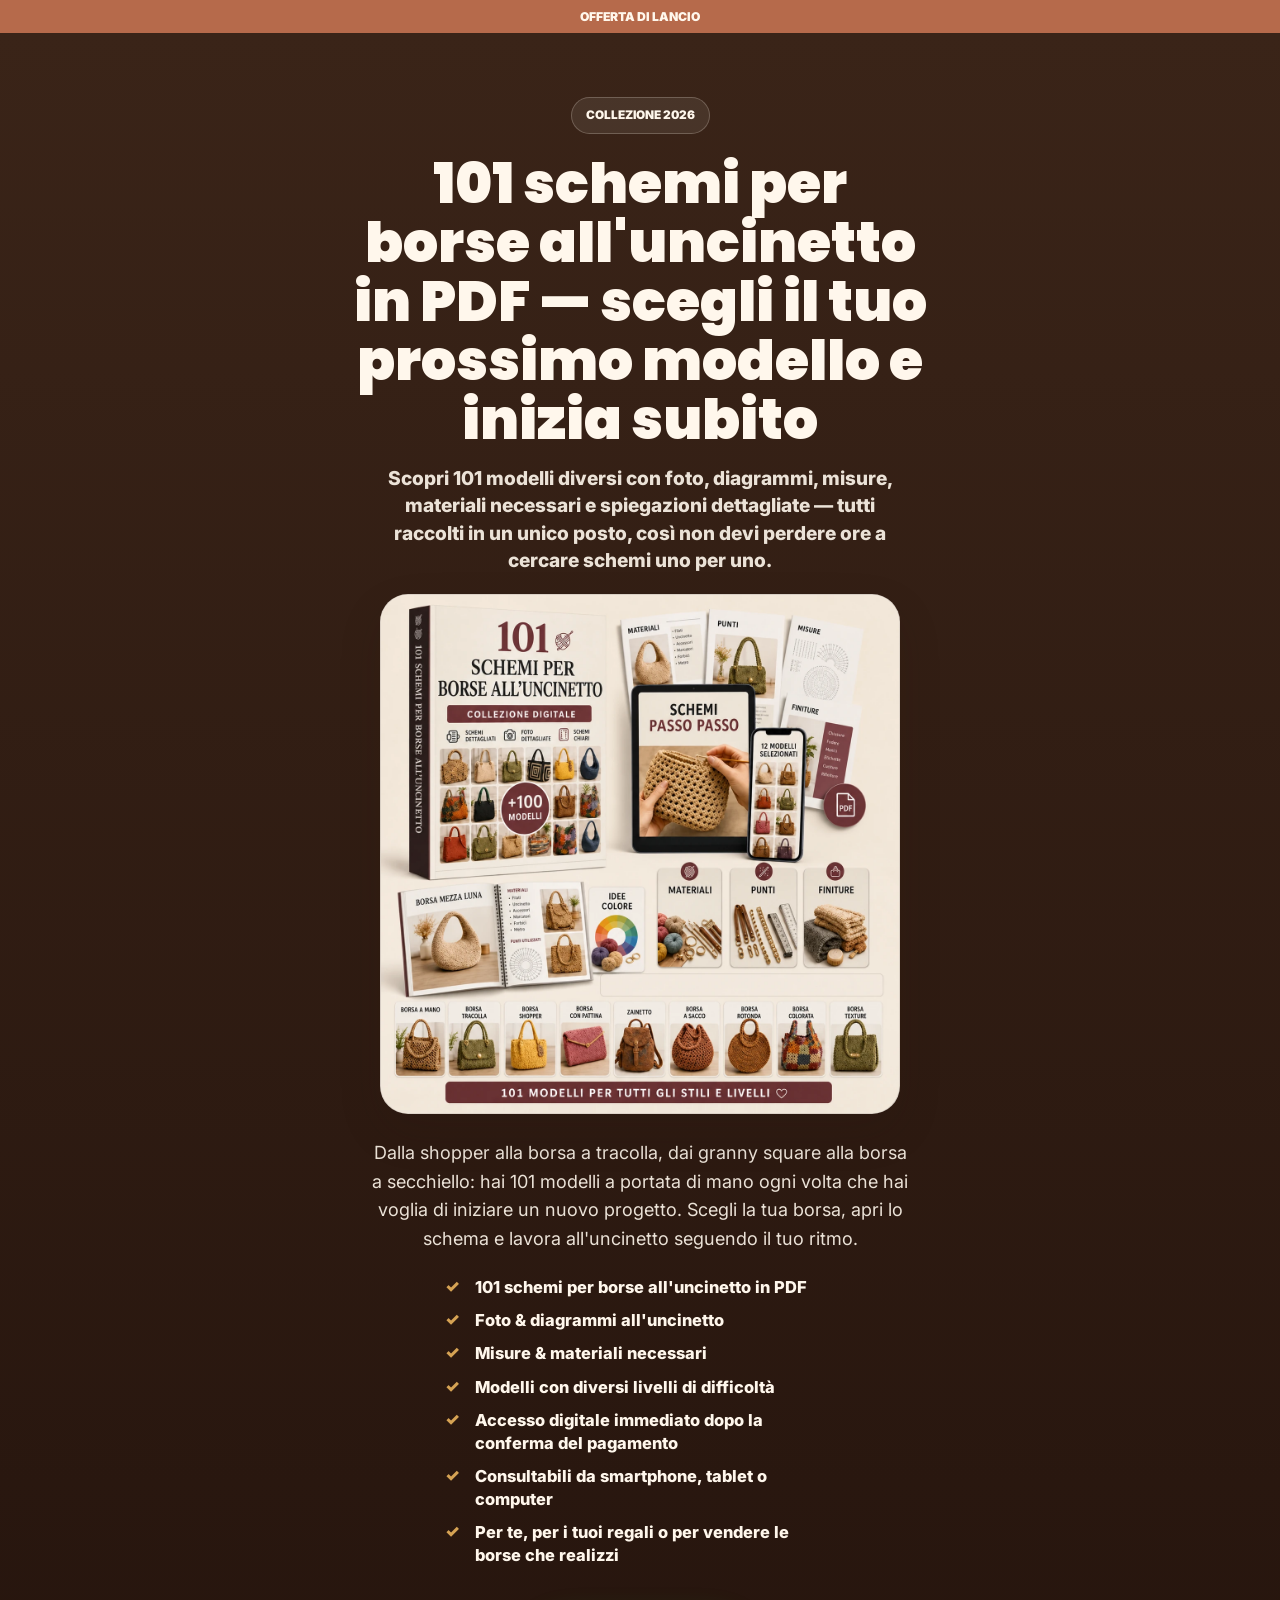
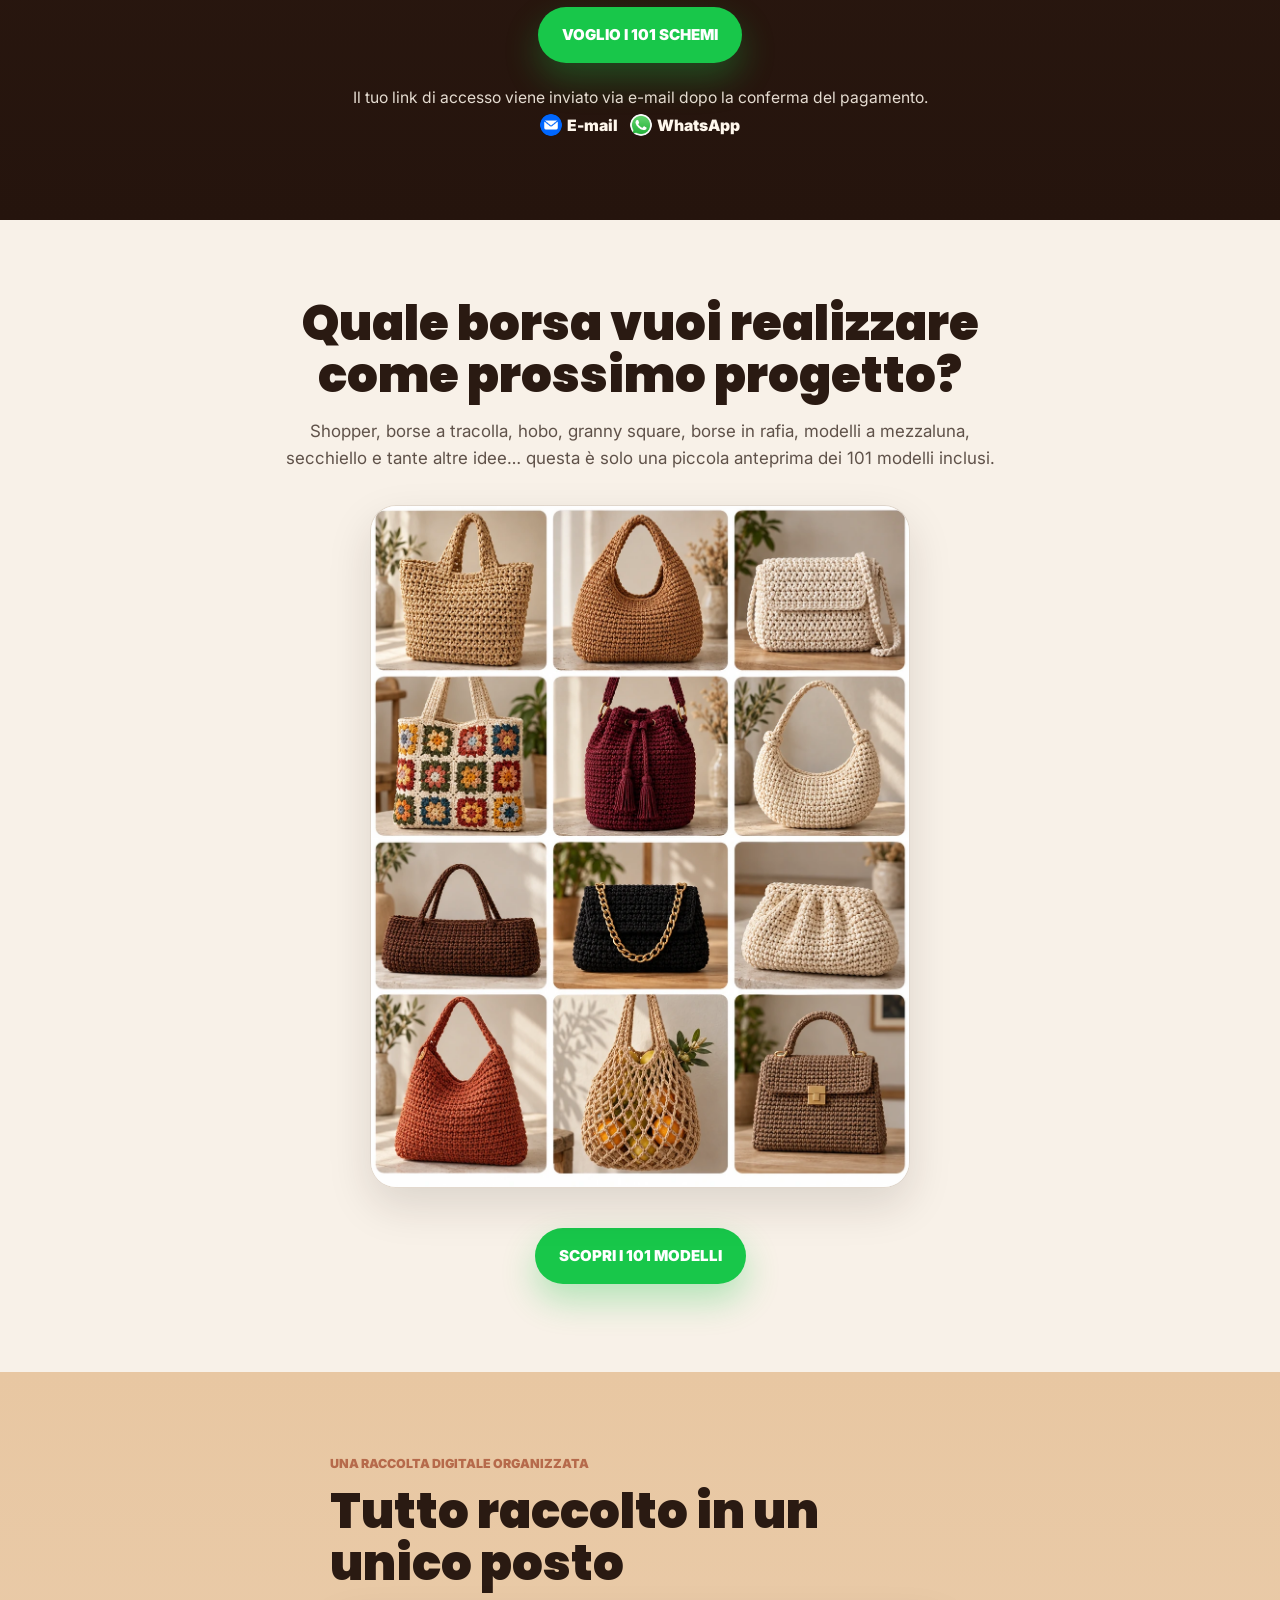
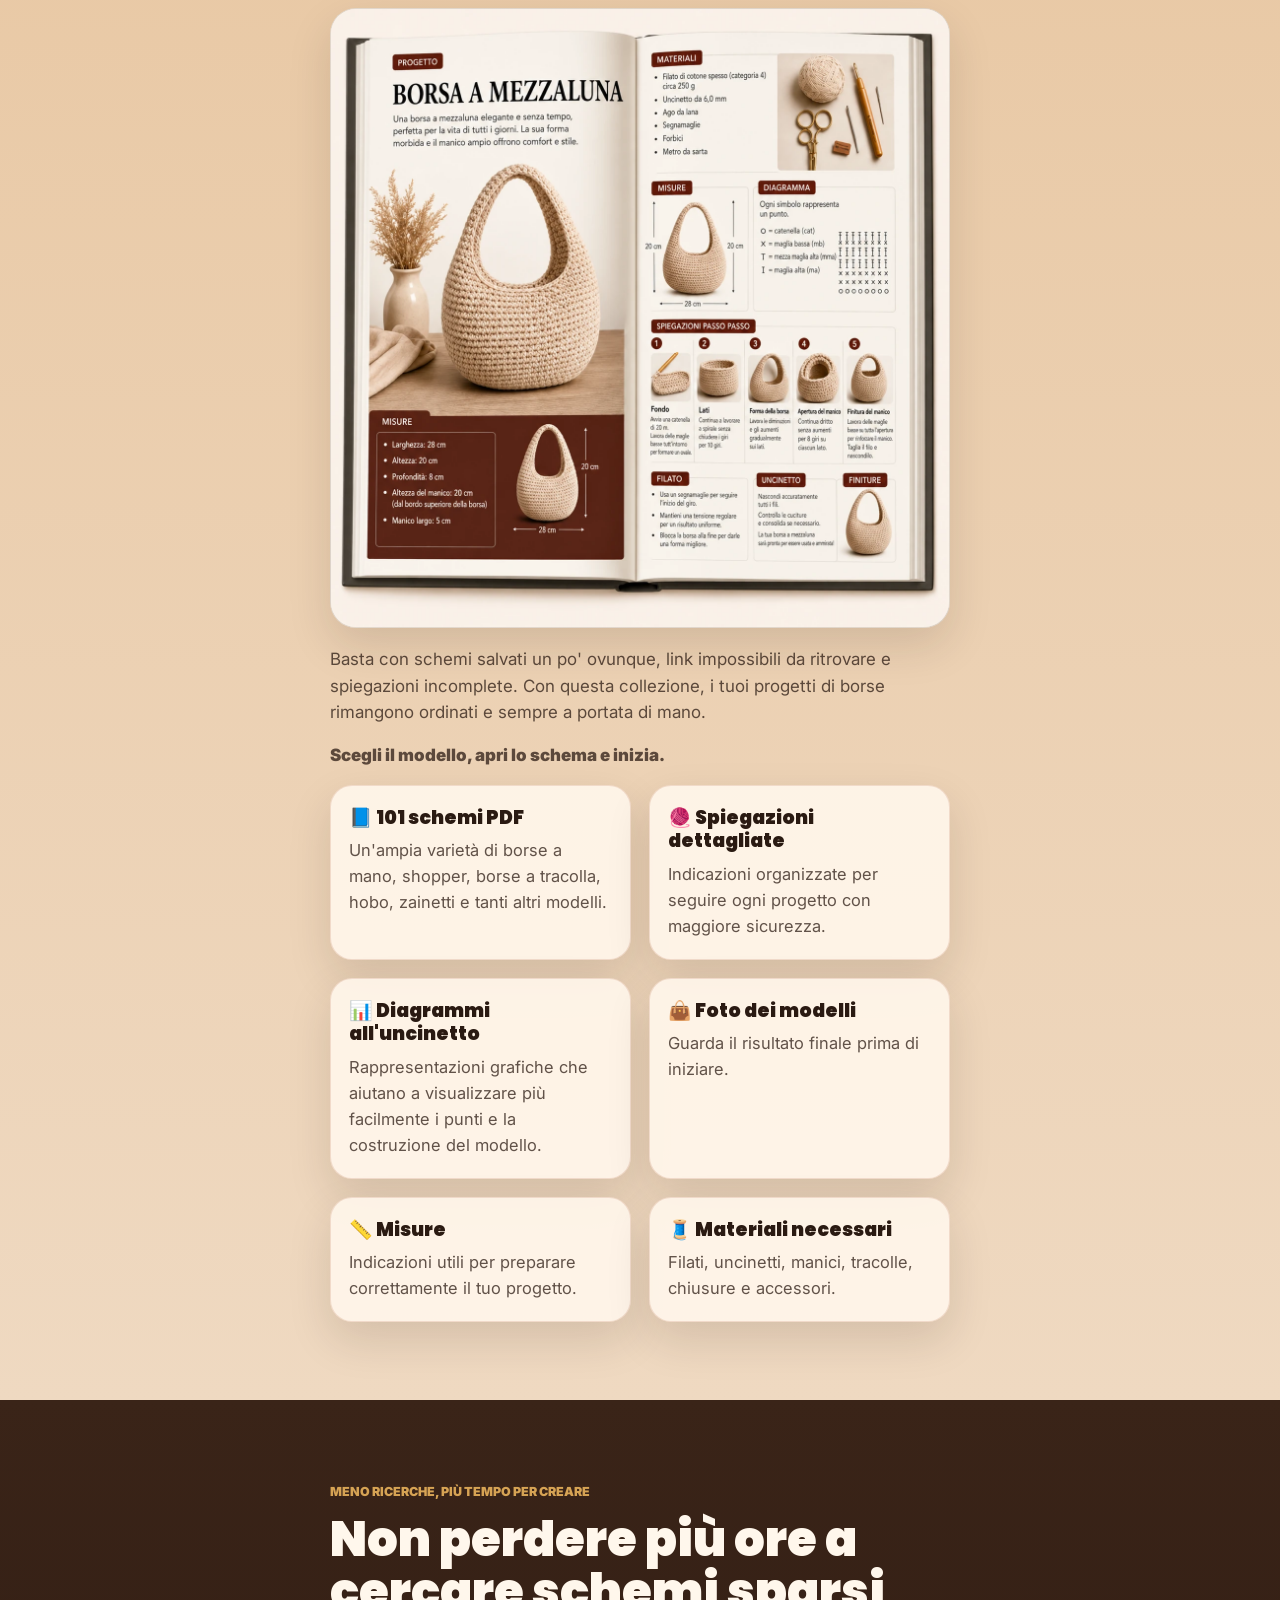
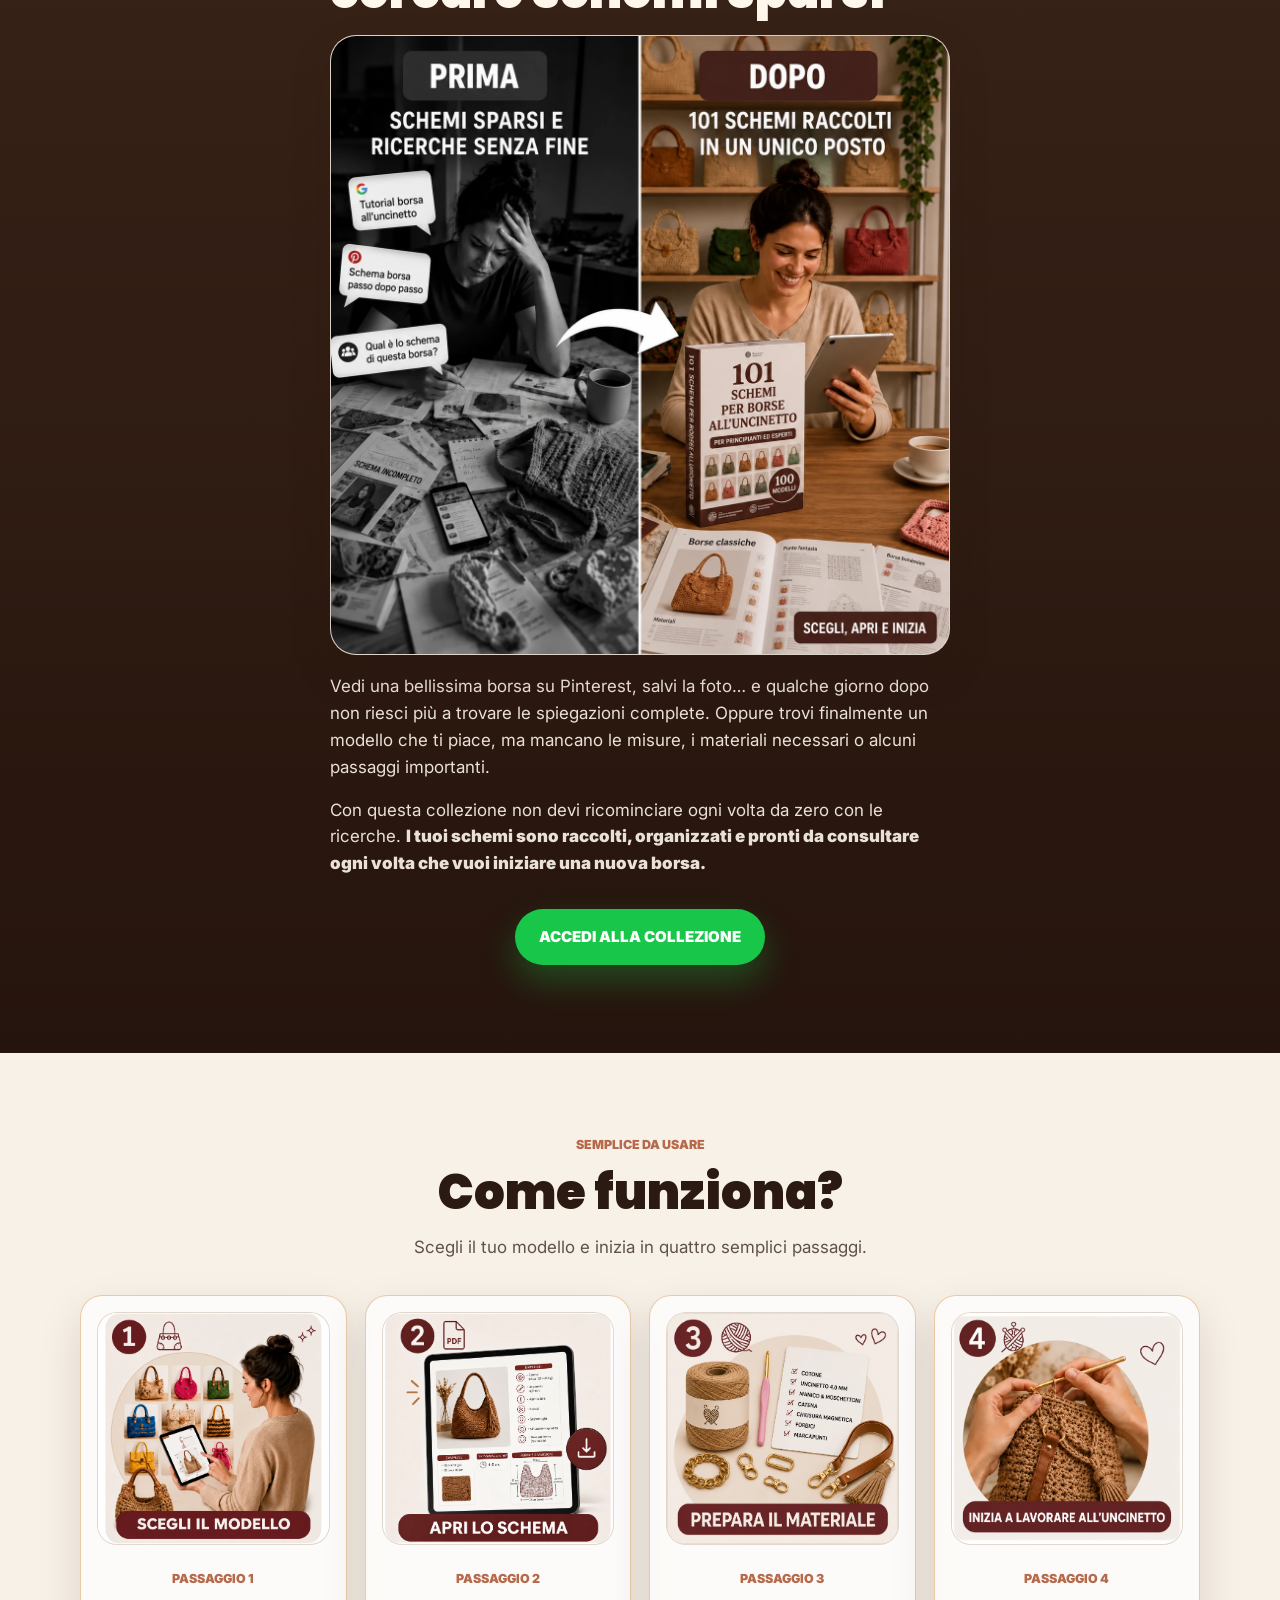
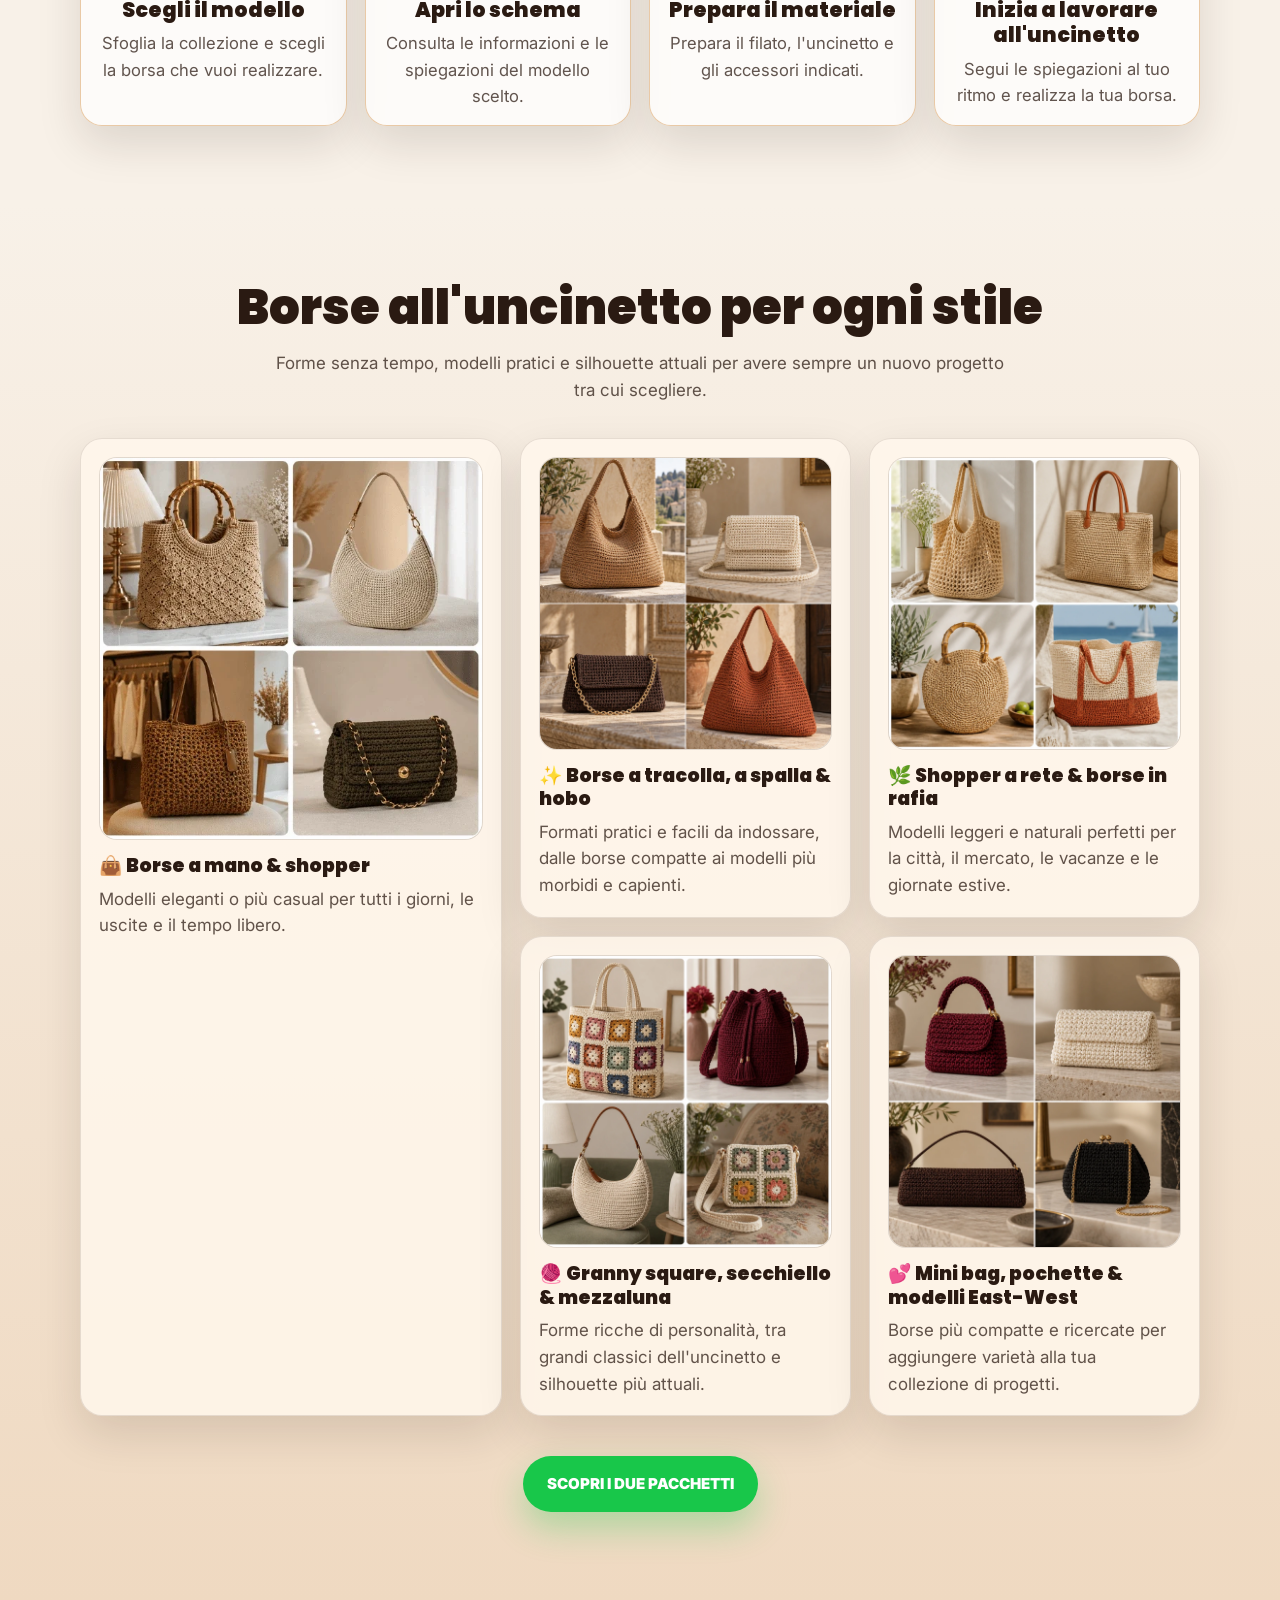
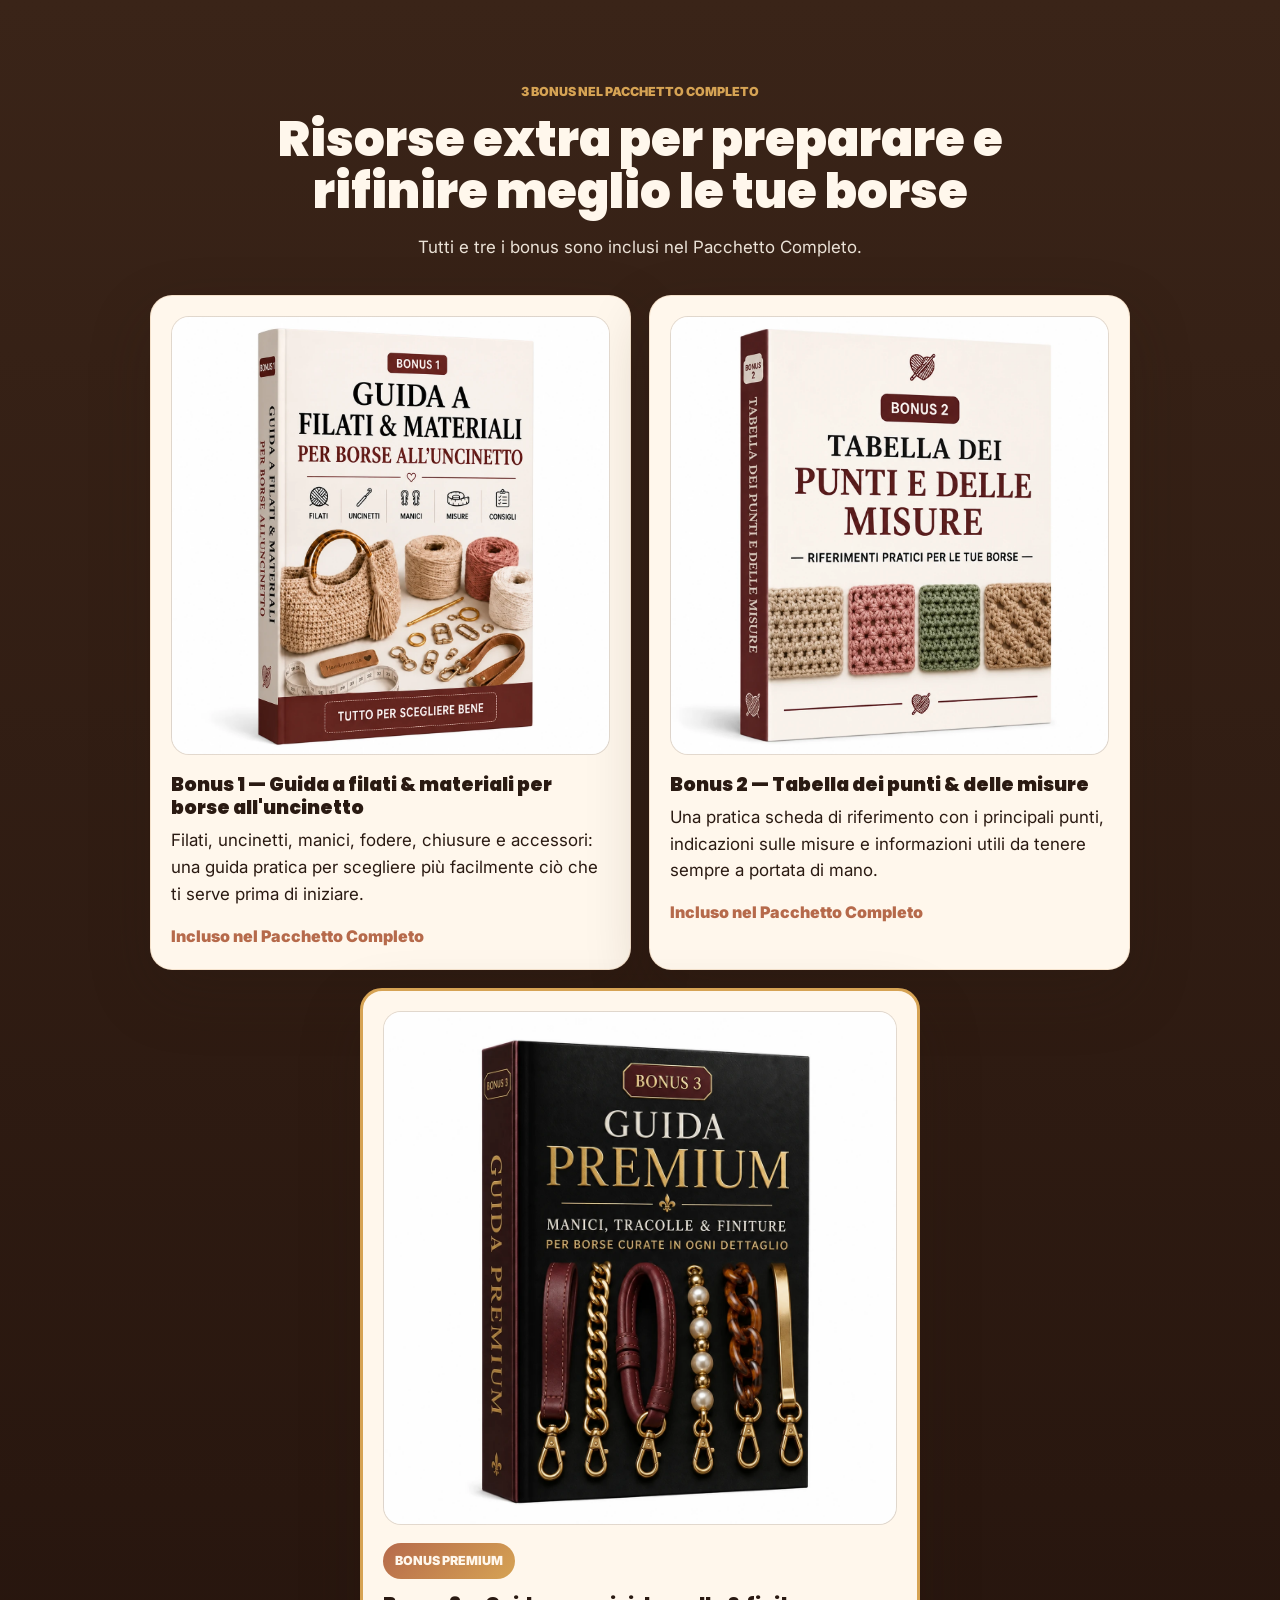
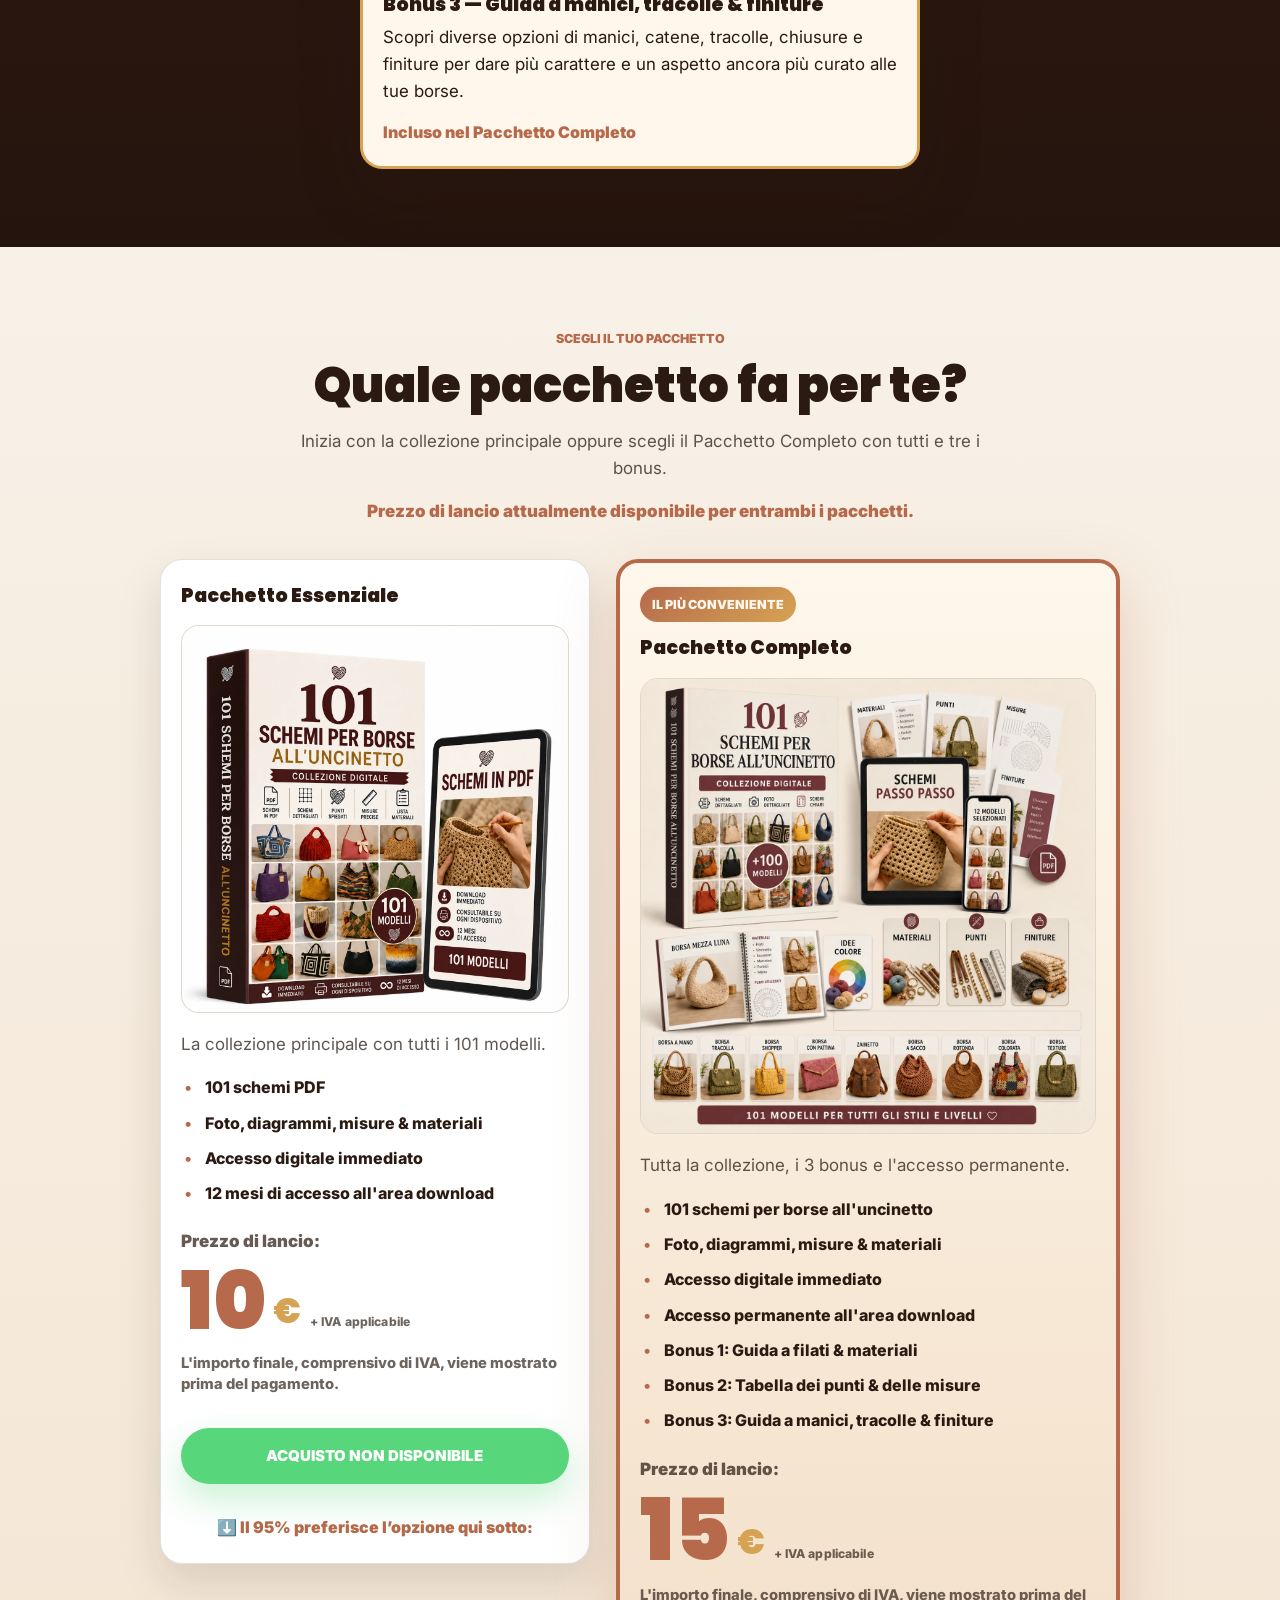
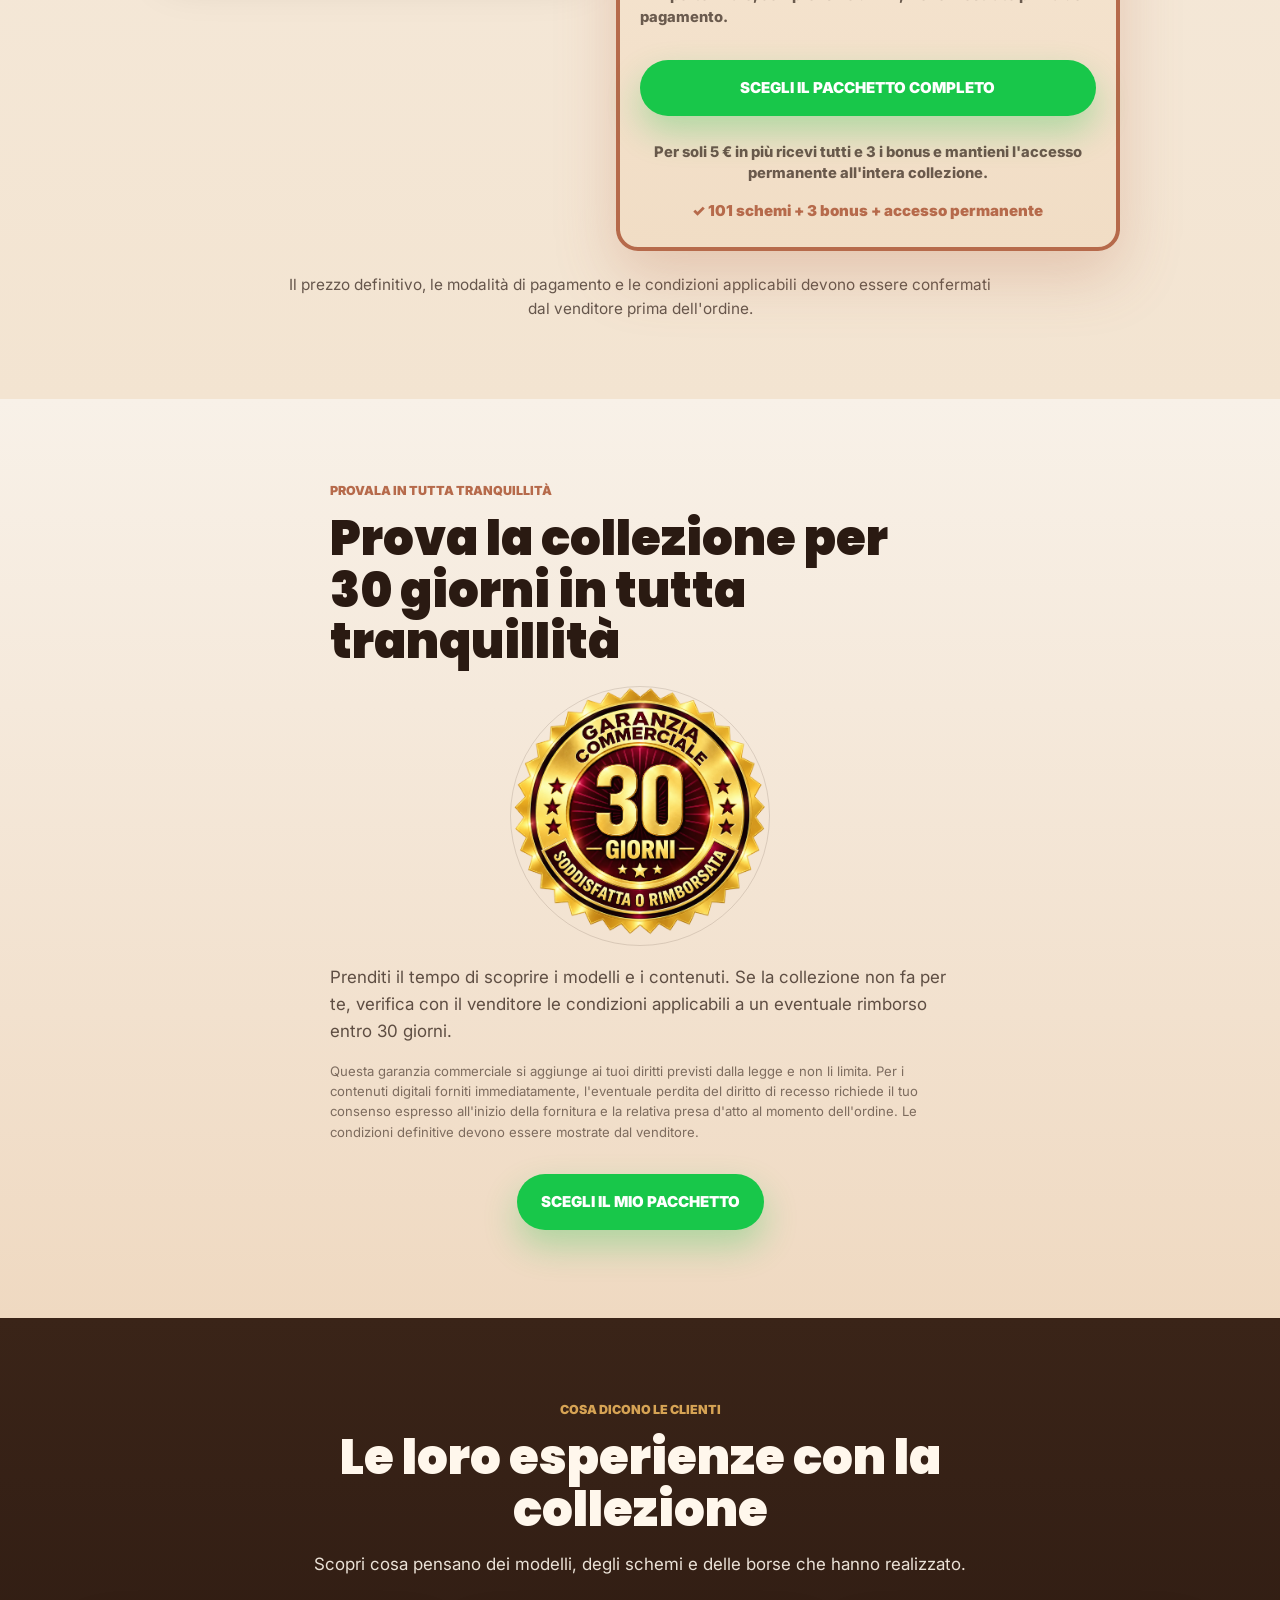
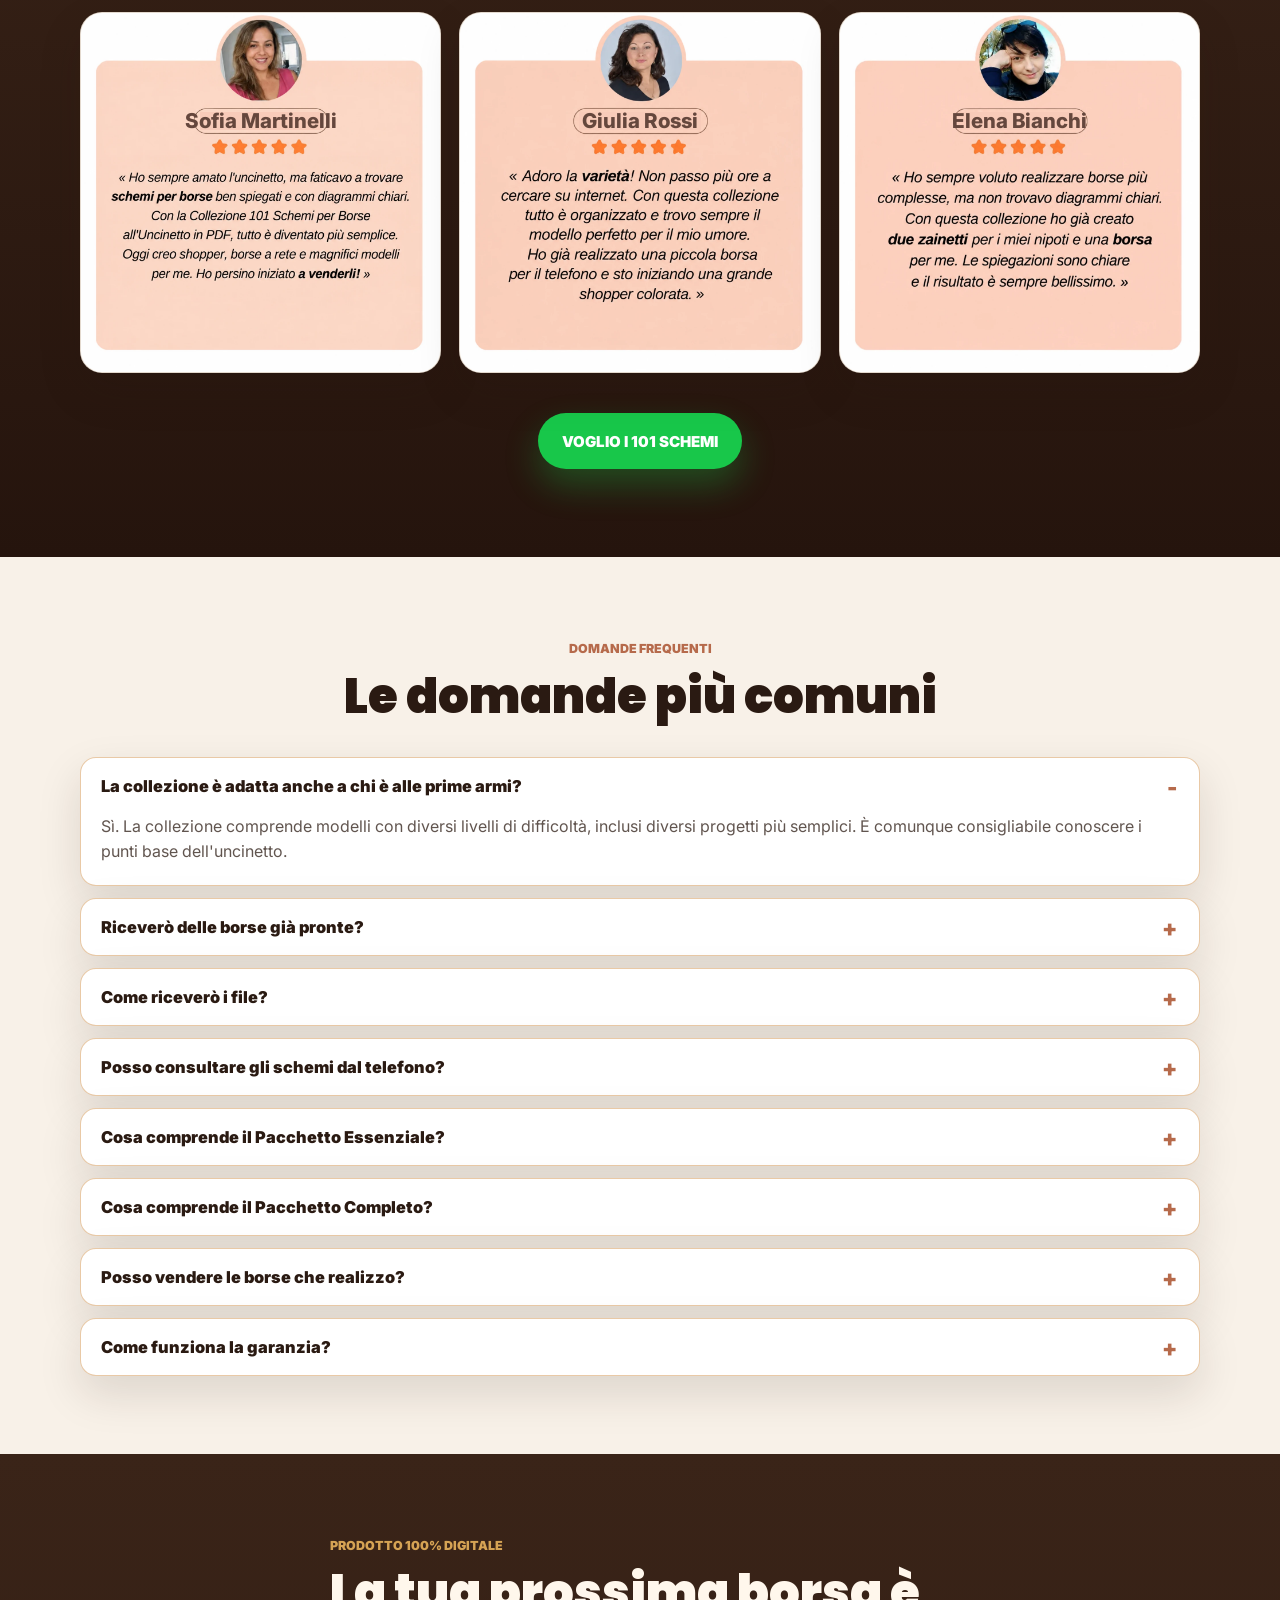
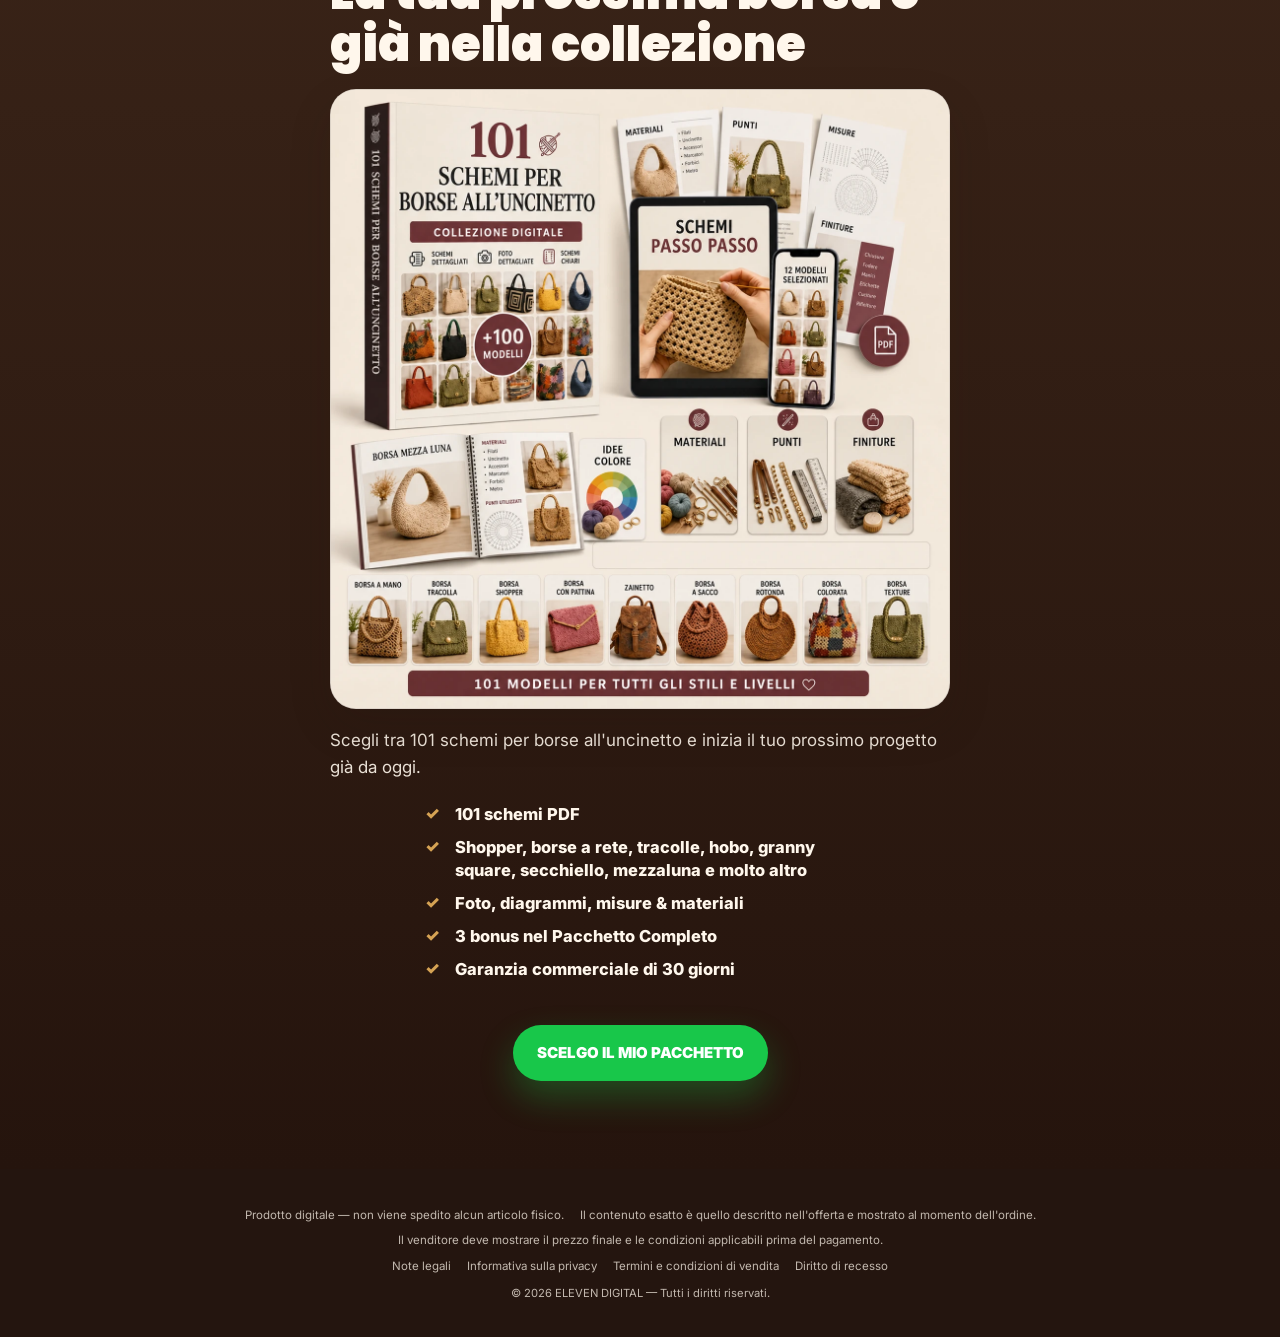
==== it/index.html @ ec98c272 "Add Italian and Spanish landing pages" ====
<!DOCTYPE html><html lang="it"><head>
  <meta charset="utf-8">
  <meta name="viewport" content="width=device-width,initial-scale=1">
  <title>101 schemi per borse all'uncinetto in PDF</title>
  <meta name="description" content="101 schemi per borse all'uncinetto in PDF con foto, diagrammi, misure, materiali necessari e spiegazioni dettagliate.">
  <meta property="og:title" content="101 schemi per borse all'uncinetto in PDF">
  <meta property="og:description" content="101 modelli raccolti in un unico posto, da realizzare al tuo ritmo.">
  <meta property="og:image" content="images/mockup-principal-it.webp">
  <meta name="twitter:card" content="summary_large_image">
  <link rel="preconnect" href="https://fonts.googleapis.com">
  <link rel="preconnect" href="https://fonts.gstatic.com" crossorigin="">
  <link href="https://fonts.googleapis.com/css2?family=Inter:wght@400;500;600;700;800;900&amp;family=Poppins:wght@600;700;800;900&amp;display=swap" rel="stylesheet">
  <link rel="preload" as="image" href="images/mockup-principal-it.webp" fetchpriority="high">
  <link rel="stylesheet" href="css/style.css">
</head>
<body>
  <header class="top-alert"><div class="container"><span data-content="hero.barra">OFFERTA DI LANCIO</span></div></header>
  <main>
    <section class="hero section-dark" id="topo"><div class="container"><div class="hero-copy">
      <span class="mini-kicker" data-content="hero.badge">COLLEZIONE 2026</span>
      <h1 data-content="hero.headline">101 schemi per borse all'uncinetto in PDF — scegli il tuo prossimo modello e inizia subito</h1>
      <p class="hero-lead" data-content="hero.subheadline">Scopri 101 modelli diversi con foto, diagrammi, misure, materiali necessari e spiegazioni dettagliate — tutti raccolti in un unico posto, così non devi perdere ore a cercare schemi uno per uno.</p>
      <div class="hero-visual image-shell hero-mockup"><img src="images/mockup-principal-it.webp" fetchpriority="high" alt="Collezione digitale di 101 schemi per borse all'uncinetto" loading="eager" decoding="async"></div>
      <p class="hero-sub" data-content="hero.descripcion">Dalla shopper alla borsa a tracolla, dai granny square alla borsa a secchiello: hai 101 modelli a portata di mano ogni volta che hai voglia di iniziare un nuovo progetto. Scegli la tua borsa, apri lo schema e lavora all'uncinetto seguendo il tuo ritmo.</p>
      <ul class="hero-list"><li>101 schemi per borse all'uncinetto in PDF</li><li>Foto &amp; diagrammi all'uncinetto</li><li>Misure &amp; materiali necessari</li><li>Modelli con diversi livelli di difficoltà</li><li>Accesso digitale immediato dopo la conferma del pagamento</li><li>Consultabili da smartphone, tablet o computer</li><li>Per te, per i tuoi regali o per vendere le borse che realizzi</li></ul>
      <a href="#offre" class="btn btn-primary js-cta" data-content="hero.cta">VOGLIO I 101 SCHEMI</a>
      <div class="instant-note"><span data-content="hero.nota">Il tuo link di accesso viene inviato via e-mail dopo la conferma del pagamento.</span><span class="access-icons"><span class="access-item"><span class="icon-img image-shell tiny"><img src="images/icone-email.webp" alt="E-mail" loading="lazy"></span><strong>E-mail</strong></span><span class="access-item"><span class="icon-img image-shell tiny"><img src="images/icone-whatsapp.webp" alt="WhatsApp" loading="lazy"></span><strong>WhatsApp</strong></span></span></div>
    </div></div></section>

    <section class="section section-paper" id="modeles"><div class="container"><div class="section-heading"><h2>Quale borsa vuoi realizzare come prossimo progetto?</h2><p>Shopper, borse a tracolla, hobo, granny square, borse in rafia, modelli a mezzaluna, secchiello e tante altre idee… questa è solo una piccola anteprima dei 101 modelli inclusi.</p></div><div class="mosaic-main image-shell"><img src="images/mosaico-modelos-it.webp" alt="Selezione di borse all'uncinetto" loading="lazy"></div><div class="center cta-space"><a href="#offre" class="btn btn-primary js-cta">SCOPRI I 101 MODELLI</a></div></div></section>

    <section class="section section-caramel" id="contenu"><div class="container narrow section-stack"><span class="eyebrow">UNA RACCOLTA DIGITALE ORGANIZZATA</span><h2>Tutto raccolto in un unico posto</h2><div class="image-shell receive-image"><img src="images/apercu-instructions-it.webp" alt="Anteprima di uno schema con foto, materiali, misure e diagramma" loading="lazy"></div><p>Basta con schemi salvati un po' ovunque, link impossibili da ritrovare e spiegazioni incomplete. Con questa collezione, i tuoi progetti di borse rimangono ordinati e sempre a portata di mano.</p><p><strong>Scegli il modello, apri lo schema e inizia.</strong></p><div class="receive-cards"><article><h3>📘 101 schemi PDF</h3><p>Un'ampia varietà di borse a mano, shopper, borse a tracolla, hobo, zainetti e tanti altri modelli.</p></article><article><h3>🧶 Spiegazioni dettagliate</h3><p>Indicazioni organizzate per seguire ogni progetto con maggiore sicurezza.</p></article><article><h3>📊 Diagrammi all'uncinetto</h3><p>Rappresentazioni grafiche che aiutano a visualizzare più facilmente i punti e la costruzione del modello.</p></article><article><h3>👜 Foto dei modelli</h3><p>Guarda il risultato finale prima di iniziare.</p></article><article><h3>📏 Misure</h3><p>Indicazioni utili per preparare correttamente il tuo progetto.</p></article><article><h3>🧵 Materiali necessari</h3><p>Filati, uncinetti, manici, tracolle, chiusure e accessori.</p></article></div></div></section>

    <section class="section section-dark" id="avantage"><div class="container narrow section-stack"><span class="eyebrow light">MENO RICERCHE, PIÙ TEMPO PER CREARE</span><h2>Non perdere più ore a cercare schemi sparsi</h2><div class="image-shell pain-image"><img src="images/comparaison-avant-apres-it.webp" alt="Confronto tra ricerche sparse e una collezione organizzata" loading="lazy"></div><p>Vedi una bellissima borsa su Pinterest, salvi la foto… e qualche giorno dopo non riesci più a trovare le spiegazioni complete. Oppure trovi finalmente un modello che ti piace, ma mancano le misure, i materiali necessari o alcuni passaggi importanti.</p><p>Con questa collezione non devi ricominciare ogni volta da zero con le ricerche. <strong>I tuoi schemi sono raccolti, organizzati e pronti da consultare ogni volta che vuoi iniziare una nuova borsa.</strong></p><div class="block-cta-center"><a href="#offre" class="btn btn-primary js-cta">ACCEDI ALLA COLLEZIONE</a></div></div></section>

    <section class="section section-paper" id="fonctionnement"><div class="container"><div class="section-heading"><span class="eyebrow">SEMPLICE DA USARE</span><h2>Come funziona?</h2><p>Scegli il tuo modello e inizia in quattro semplici passaggi.</p></div><div class="steps-grid">
      <article class="step-card"><div class="step-image image-shell"><img src="images/etape-1-it.webp" alt="Scegliere il modello" loading="lazy"></div><span>PASSAGGIO 1</span><h3>Scegli il modello</h3><p>Sfoglia la collezione e scegli la borsa che vuoi realizzare.</p></article>
      <article class="step-card"><div class="step-image image-shell"><img src="images/etape-2-it.webp" alt="Aprire lo schema" loading="lazy"></div><span>PASSAGGIO 2</span><h3>Apri lo schema</h3><p>Consulta le informazioni e le spiegazioni del modello scelto.</p></article>
      <article class="step-card"><div class="step-image image-shell"><img src="images/etape-3-it.webp" alt="Preparare il materiale" loading="lazy"></div><span>PASSAGGIO 3</span><h3>Prepara il materiale</h3><p>Prepara il filato, l'uncinetto e gli accessori indicati.</p></article>
      <article class="step-card"><div class="step-image image-shell"><img src="images/etape-4-it.webp" alt="Iniziare a lavorare all'uncinetto" loading="lazy"></div><span>PASSAGGIO 4</span><h3>Inizia a lavorare all'uncinetto</h3><p>Segui le spiegazioni al tuo ritmo e realizza la tua borsa.</p></article>
    </div></div></section>

    <section class="section section-warm" id="categories"><div class="container"><div class="section-heading"><h2>Borse all'uncinetto per ogni stile</h2><p>Forme senza tempo, modelli pratici e silhouette attuali per avere sempre un nuovo progetto tra cui scegliere.</p></div><div class="gallery-grid">
      <article class="gallery-card large"><div class="image-shell gallery-image"><img src="images/mosaico-bolsas-elegantes.webp" alt="Borse a mano e shopper" loading="lazy"></div><h3>👜 Borse a mano &amp; shopper</h3><p>Modelli eleganti o più casual per tutti i giorni, le uscite e il tempo libero.</p></article>
      <article class="gallery-card"><div class="image-shell gallery-image"><img src="images/mosaico-hobo-spalla.webp" alt="Borse a tracolla, a spalla e hobo" loading="lazy"></div><h3>✨ Borse a tracolla, a spalla &amp; hobo</h3><p>Formati pratici e facili da indossare, dalle borse compatte ai modelli più morbidi e capienti.</p></article>
      <article class="gallery-card"><div class="image-shell gallery-image"><img src="images/fr-exclusif-cabas-filet-raphia.webp" alt="Shopper a rete e borse in rafia" loading="lazy"></div><h3>🌿 Shopper a rete &amp; borse in rafia</h3><p>Modelli leggeri e naturali perfetti per la città, il mercato, le vacanze e le giornate estive.</p></article>
      <article class="gallery-card"><div class="image-shell gallery-image"><img src="images/fr-exclusif-granny-seau-demi-lune.webp" alt="Granny square, secchiello e mezzaluna" loading="lazy"></div><h3>🧶 Granny square, secchiello &amp; mezzaluna</h3><p>Forme ricche di personalità, tra grandi classici dell'uncinetto e silhouette più attuali.</p></article>
      <article class="gallery-card"><div class="image-shell gallery-image"><img src="images/mosaico-mini-pochette-eastwest.webp" alt="Mini bag, pochette e modelli East-West" loading="lazy"></div><h3>💕 Mini bag, pochette &amp; modelli East-West</h3><p>Borse più compatte e ricercate per aggiungere varietà alla tua collezione di progetti.</p></article>
    </div><div class="center cta-space"><a href="#offre" class="btn btn-primary js-cta">SCOPRI I DUE PACCHETTI</a></div></div></section>

    <section class="section section-dark" id="bonus"><div class="container"><div class="section-heading"><span class="eyebrow light">3 BONUS NEL PACCHETTO COMPLETO</span><h2>Risorse extra per preparare e rifinire meglio le tue borse</h2><p>Tutti e tre i bonus sono inclusi nel Pacchetto Completo.</p></div><div class="bonus-grid">
      <article class="bonus-card"><div class="bonus-image image-shell"><img src="images/bonus-1-guide-materiali-it.webp" alt="Guida a filati e materiali per borse all'uncinetto" loading="lazy"></div><h3>Bonus 1 — Guida a filati &amp; materiali per borse all'uncinetto</h3><p>Filati, uncinetti, manici, fodere, chiusure e accessori: una guida pratica per scegliere più facilmente ciò che ti serve prima di iniziare.</p><strong>Incluso nel Pacchetto Completo</strong></article>
      <article class="bonus-card"><div class="bonus-image image-shell"><img src="images/bonus-2-punti-misure-it.webp" alt="Tabella dei punti e delle misure" loading="lazy"></div><h3>Bonus 2 — Tabella dei punti &amp; delle misure</h3><p>Una pratica scheda di riferimento con i principali punti, indicazioni sulle misure e informazioni utili da tenere sempre a portata di mano.</p><strong>Incluso nel Pacchetto Completo</strong></article>
      <article class="bonus-card bonus-premium"><div class="bonus-image image-shell"><img src="images/bonus-3-finiture-it.webp" alt="Guida a manici, tracolle e finiture" loading="lazy"></div><span class="premium-label">BONUS PREMIUM</span><h3>Bonus 3 — Guida a manici, tracolle &amp; finiture</h3><p>Scopri diverse opzioni di manici, catene, tracolle, chiusure e finiture per dare più carattere e un aspetto ancora più curato alle tue borse.</p><strong>Incluso nel Pacchetto Completo</strong></article>
    </div></div></section>

    <section class="section section-paper offer-section" id="offre"><div class="container"><div class="section-heading"><span class="eyebrow">SCEGLI IL TUO PACCHETTO</span><h2 data-content="oferta.titulo">Quale pacchetto fa per te?</h2><p data-content="oferta.subtitulo">Inizia con la collezione principale oppure scegli il Pacchetto Completo con tutti e tre i bonus.</p><p class="offer-urgency">Prezzo di lancio attualmente disponibile per entrambi i pacchetti.</p></div><div class="pricing-grid">
      <article class="price-card"><h3>Pacchetto Essenziale</h3><div class="price-image image-shell"><img src="images/plan-essenziale-it.webp" alt="Pacchetto Essenziale con 101 schemi" loading="lazy"></div><p class="plan-desc">La collezione principale con tutti i 101 modelli.</p><ul><li>101 schemi PDF</li><li>Foto, diagrammi, misure &amp; materiali</li><li>Accesso digitale immediato</li><li>12 mesi di accesso all'area download</li></ul><p class="price-label">Prezzo di lancio:</p><div class="price"><span class="price-whole">10</span><span class="price-symbol price-symbol-after">€</span><span class="price-tax-inline">+ IVA applicabile</span></div><p class="price-note">L'importo finale, comprensivo di IVA, viene mostrato prima del pagamento.</p><span class="btn btn-primary checkout-disabled" aria-disabled="true">ACQUISTO NON DISPONIBILE</span><p class="small-note small-note-arrow">⬇️ Il 95% preferisce l’opzione qui sotto:</p></article>
      <article class="price-card featured"><div class="choice-badge">IL PIÙ CONVENIENTE</div><h3>Pacchetto Completo</h3><div class="price-image image-shell"><img src="images/mockup-principal-it.webp" alt="Pacchetto Completo con 101 schemi e 3 bonus" loading="lazy"></div><p class="plan-desc">Tutta la collezione, i 3 bonus e l'accesso permanente.</p><ul><li>101 schemi per borse all'uncinetto</li><li>Foto, diagrammi, misure &amp; materiali</li><li>Accesso digitale immediato</li><li>Accesso permanente all'area download</li><li>Bonus 1: Guida a filati &amp; materiali</li><li>Bonus 2: Tabella dei punti &amp; delle misure</li><li>Bonus 3: Guida a manici, tracolle &amp; finiture</li></ul><p class="price-label">Prezzo di lancio:</p><div class="price"><span class="price-whole">15</span><span class="price-symbol price-symbol-after">€</span><span class="price-tax-inline">+ IVA applicabile</span></div><p class="price-note">L'importo finale, comprensivo di IVA, viene mostrato prima del pagamento.</p><a href="https://pay.hotmart.com/D108224425Q?checkoutMode=10" class="btn btn-primary" target="_blank" rel="noopener noreferrer">SCEGLI IL PACCHETTO COMPLETO</a><p class="small-note">Per soli <span>5 €</span> in più ricevi tutti e 3 i bonus e mantieni l'accesso permanente all'intera collezione.</p><p class="decision-proof">✓ 101 schemi + 3 bonus + accesso permanente</p></article>
    </div><p class="currency-safe-note">Il prezzo definitivo, le modalità di pagamento e le condizioni applicabili devono essere confermati dal venditore prima dell'ordine.</p></div></section>

    <section class="section section-warm" id="garantie"><div class="container narrow section-stack"><span class="eyebrow">PROVALA IN TUTTA TRANQUILLITÀ</span><h2>Prova la collezione per 30 giorni in tutta tranquillità</h2><div class="warranty-badge image-shell"><img src="images/garanzia-30-giorni-it.webp" alt="Garanzia commerciale di 30 giorni" loading="lazy"></div><p>Prenditi il tempo di scoprire i modelli e i contenuti. Se la collezione non fa per te, verifica con il venditore le condizioni applicabili a un eventuale rimborso entro 30 giorni.</p><p class="legal-compact">Questa garanzia commerciale si aggiunge ai tuoi diritti previsti dalla legge e non li limita. Per i contenuti digitali forniti immediatamente, l'eventuale perdita del diritto di recesso richiede il tuo consenso espresso all'inizio della fornitura e la relativa presa d'atto al momento dell'ordine. Le condizioni definitive devono essere mostrate dal venditore.</p><div class="block-cta-center"><a href="#offre" class="btn btn-primary js-cta">SCEGLI IL MIO PACCHETTO</a></div></div></section>

    <section class="section section-dark" id="temoignages"><div class="container"><div class="section-heading"><span class="eyebrow light">COSA DICONO LE CLIENTI</span><h2>Le loro esperienze con la collezione</h2><p>Scopri cosa pensano dei modelli, degli schemi e delle borse che hanno realizzato.</p></div><div class="testimonials-grid"><div class="testimonial-image image-shell" data-name="Sofia Martinelli"><img src="images/testimonianza-sophie-it.webp" alt="Testimonianza di Sofia Martinelli" loading="lazy"></div><div class="testimonial-image image-shell" data-name="Giulia Rossi"><img src="images/testimonianza-lea-it.webp" alt="Testimonianza di Giulia Rossi" loading="lazy"></div><div class="testimonial-image image-shell" data-name="Elena Bianchi"><img src="images/testimonianza-elodie-it.webp" alt="Testimonianza di Elena Bianchi" loading="lazy"></div></div><div class="center cta-space"><a href="#offre" class="btn btn-primary js-cta">VOGLIO I 101 SCHEMI</a></div></div></section>

    <section class="section section-paper" id="faq"><div class="container narrow"><div class="section-heading"><span class="eyebrow">DOMANDE FREQUENTI</span><h2>Le domande più comuni</h2></div><div class="faq-list">
      <article class="faq-item active"><button class="faq-question" type="button">La collezione è adatta anche a chi è alle prime armi?</button><div class="faq-answer"><p>Sì. La collezione comprende modelli con diversi livelli di difficoltà, inclusi diversi progetti più semplici. È comunque consigliabile conoscere i punti base dell'uncinetto.</p></div></article>
      <article class="faq-item"><button class="faq-question" type="button">Riceverò delle borse già pronte?</button><div class="faq-answer"><p>No. Si tratta di una collezione digitale di schemi e istruzioni per realizzare le borse.</p></div></article>
      <article class="faq-item"><button class="faq-question" type="button">Come riceverò i file?</button><div class="faq-answer"><p>Dopo la conferma del pagamento riceverai via e-mail il link per accedere ai contenuti digitali.</p></div></article>
      <article class="faq-item"><button class="faq-question" type="button">Posso consultare gli schemi dal telefono?</button><div class="faq-answer"><p>Sì. Puoi consultarli da smartphone, tablet o computer e salvare i file compatibili sul tuo dispositivo.</p></div></article>
      <article class="faq-item"><button class="faq-question" type="button">Cosa comprende il Pacchetto Essenziale?</button><div class="faq-answer"><p>La collezione principale con 101 schemi e 12 mesi di accesso all'area download.</p></div></article>
      <article class="faq-item"><button class="faq-question" type="button">Cosa comprende il Pacchetto Completo?</button><div class="faq-answer"><p>I 101 schemi, i 3 bonus e l'accesso permanente all'area download.</p></div></article>
      <article class="faq-item"><button class="faq-question" type="button">Posso vendere le borse che realizzo?</button><div class="faq-answer"><p>Sì. Puoi vendere le borse realizzate personalmente seguendo gli schemi. I file PDF non possono essere copiati, condivisi o rivenduti.</p></div></article>
      <article class="faq-item"><button class="faq-question" type="button">Come funziona la garanzia?</button><div class="faq-answer"><p>Le condizioni di rimborso entro 30 giorni devono essere confermate dal venditore al momento dell'acquisto.</p></div></article>
    </div></div></section>

    <section class="section final-section section-dark" id="final"><div class="container narrow section-stack"><span class="eyebrow light">PRODOTTO 100% DIGITALE</span><h2>La tua prossima borsa è già nella collezione</h2><div class="image-shell final-image"><img src="images/mockup-principal-it.webp" alt="Collezione completa di 101 schemi e 3 bonus" loading="lazy"></div><p>Scegli tra 101 schemi per borse all'uncinetto e inizia il tuo prossimo progetto già da oggi.</p><ul class="hero-list final-bullets"><li>101 schemi PDF</li><li>Shopper, borse a rete, tracolle, hobo, granny square, secchiello, mezzaluna e molto altro</li><li>Foto, diagrammi, misure &amp; materiali</li><li>3 bonus nel Pacchetto Completo</li><li>Garanzia commerciale di 30 giorni</li></ul><div class="block-cta-center"><a href="#offre" class="btn btn-primary js-cta">SCELGO IL MIO PACCHETTO</a></div></div></section>
  </main>
  <footer class="footer"><div class="container"><div class="footer-legal"><span>Prodotto digitale — non viene spedito alcun articolo fisico.</span><span>Il contenuto esatto è quello descritto nell'offerta e mostrato al momento dell'ordine.</span><span>Il venditore deve mostrare il prezzo finale e le condizioni applicabili prima del pagamento.</span></div><div class="footer-legal" aria-label="Informazioni legali"><span>Note legali</span><span>Informativa sulla privacy</span><span>Termini e condizioni di vendita</span><span>Diritto di recesso</span></div><p class="footer-copy">© <span class="js-year">2026</span> ELEVEN DIGITAL — Tutti i diritti riservati.</p></div></footer>
  <script src="js/script.js"></script>


</body></html>
---- it/css/style.css ----
:root {
  --cream: #fff7ec;
  --paper: #f8f1e8;
  --sand: #efd9c1;
  --caramel: #e8c7a2;
  --dark: #3a2418;
  --dark-2: #25140d;
  --text: #2a1a12;
  --muted: rgba(42, 26, 18, 0.74);
  --terracotta: #b66a4b;
  --gold: #d6a354;
  --green: #18c74a;
  --green-dark: #0fa83a;
  --white: #ffffff;
  --line: rgba(58, 36, 24, 0.14);
  --shadow: 0 18px 44px rgba(42, 26, 18, 0.13);
  --shadow-strong: 0 24px 62px rgba(42, 26, 18, 0.22);
  --container: 1120px;
}

* { box-sizing: border-box; }
html { scroll-behavior: smooth; }
body {
  margin: 0;
  font-family: Inter, Arial, sans-serif;
  background: var(--paper);
  color: var(--text);
  line-height: 1.58;
  -webkit-font-smoothing: antialiased;
  text-rendering: optimizeLegibility;
}
img { display: block; max-width: 100%; }
a { color: inherit; }
button, a { -webkit-tap-highlight-color: transparent; }
:focus-visible { outline: 3px solid rgba(24, 199, 74, 0.72); outline-offset: 4px; }

.container { width: min(100% - 28px, var(--container)); margin-inline: auto; }
.narrow { width: min(100% - 28px, 860px); }
.center { text-align: center; }
.section { padding: 58px 0; }
.section-dark { background: linear-gradient(180deg, var(--dark) 0%, var(--dark-2) 100%); color: var(--cream); }
.section-paper { background: var(--paper); }
.section-caramel { background: linear-gradient(180deg, var(--caramel) 0%, var(--sand) 100%); }
.section-warm { background: linear-gradient(180deg, var(--paper) 0%, #efd9c1 100%); }

h1, h2, h3, p { margin-top: 0; }
h1, h2, h3 { font-family: Poppins, Inter, Arial, sans-serif; letter-spacing: 0; }
h1 {
  color: var(--cream);
  font-size: clamp(2.05rem, 10.4vw, 3.48rem);
  line-height: 1.06;
  font-weight: 900;
  margin-bottom: 16px;
  text-align: center;
}
h2 {
  color: var(--text);
  font-size: clamp(1.85rem, 8.2vw, 3rem);
  line-height: 1.08;
  font-weight: 900;
  margin-bottom: 16px;
}
h3 {
  color: var(--text);
  font-size: 1.18rem;
  line-height: 1.24;
  font-weight: 900;
  margin-bottom: 8px;
}
p { color: var(--muted); font-size: 1.06rem; margin-bottom: 16px; }
strong { font-weight: 900; }

.top-alert {
  background: var(--terracotta);
  color: var(--cream);
  text-align: center;
  font-weight: 900;
  font-size: 0.76rem;
  line-height: 1.25;
  padding: 9px 8px;
}

.hero { padding: 38px 0 58px; overflow: hidden; }
.hero-copy { width: 100%; max-width: 580px; margin-inline: auto; text-align: center; }
.mini-kicker {
  display: inline-flex;
  align-items: center;
  justify-content: center;
  color: var(--cream);
  border: 1px solid rgba(255, 247, 236, 0.22);
  background: rgba(255, 247, 236, 0.08);
  border-radius: 999px;
  padding: 8px 14px;
  font-size: 0.74rem;
  font-weight: 900;
  text-transform: uppercase;
  margin-bottom: 20px;
}
.hero-lead {
  color: var(--cream);
  font-size: clamp(1.04rem, 3.8vw, 1.2rem);
  line-height: 1.42;
  font-weight: 800;
  max-width: 520px;
  margin: 0 auto 20px;
}
.hero-sub {
  color: rgba(255, 247, 236, 0.88);
  font-size: clamp(1.02rem, 3.8vw, 1.13rem);
  line-height: 1.58;
  max-width: 540px;
  margin: 24px auto 22px;
}
.hero-list {
  list-style: none;
  padding: 0;
  margin: 24px auto 30px;
  display: grid;
  grid-template-columns: 1fr;
  gap: 10px;
  max-width: 390px;
  text-align: left;
}
.hero-list li,
.check-list li {
  position: relative;
  padding-left: 30px;
  font-weight: 800;
}
.hero-list li { color: var(--cream); font-size: 1.03rem; line-height: 1.4; }
.hero-list li::before,
.check-list li::before {
  content: "✓";
  position: absolute;
  left: 0;
  top: -1px;
  color: var(--gold);
  font-weight: 900;
}

.btn {
  display: inline-flex;
  align-items: center;
  justify-content: center;
  width: 100%;
  max-width: 410px;
  min-height: 56px;
  margin: 10px 0;
  padding: 17px 24px;
  border: 0;
  border-radius: 999px;
  text-decoration: none;
  text-align: center;
  font-family: Inter, Arial, sans-serif;
  font-weight: 900;
  font-size: 0.94rem;
  line-height: 1.18;
  text-transform: uppercase;
  cursor: pointer;
  transition: transform .2s ease, box-shadow .2s ease, background .2s ease;
}
.btn:hover { transform: translateY(-2px); }
.checkout-disabled { cursor: not-allowed; opacity: 0.72; transform: none; box-shadow: none; }
.checkout-disabled:hover { transform: none; box-shadow: none; }
.btn-primary { background: var(--green); color: var(--white); box-shadow: 0 16px 34px rgba(24, 199, 74, 0.30); }
.btn-primary:hover { background: var(--green-dark); box-shadow: 0 18px 38px rgba(15, 168, 58, 0.34); }
.btn.is-placeholder { box-shadow: 0 0 0 3px rgba(214, 163, 84, 0.22), 0 16px 34px rgba(24, 199, 74, 0.30); }

.instant-note {
  margin-top: 14px;
  display: grid;
  justify-items: center;
  gap: 6px;
  color: rgba(255, 247, 236, 0.88);
  font-size: 0.98rem;
  line-height: 1.35;
}
.access-icons { display: inline-flex; align-items: center; justify-content: center; gap: 12px; flex-wrap: wrap; }
.access-item { display: inline-flex; align-items: center; gap: 5px; color: var(--cream); }
.image-shell.tiny { width: 22px; height: 22px; min-height: 22px; border-radius: 999px; box-shadow: none; flex: 0 0 22px; background: transparent; border: 0; }
.image-shell.tiny.is-missing { min-height: 22px; border: 0; background: transparent; }
.image-shell.tiny.is-missing::after { content: "✉"; font-size: .82rem; padding: 0; box-shadow: none; background: transparent; color: var(--cream); }
.access-item:last-child .image-shell.tiny.is-missing::after { content: "◉"; color: var(--cream); }

.image-shell {
  position: relative;
  overflow: hidden;
  display: block;
  background: linear-gradient(135deg, rgba(255,247,236,0.98), rgba(248,241,232,0.96));
  border: 1px solid var(--line);
  border-radius: 26px;
  box-shadow: var(--shadow);
}
.image-shell img { width: 100%; height: 100%; object-fit: contain; object-position: center; }
.image-shell.is-missing { display: flex; align-items: center; justify-content: center; border: 2px dashed rgba(182, 106, 75, 0.52); min-height: 220px; }
.image-shell.is-missing img { display: none; }
.image-shell.is-missing::after {
  content: "Subir: " attr(data-missing);
  max-width: calc(100% - 34px);
  padding: 12px 16px;
  border-radius: 999px;
  background: var(--cream);
  color: var(--text);
  font-weight: 900;
  font-size: 0.84rem;
  text-align: center;
  box-shadow: var(--shadow);
}

.hero-mockup,
.receive-image,
.pain-image,
.step-image,
.gallery-image,
.bonus-image,
.price-image,
.testimonial-image,
.final-image,
.warranty-badge {
  aspect-ratio: 1 / 1;
  width: 100%;
  height: auto;
}
.hero-mockup {
  width: min(calc(100% + 18px), 520px);
  max-width: 520px;
  margin: 16px auto 0;
  border-radius: 28px;
}
.mosaic-main { aspect-ratio: 427 / 540; width: 100%; max-width: 540px; margin: 0 auto; }

.section-heading { max-width: 820px; margin: 0 auto 34px; text-align: center; }
.section-heading p { max-width: 730px; margin-inline: auto; }
.eyebrow {
  display: inline-block;
  color: var(--terracotta);
  font-size: .78rem;
  font-weight: 900;
  text-transform: uppercase;
  margin-bottom: 12px;
}
.eyebrow.light { color: var(--gold); }
.section-dark h2,
.section-dark h3,
.section-dark p,
.urgency-section h2,
.urgency-section p { color: var(--cream); }
.section-dark p { color: rgba(255, 247, 236, .90); }

.section-stack { max-width: 620px; margin: 0 auto; text-align: left; }
.section-stack h2,
.section-stack p,
.section-stack .eyebrow { text-align: left; }
.section-stack .image-shell { margin: 18px auto; }
.cta-space { margin-top: 30px; }
.block-cta-center { text-align: center; margin-top: 22px; }

.receive-cards,
.steps-grid,
.gallery-grid,
.bonus-grid,
.pricing-grid,
.testimonials-grid,
.final-bullets {
  display: grid;
  grid-template-columns: 1fr;
  gap: 18px;
}
.receive-cards article,
.step-card,
.gallery-card,
.bonus-card,
.price-card,
.testimonial-card {
  width: 100%;
  max-width: 560px;
  margin-inline: auto;
  border-radius: 22px;
}

.receive-cards article {
  background: rgba(255, 247, 236, .90);
  border: 1px solid rgba(182,106,75,.18);
  padding: 20px 18px;
  box-shadow: var(--shadow);
}
.receive-cards h3,
.gallery-card h3 {
  display: flex;
  align-items: center;
  gap: 8px;
}
.receive-cards p { margin: 0; font-size: 1.03rem; }
.check-list { list-style: none; padding: 0; margin: 18px 0 0; display: grid; gap: 10px; }
.check-list li { color: var(--text); }

.step-card {
  background: rgba(255, 255, 255, .72);
  border: 1px solid rgba(232, 199, 162, .95);
  padding: 16px;
  text-align: center;
  box-shadow: var(--shadow);
}
.step-image { width: 100%; max-width: 420px; margin: 0 auto 20px; border-radius: 20px; box-shadow: none; }
.step-card span { color: var(--terracotta); font-weight: 900; font-size: .78rem; }
.step-card h3 { margin: 7px 0 8px; font-size: 1.28rem; }
.step-card p { font-size: 1.04rem; margin-bottom: 0; }

.gallery-card {
  background: rgba(255, 247, 236, .84);
  border: 1px solid rgba(58, 36, 24, .12);
  padding: 18px;
  box-shadow: var(--shadow);
}
.gallery-image { border-radius: 18px; margin-bottom: 14px; box-shadow: none; }
.gallery-card p { margin-bottom: 0; }

.bonus-card {
  background: var(--cream);
  color: var(--text);
  padding: 20px;
  box-shadow: var(--shadow-strong);
  border: 1px solid rgba(232,199,162,.44);
}
.bonus-card h3, .bonus-card p, .bonus-card strong { color: var(--text); }
.bonus-card strong { color: var(--terracotta); font-weight: 900; }
.bonus-image { border-radius: 18px; margin-bottom: 18px; box-shadow: none; }
.bonus-premium { border: 3px solid var(--gold); }
.premium-label,
.choice-badge {
  display: inline-flex;
  align-items: center;
  justify-content: center;
  background: linear-gradient(135deg, var(--terracotta), var(--gold));
  color: var(--cream);
  font-weight: 900;
  font-size: .78rem;
  text-transform: uppercase;
  border-radius: 999px;
  padding: 8px 12px;
  margin-bottom: 14px;
}

.offer-section { background: linear-gradient(180deg, #f8f1e8, #f3e4d1); }
.checkout-banner { width: 100%; max-width: 1120px; margin: 0 auto 40px; border-radius: 20px; }
.checkout-banner img { aspect-ratio: 2122 / 741; object-fit: cover; }
.offer-urgency { margin-top: 14px; color: var(--terracotta); font-weight: 900; }
.pricing-grid { gap: 26px; }
.price-card {
  position: relative;
  background: var(--white);
  border: 1px solid rgba(58, 36, 24, .14);
  padding: 24px 20px;
  box-shadow: var(--shadow);
}
.price-card.featured {
  background: linear-gradient(180deg, #fff7ec 0%, #f1ddc5 100%);
  border: 4px solid var(--terracotta);
  box-shadow: 0 24px 60px rgba(182,106,75,.26);
}
.price-image { border-radius: 18px; margin: 18px 0; box-shadow: none; }
.plan-desc { margin-bottom: 12px; }
.price-card ul { list-style: none; padding: 0; margin: 18px 0 22px; }
.price-card li { position: relative; padding-left: 24px; margin-bottom: 10px; font-weight: 800; }
.price-card li::before { content: "•"; position: absolute; left: 4px; color: var(--terracotta); font-weight: 900; }
.price-label { margin: 14px 0 4px; font-weight: 900; color: rgba(42, 26, 18, 0.72); }
.price-from { font-weight: 900; color: rgba(42, 26, 18, 0.60); text-decoration: line-through; }
.price {
  font-family: Poppins, Inter, Arial, sans-serif;
  color: var(--terracotta);
  line-height: .9;
  font-weight: 900;
  margin: 10px 0 16px;
  white-space: nowrap;
}
.price .price-prefix {
  display: block;
  font-family: Inter, Arial, sans-serif;
  font-size: clamp(.78rem, 2.4vw, .94rem);
  line-height: 1;
  color: rgba(42, 26, 18, 0.64);
  margin-bottom: 4px;
  text-transform: uppercase;
}
.price .price-symbol {
  font-size: clamp(1.45rem, 7vw, 2.2rem);
  vertical-align: .52em;
  color: var(--gold);
  margin-right: 4px;
}
.price .price-symbol-after {
  vertical-align: .18em;
  margin-left: 7px;
  margin-right: 0;
}
.price .price-whole { font-size: clamp(3.1rem, 13vw, 5rem); }
.price .price-cents {
  font-size: clamp(1.15rem, 5vw, 2.05rem);
  vertical-align: .78em;
  color: var(--gold);
  margin-left: 2px;
}
.price .price-tax-inline {
  display: inline-block;
  margin-left: 9px;
  font-family: Inter, Arial, sans-serif;
  font-size: clamp(.64rem, 1.8vw, .76rem);
  line-height: 1.2;
  vertical-align: .22em;
  color: rgba(42, 26, 18, .68);
  font-weight: 800;
  letter-spacing: .01em;
}
.price-card.featured .price .price-whole { font-size: clamp(3.35rem, 14vw, 5.35rem); }
.price-note,
.small-note {
  font-size: .92rem;
  line-height: 1.45;
  color: rgba(42, 26, 18, .68);
  font-weight: 800;
}
.price-note { margin: 0 0 18px; }
.price-card .btn { width: 100%; max-width: 100%; margin-top: 14px; margin-bottom: 18px; }
.small-note { margin: 8px 0 0; text-align: center; }
.decision-proof { margin: 14px 0 0; color: var(--terracotta); font-size: .94rem; font-weight: 900; text-align: center; }
.small-note-arrow { margin-top: 14px; color: var(--terracotta); font-weight: 900; font-size: 1rem; }
.small-note-arrow span { display: inline-block; margin-left: 8px; transform: translateY(1px); }

.legal-compact,
.testimonial-disclosure {
  font-size: .82rem;
  line-height: 1.55;
  opacity: .78;
}

.testimonial-disclosure {
  max-width: 720px;
  margin: 10px auto 0;
  padding: 8px 12px;
  border: 1px solid rgba(255, 247, 236, .24);
  border-radius: 10px;
}

.footer-legal {
  display: flex;
  flex-wrap: wrap;
  justify-content: center;
  gap: 8px 16px;
  margin: 10px 0;
  font-size: .72rem;
  line-height: 1.45;
}

.footer-legal a {
  color: inherit;
  opacity: .78;
  text-decoration: underline;
  text-underline-offset: 3px;
}

.footer-legal a:hover { opacity: 1; }
.footer-copy { font-size: .7rem !important; }
.cookie-settings { padding: 0; border: 0; background: transparent; color: inherit; font: inherit; opacity: .78; text-decoration: underline; text-underline-offset: 3px; cursor: pointer; }
.cookie-settings:hover { opacity: 1; }

.legal-page {
  min-height: 100vh;
  padding: 56px 0;
  background: var(--cream);
}

.legal-page article {
  max-width: 780px;
  margin: 0 auto;
  padding: 28px 22px;
  background: var(--white);
  border: 1px solid rgba(58, 36, 24, .12);
  border-radius: 18px;
  box-shadow: var(--shadow);
}

.legal-page h1 { font-size: clamp(2rem, 7vw, 3rem); }
.legal-page h2 { margin-top: 28px; font-size: 1.25rem; }
.legal-page p, .legal-page li { color: var(--text); }
.legal-page { overflow-wrap: anywhere; }
.legal-page .draft-note { padding: 12px 14px; border-left: 4px solid var(--gold); background: var(--sand); }
.legal-back { display: inline-flex; margin-bottom: 20px; color: var(--terracotta); font-weight: 800; }

.proof-toast {
  position: fixed;
  left: 14px;
  bottom: 14px;
  z-index: 80;
  width: min(330px, calc(100vw - 28px));
  display: grid;
  grid-template-columns: 12px 1fr;
  gap: 12px;
  align-items: start;
  padding: 13px 14px;
  background: rgba(255, 255, 255, .96);
  border: 1px solid rgba(58, 36, 24, .14);
  border-radius: 14px;
  box-shadow: 0 18px 44px rgba(42, 26, 18, .18);
  opacity: 0;
  transform: translate3d(0, 14px, 0);
  pointer-events: none;
  transition: opacity .28s ease, transform .28s ease;
}
.proof-toast[hidden] { display: none; }
.proof-toast.is-visible {
  opacity: 1;
  transform: translate3d(0, 0, 0);
}
.proof-toast-dot {
  width: 10px;
  height: 10px;
  margin-top: 6px;
  border-radius: 999px;
  background: var(--green);
  box-shadow: 0 0 0 5px rgba(24, 199, 74, .14);
}
.proof-toast-title {
  display: block;
  color: var(--text);
  font-family: Poppins, Inter, Arial, sans-serif;
  font-size: .9rem;
  line-height: 1.2;
  font-weight: 900;
  margin-bottom: 2px;
}
.proof-toast-text {
  color: rgba(42, 26, 18, .72);
  font-size: .82rem;
  line-height: 1.32;
  font-weight: 800;
  margin: 0;
}
.currency-safe-note {
  max-width: 720px;
  margin: 22px auto 0;
  color: rgba(42, 26, 18, 0.70);
  font-size: .96rem;
  text-align: center;
}

.urgency-section {
  background: linear-gradient(180deg, var(--terracotta) 0%, #9e563b 100%);
  color: var(--cream);
}
.timer { display: flex; justify-content: center; gap: 8px; margin: 28px 0; }
.timer div { width: 88px; background: var(--cream); color: var(--text); border-radius: 16px; padding: 13px 6px; box-shadow: var(--shadow); }
.timer strong { display: block; font-family: Poppins, Inter, Arial, sans-serif; font-size: 2rem; line-height: 1; color: var(--text); }
.timer span { display: block; margin-top: 6px; font-size: .7rem; font-weight: 900; text-transform: uppercase; color: rgba(42,26,18,.72); }

.warranty-badge { width: min(100%, 260px); margin: 0 auto 18px; border-radius: 999px; box-shadow: none; background: transparent; }
.testimonial-card {
  background: var(--cream);
  color: var(--text);
  border: 1px solid rgba(232, 199, 162, .8);
  padding: 24px 20px;
  box-shadow: var(--shadow);
}
.testimonial-card p { color: var(--text); font-style: italic; }
.testimonial-card strong { color: var(--terracotta); }
.testimonial-image { position: relative; border-radius: 22px; background: var(--cream); }
.testimonial-image::after {
  content: attr(data-name);
  position: absolute;
  top: 27.45%;
  left: 33%;
  width: 34%;
  height: 5.1%;
  display: flex;
  align-items: center;
  justify-content: center;
  background: #f8cbb9;
  color: #65473d;
  font-family: Inter, Arial, sans-serif;
  font-size: clamp(.78rem, 1.6vw, 1.28rem);
  font-weight: 800;
  line-height: 1;
  white-space: nowrap;
}
.testimonial-text {
  min-height: 390px;
  display: flex;
  flex-direction: column;
  justify-content: center;
  padding: 34px 28px;
  border-radius: 22px;
  background: #f6c8b5;
  color: var(--text);
  text-align: center;
  box-shadow: var(--shadow);
}
.testimonial-text strong { font-family: Poppins, Inter, Arial, sans-serif; font-size: 1.12rem; }
.testimonial-text span { margin: 8px 0 12px; color: #ef782e; letter-spacing: .16em; font-size: 1.25rem; }
.testimonial-text p { margin: 0; color: var(--text); font-style: italic; line-height: 1.55; }

.faq-list { display: grid; gap: 12px; }
.faq-item { background: var(--white); border: 1px solid rgba(232,199,162,.95); border-radius: 16px; overflow: hidden; box-shadow: var(--shadow); }
.faq-question {
  width: 100%;
  background: transparent;
  border: 0;
  cursor: pointer;
  text-align: left;
  padding: 18px 52px 18px 20px;
  color: var(--text);
  font-family: Inter, Arial, sans-serif;
  font-size: 1.02rem;
  font-weight: 900;
  position: relative;
}
.faq-question::after {
  content: "+";
  position: absolute;
  right: 22px;
  top: 50%;
  transform: translateY(-50%);
  color: var(--terracotta);
  font-size: 1.4rem;
  font-weight: 900;
}
.faq-item.active .faq-question::after { content: "-"; }
.faq-answer { display: none; padding: 0 20px 20px; }
.faq-item.active .faq-answer { display: block; }
.faq-answer p { margin: 0; font-size: 1rem; }

.final-section { padding: 62px 0; }
.final-bullets { max-width: 430px; margin: 22px auto 34px; gap: 10px; }
.final-bullets li { color: var(--cream); }
.footer { background: #24150f; color: rgba(255,247,236,.72); padding: 28px 0; text-align: center; }
.footer p { color: rgba(255,247,236,.72); font-size: .8rem; margin: 6px 0; }
.cookie-banner { position: fixed; z-index: 90; left: 14px; right: 14px; bottom: 14px; width: min(680px, calc(100% - 28px)); margin: 0 auto; padding: 16px; border-radius: 16px; background: rgba(37,20,13,.98); color: var(--cream); box-shadow: var(--shadow-strong); }
.cookie-banner[hidden] { display: none; }
.cookie-banner p { color: var(--cream); font-size: .88rem; line-height: 1.42; margin: 0 0 12px; }
.cookie-banner a { color: #ffe0a8; font-weight: 800; }
.cookie-banner div { display: flex; justify-content: flex-end; gap: 8px; flex-wrap: wrap; }
.cookie-choice { min-height: 40px; padding: 9px 15px; border-radius: 999px; border: 1px solid rgba(255,247,236,.58); font: inherit; font-size: .82rem; font-weight: 900; cursor: pointer; }
.cookie-refuse { background: transparent; color: var(--cream); }
.cookie-accept { background: var(--green); color: var(--white); border-color: var(--green); }

@media (max-width: 430px) {
  .container, .narrow { width: min(100% - 24px, var(--container)); }
  .hero { padding-top: 34px; }
  .hero-mockup { width: min(calc(100% + 22px), 410px); }
  .hero-sub { margin-top: 20px; }
  .btn { font-size: .87rem; padding-inline: 18px; }
  .timer div { width: 82px; }
  .price-card { padding: 22px 18px; }
}

@media (min-width: 900px) {
  .receive-cards { grid-template-columns: repeat(2, minmax(0, 1fr)); }
  .steps-grid { grid-template-columns: repeat(4, minmax(0, 1fr)); }
  .gallery-grid { grid-template-columns: repeat(2, minmax(0, 1fr)); }
  .bonus-grid { grid-template-columns: repeat(2, minmax(0, 1fr)); max-width: 980px; margin-inline: auto; }
  .bonus-premium { grid-column: span 2; }
  .pricing-grid { grid-template-columns: minmax(0, .92fr) minmax(0, 1.08fr); max-width: 960px; margin-inline: auto; align-items: start; }
  .testimonials-grid { grid-template-columns: repeat(3, minmax(0, 1fr)); }
  .btn { width: auto; }
}

@media (max-width: 520px) {
  .proof-toast {
    left: 12px;
    right: 12px;
    bottom: 12px;
    width: auto;
    padding: 12px 13px;
  }
}

@media (prefers-reduced-motion: reduce) {
  .proof-toast {
    transition: none;
  }
}

@media (min-width: 1180px) {
  .container { width: min(100% - 48px, var(--container)); }
  .section { padding: 78px 0; }
  .hero { padding: 64px 0 84px; }
  .gallery-grid { grid-template-columns: 1.12fr .88fr .88fr; }
  .gallery-card.large { grid-row: span 2; }
}
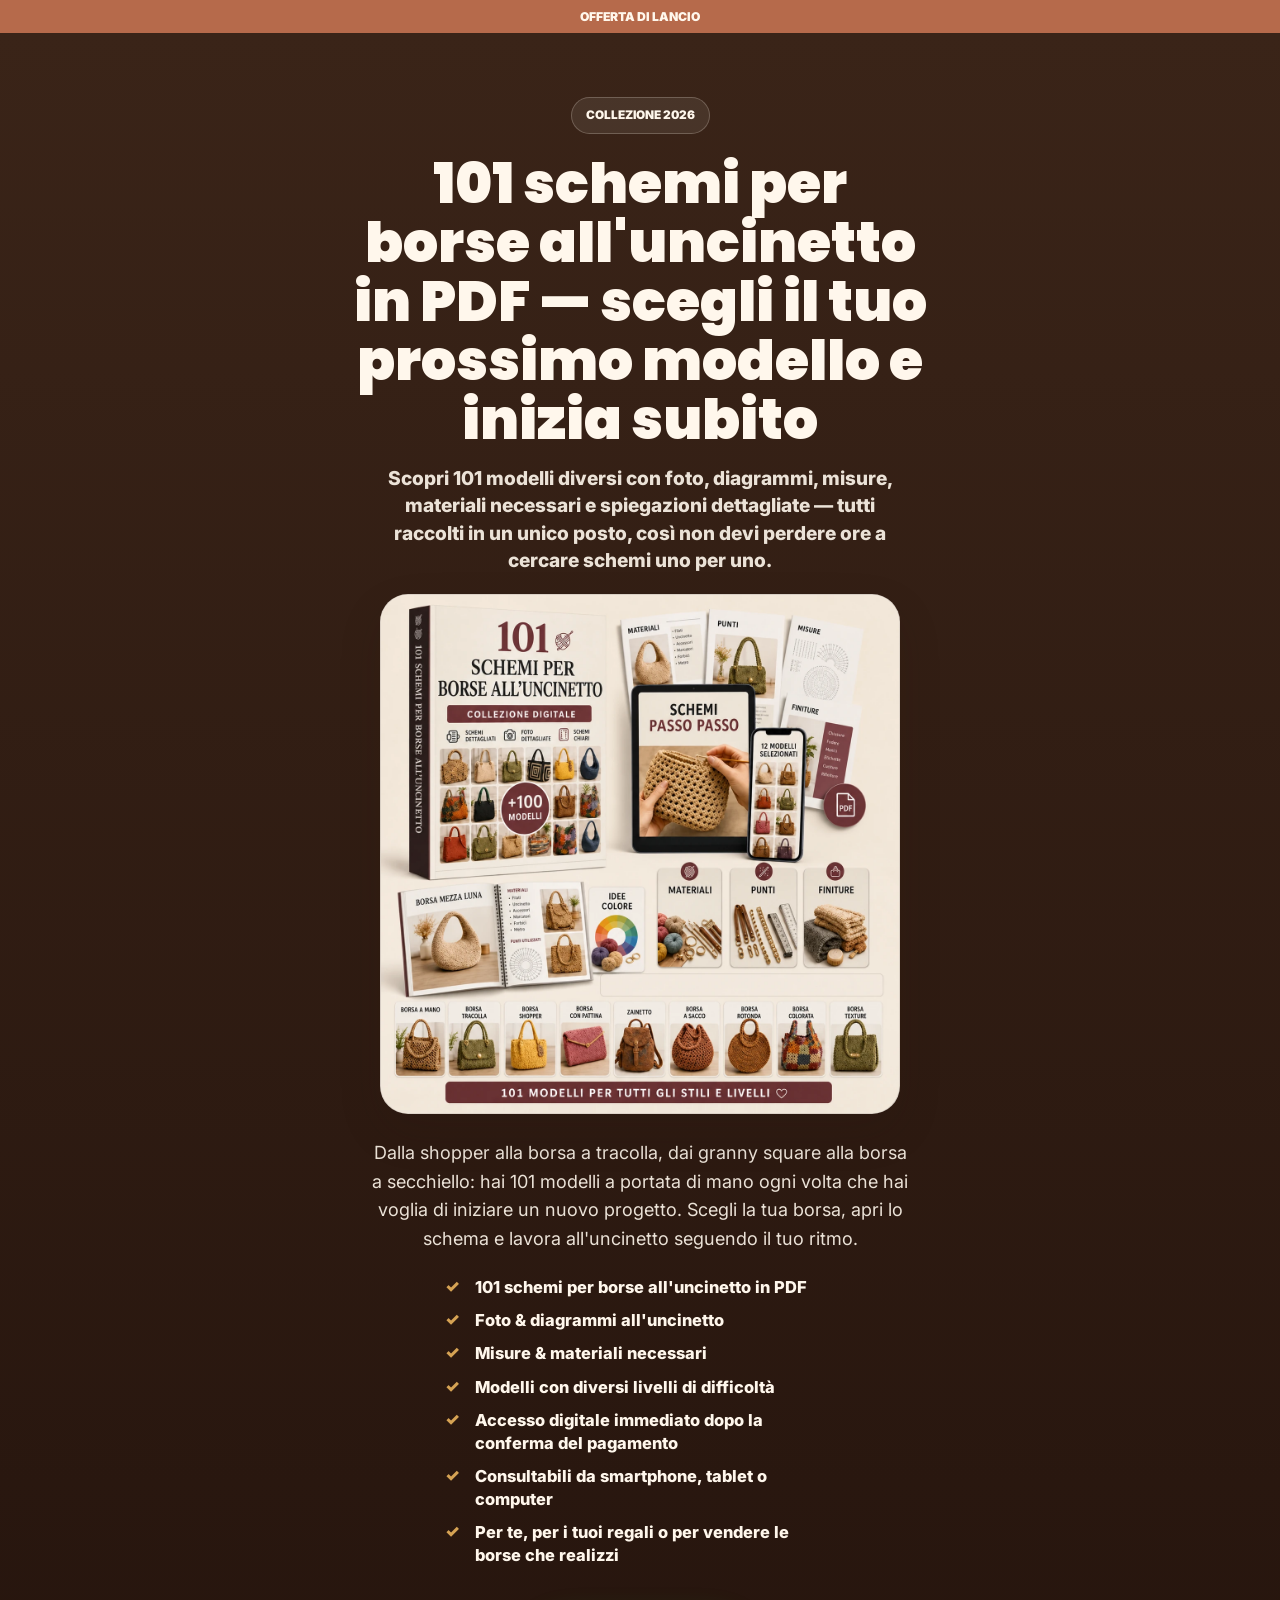
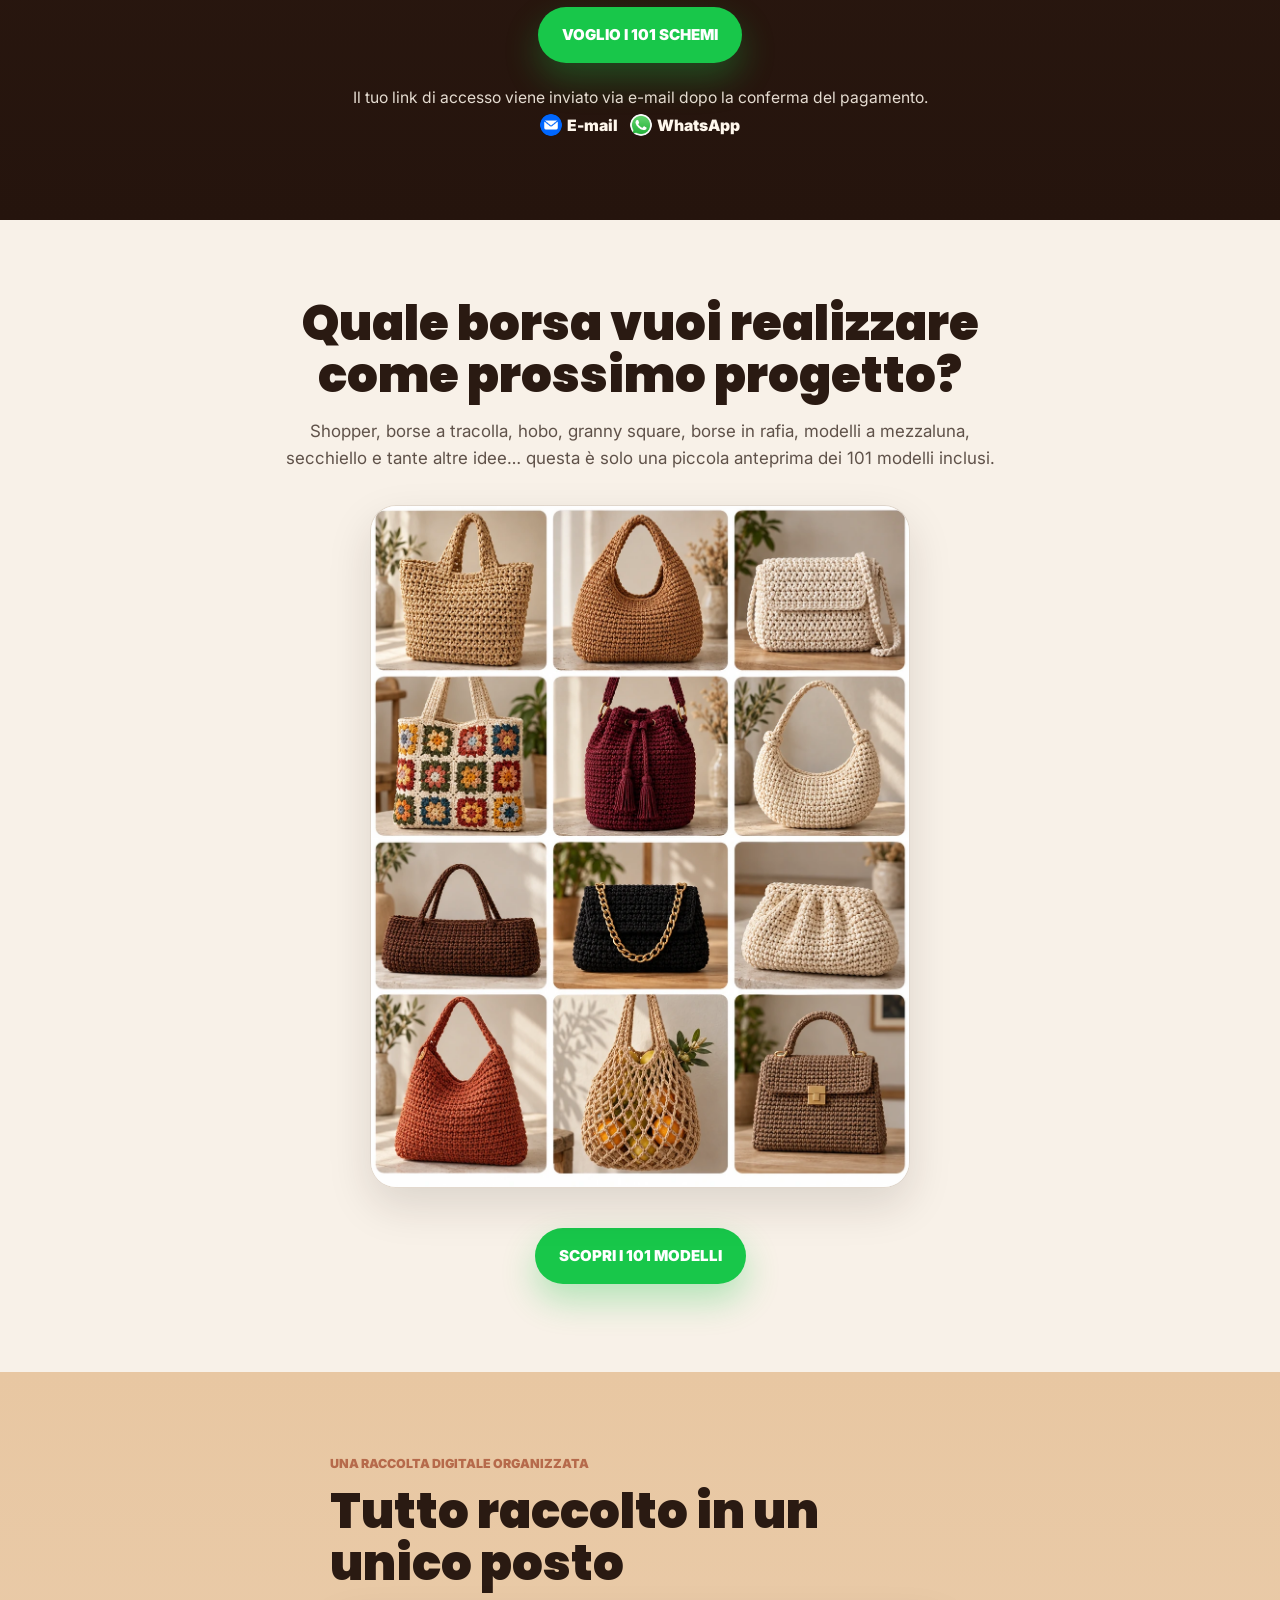
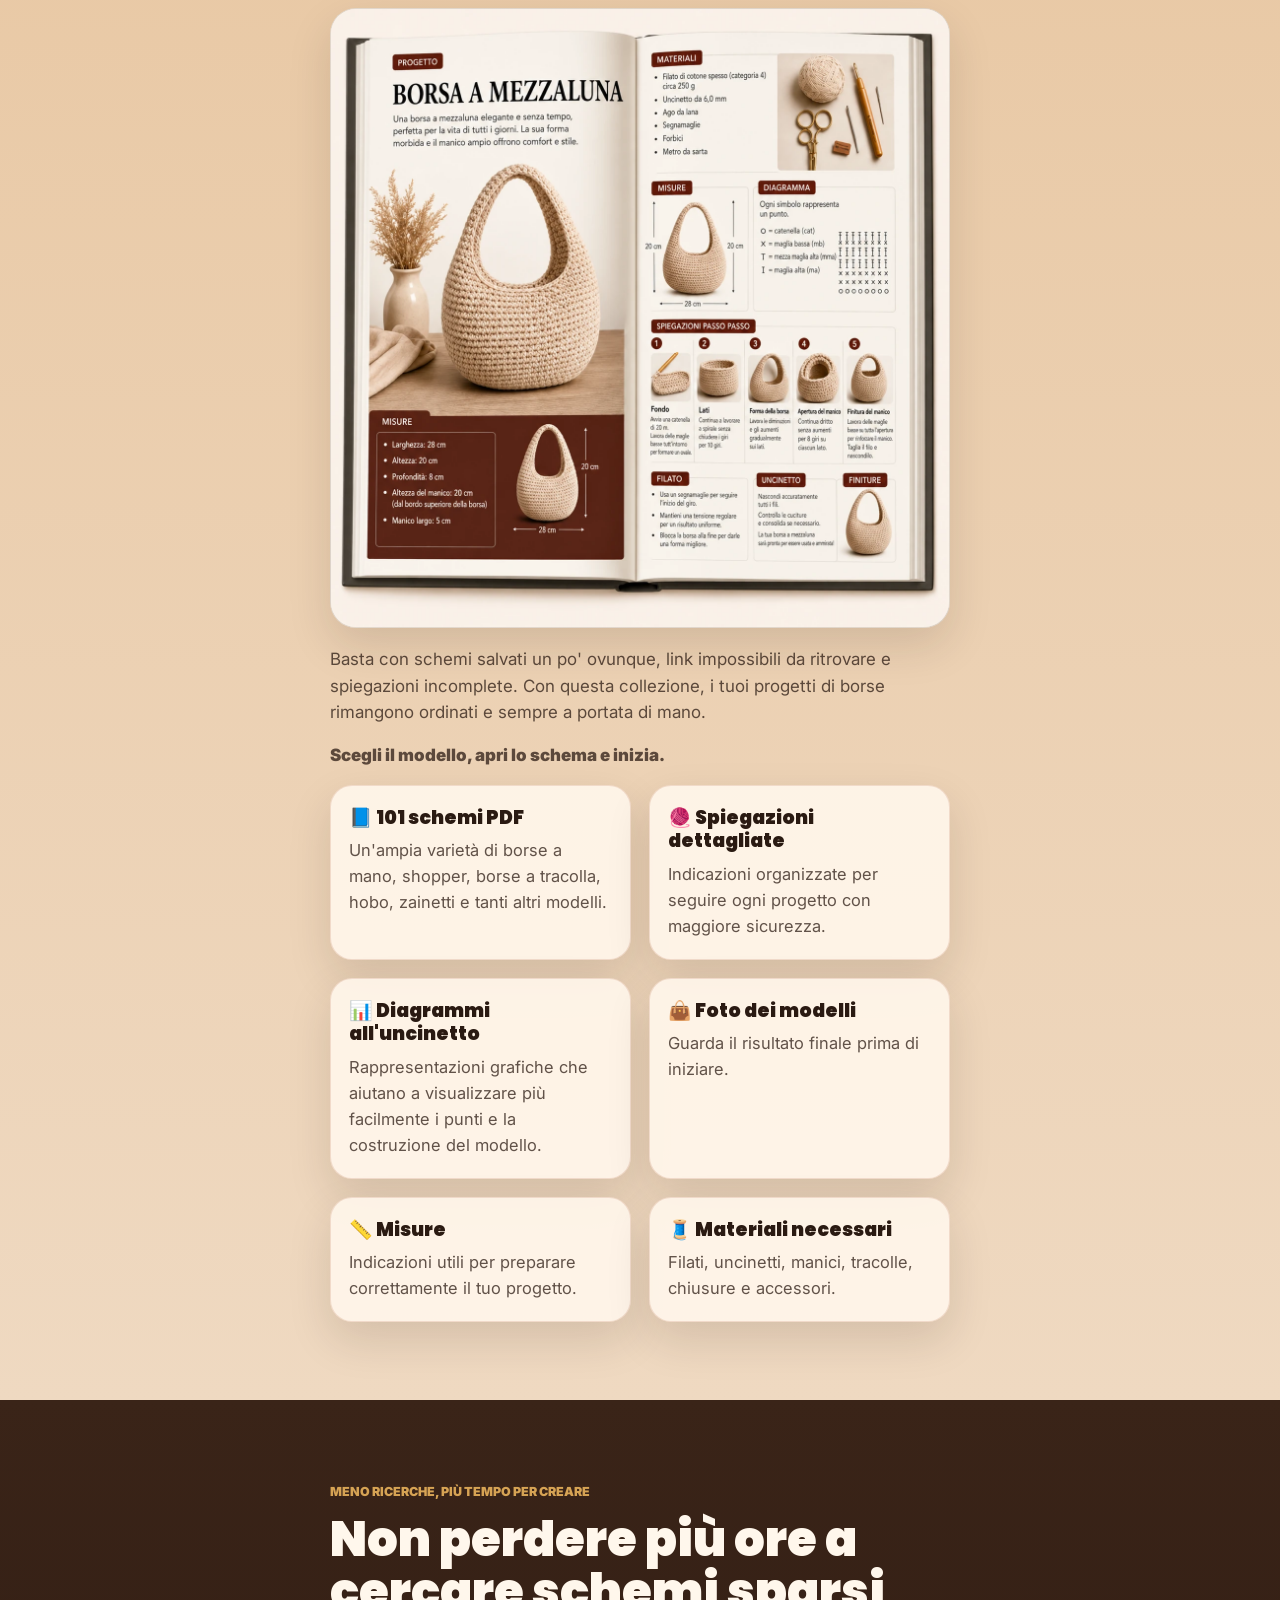
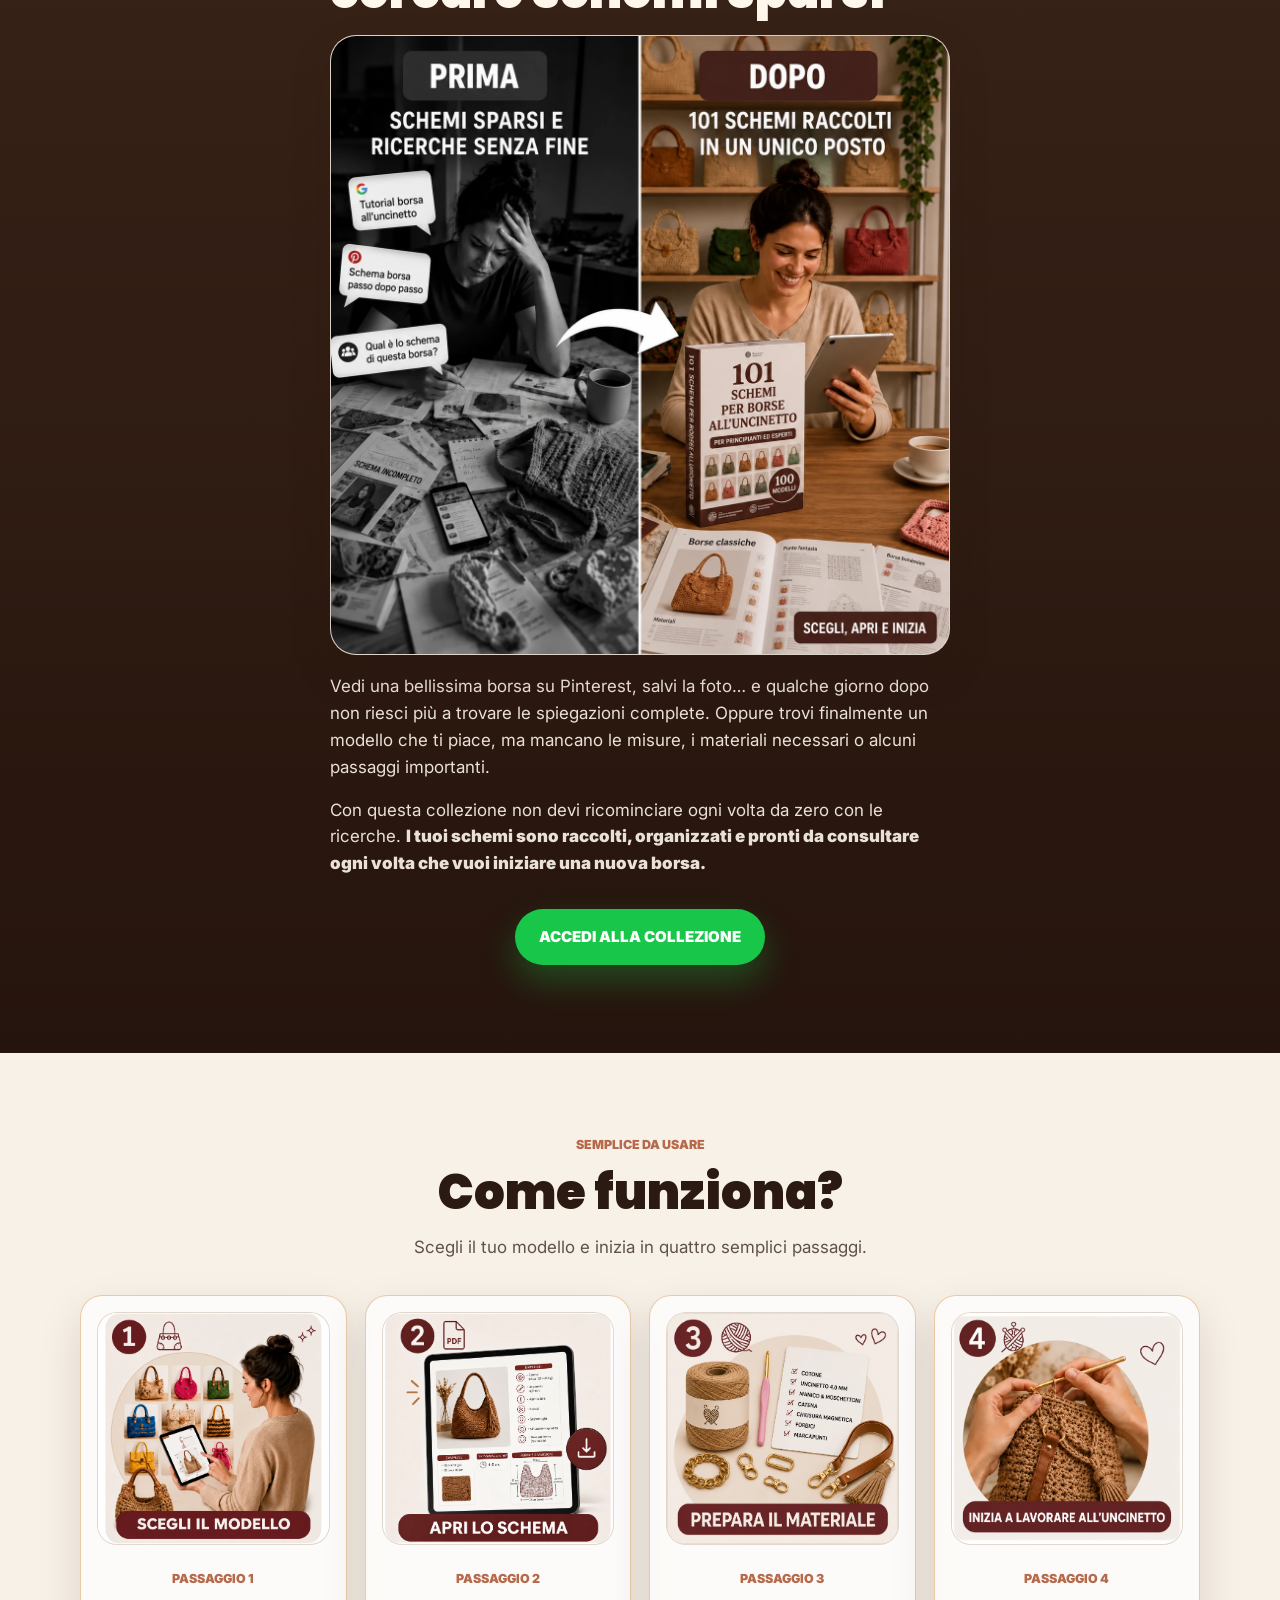
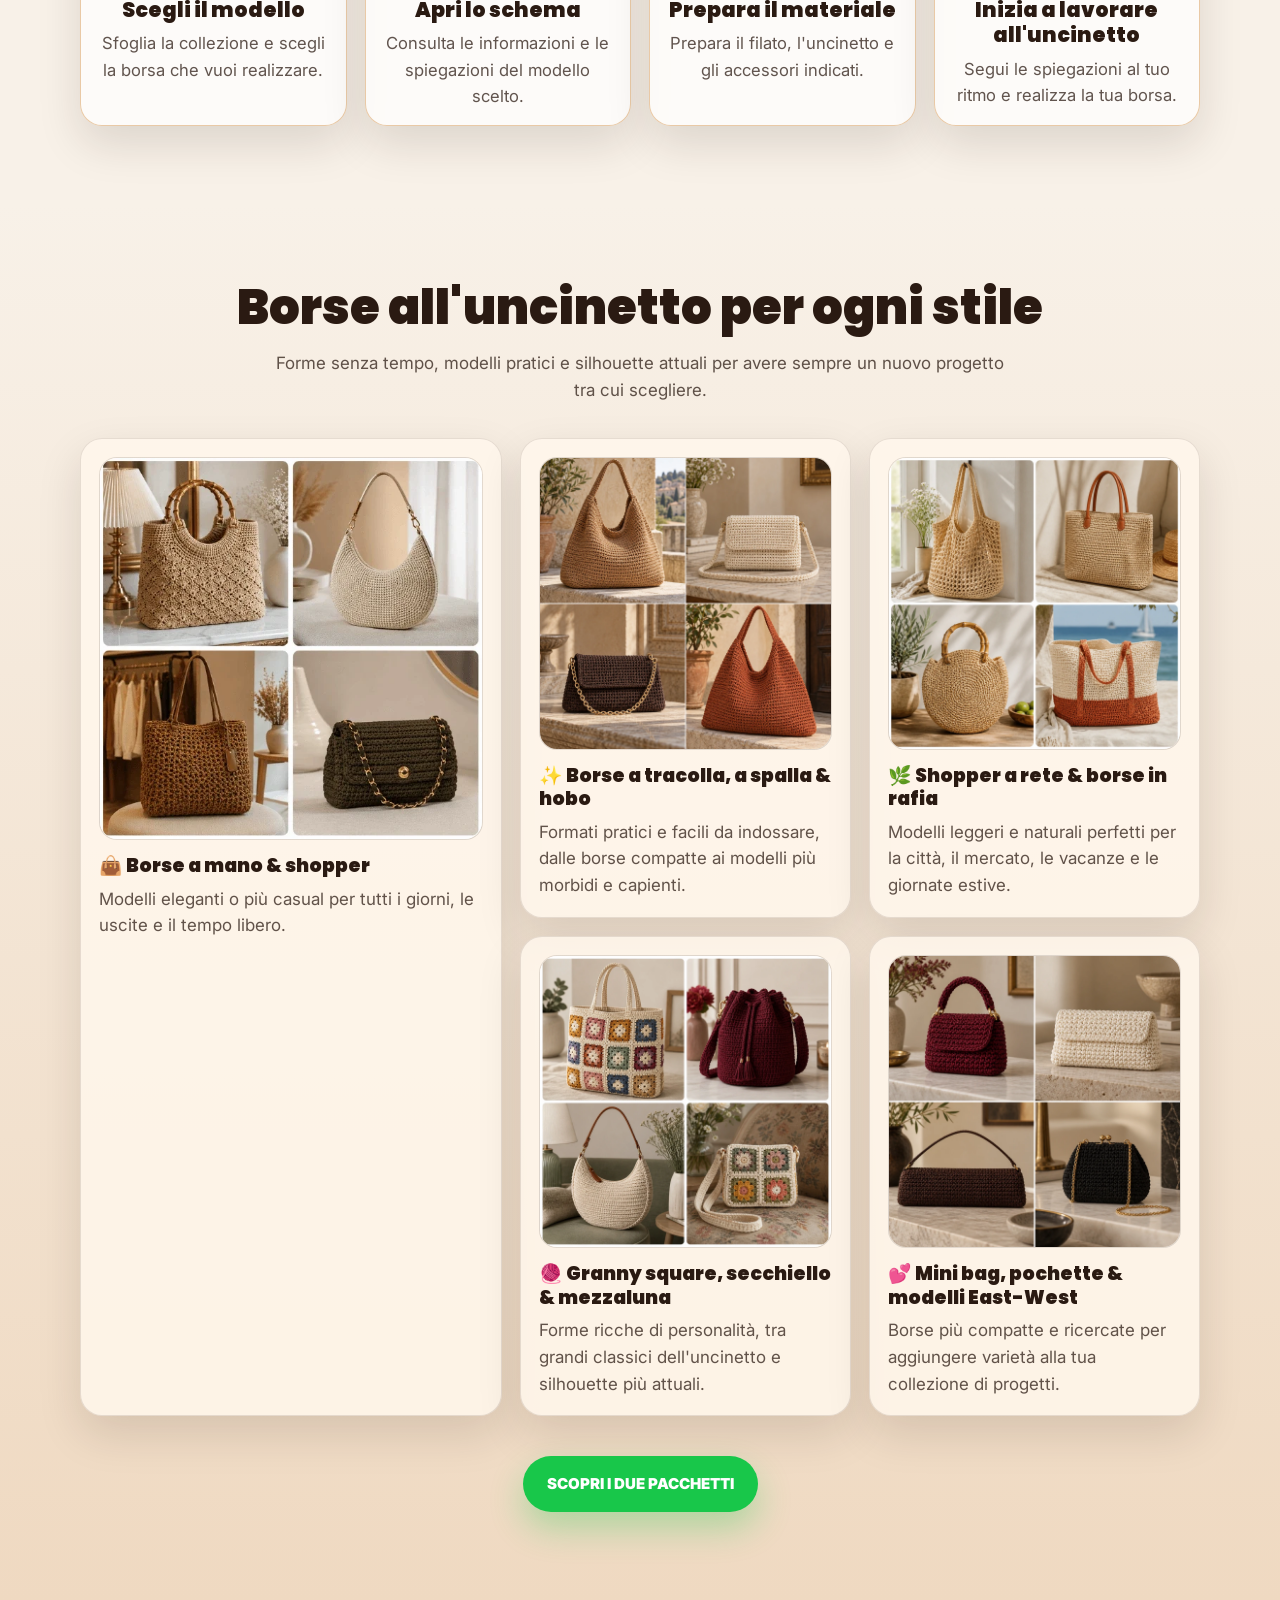
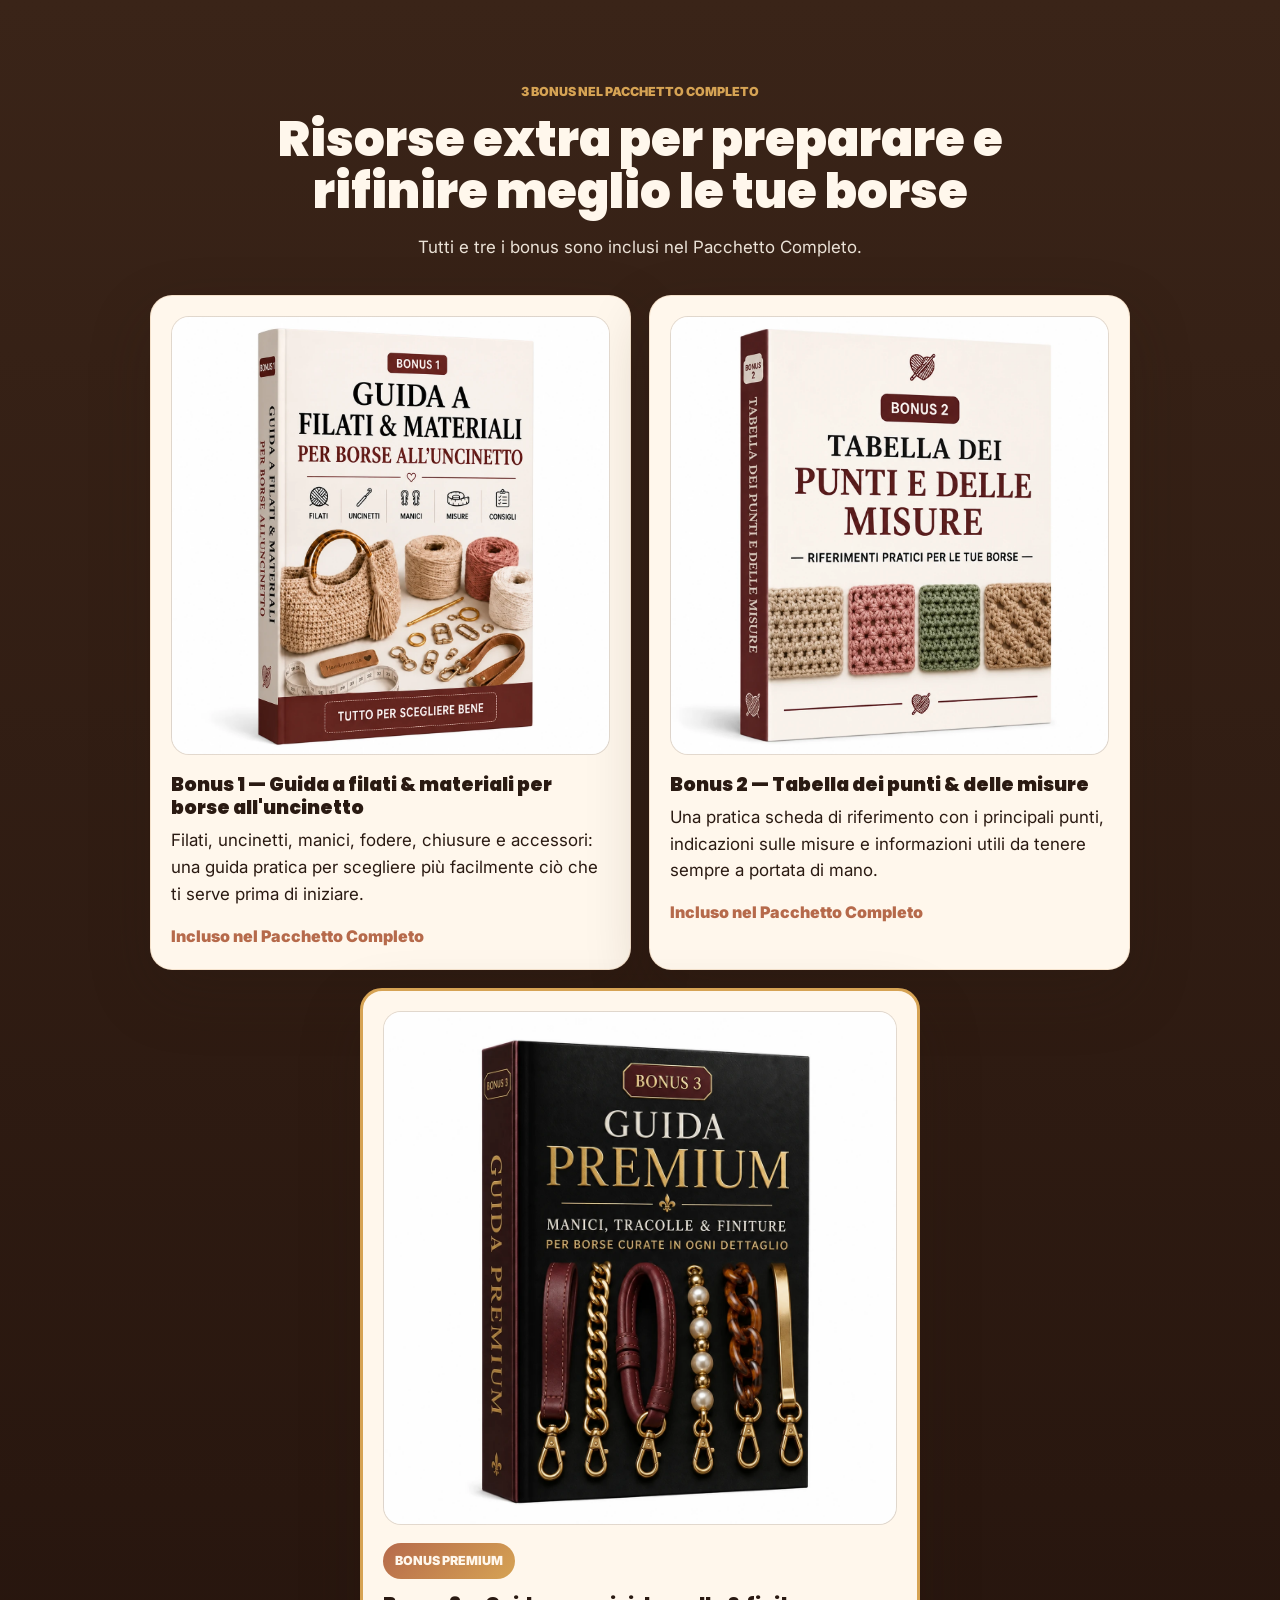
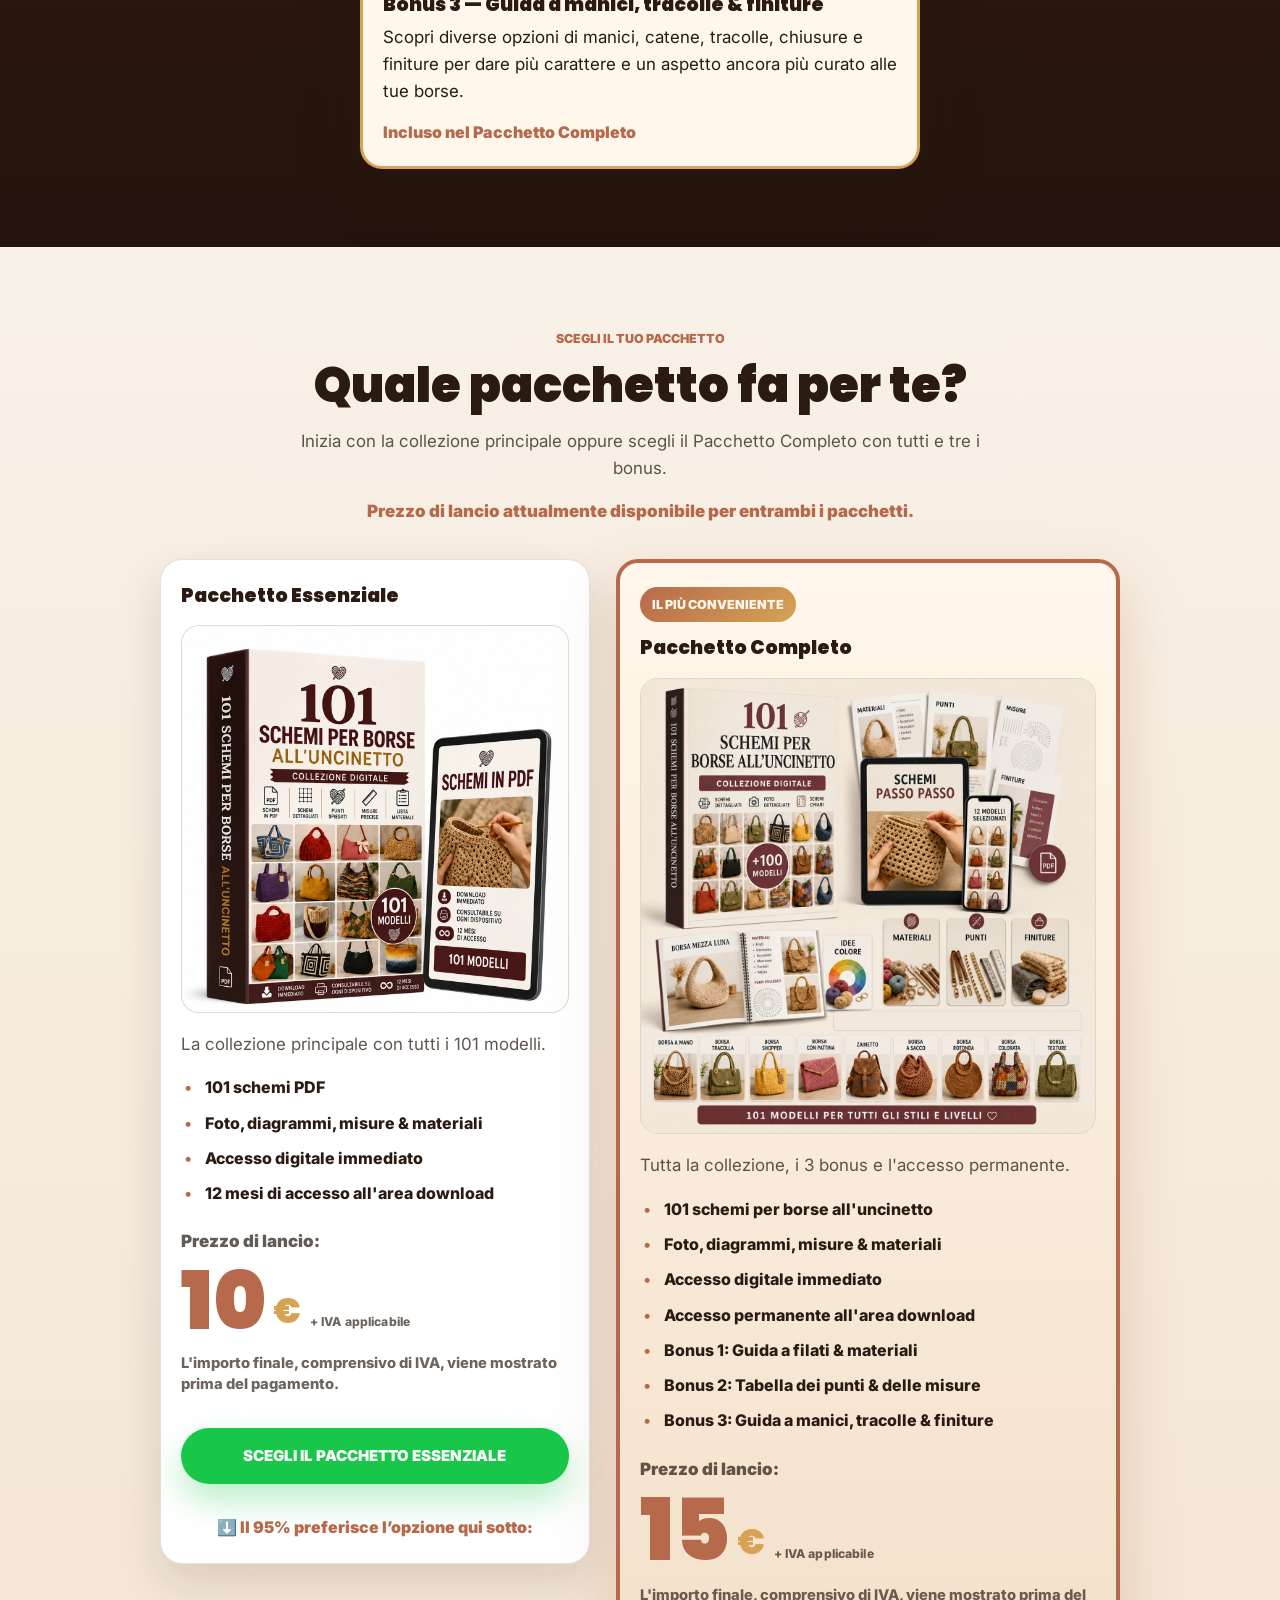
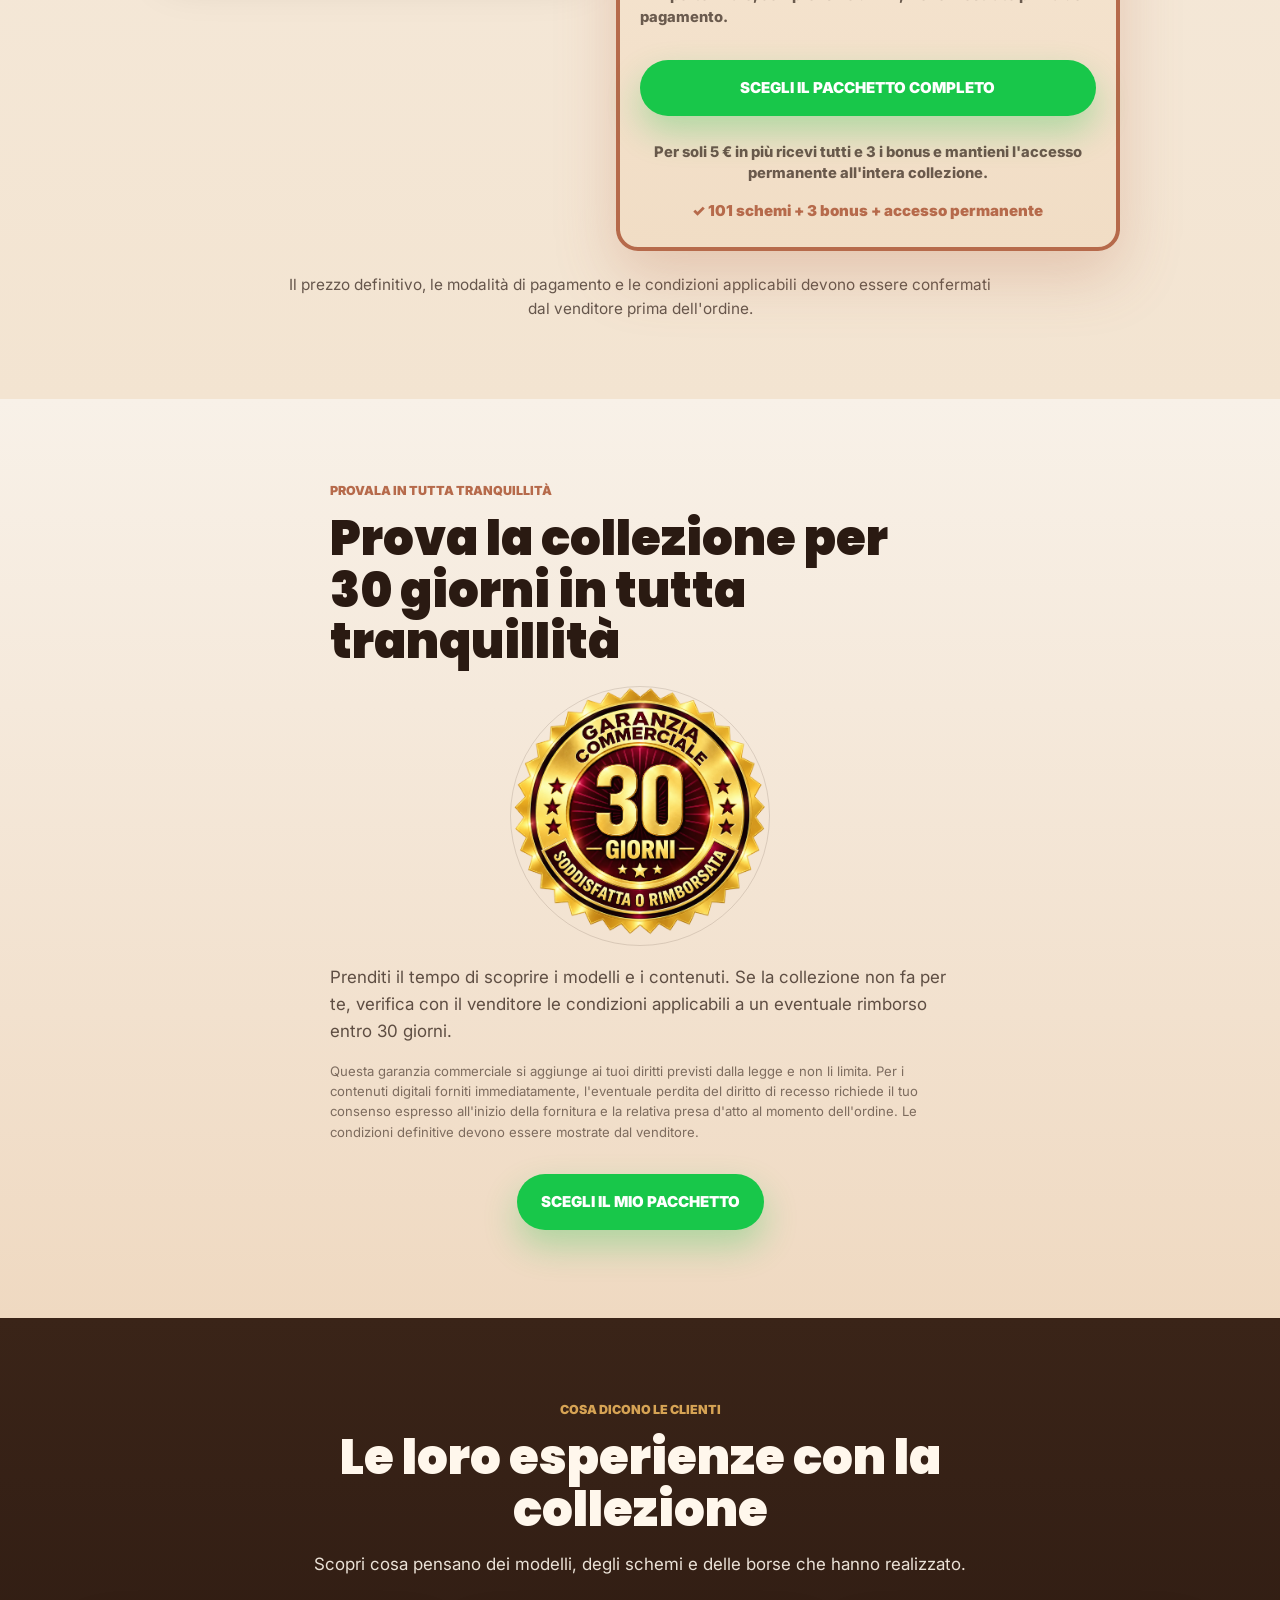
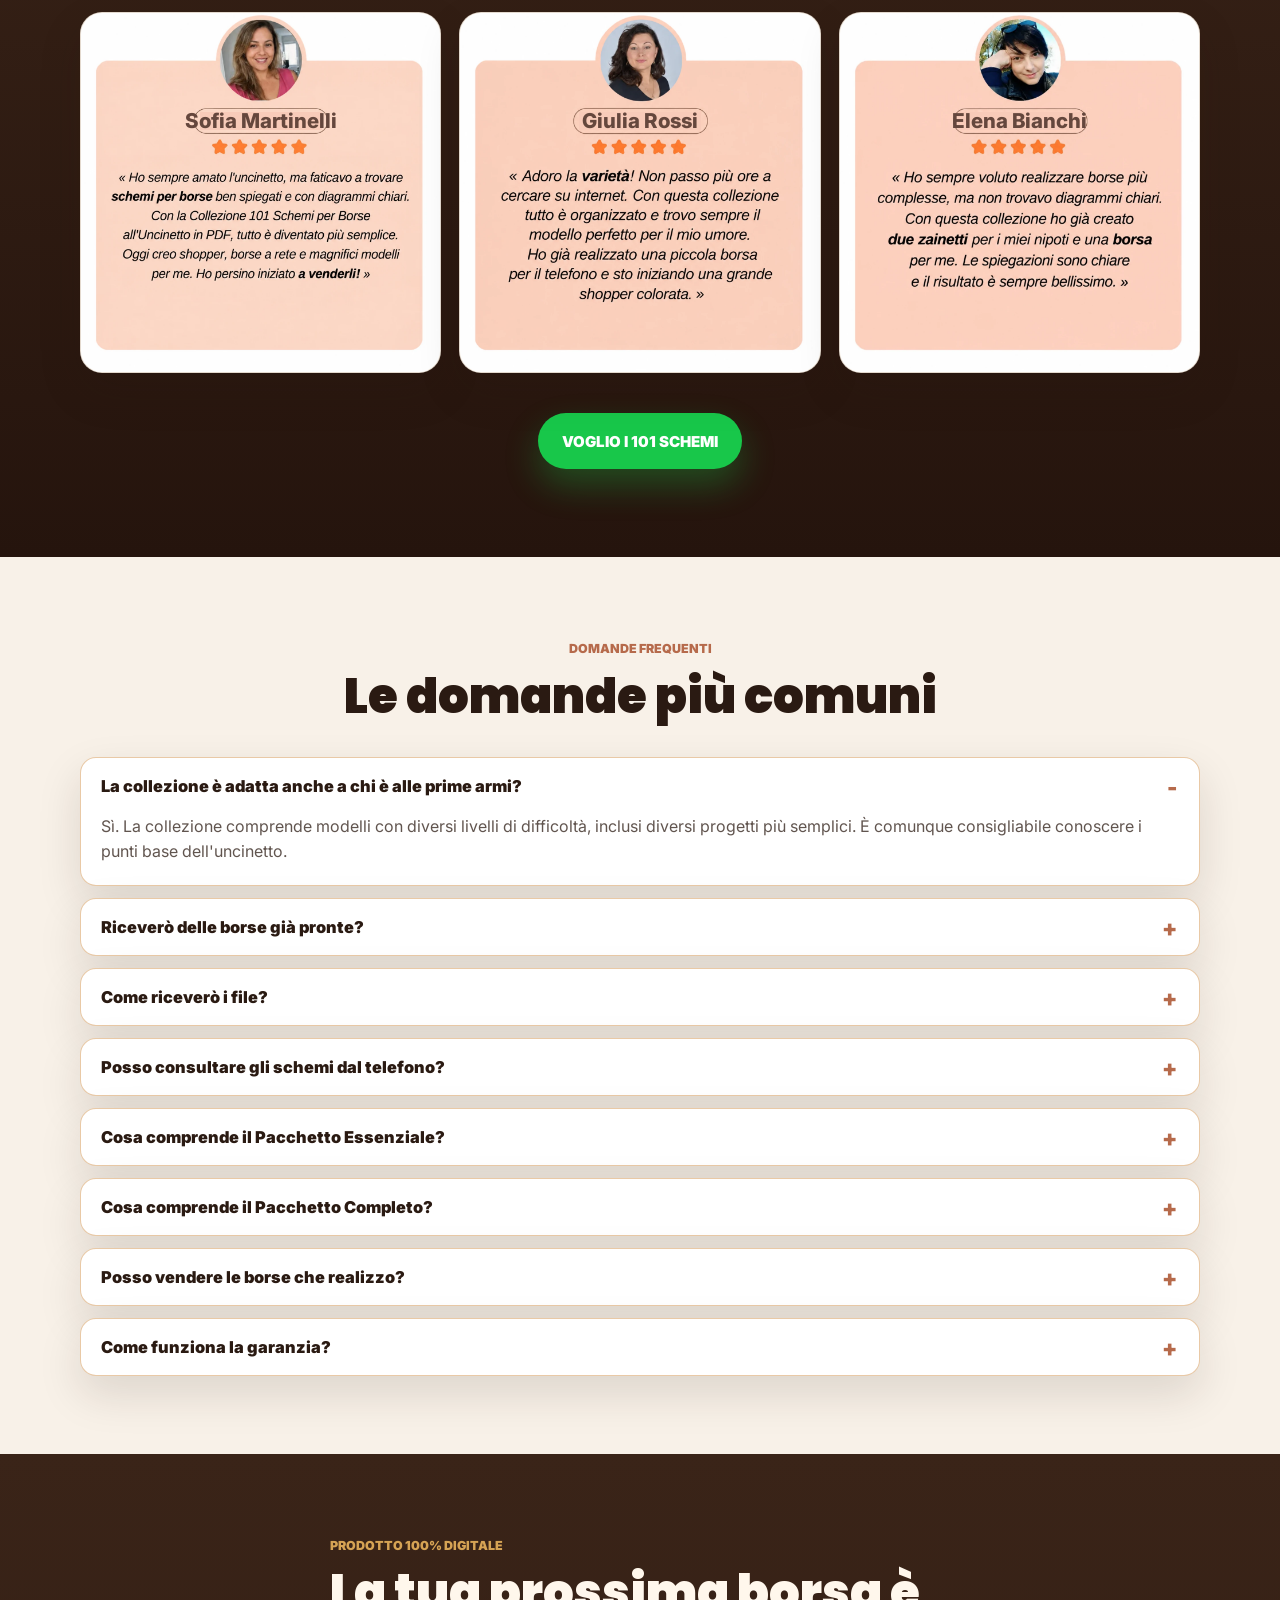
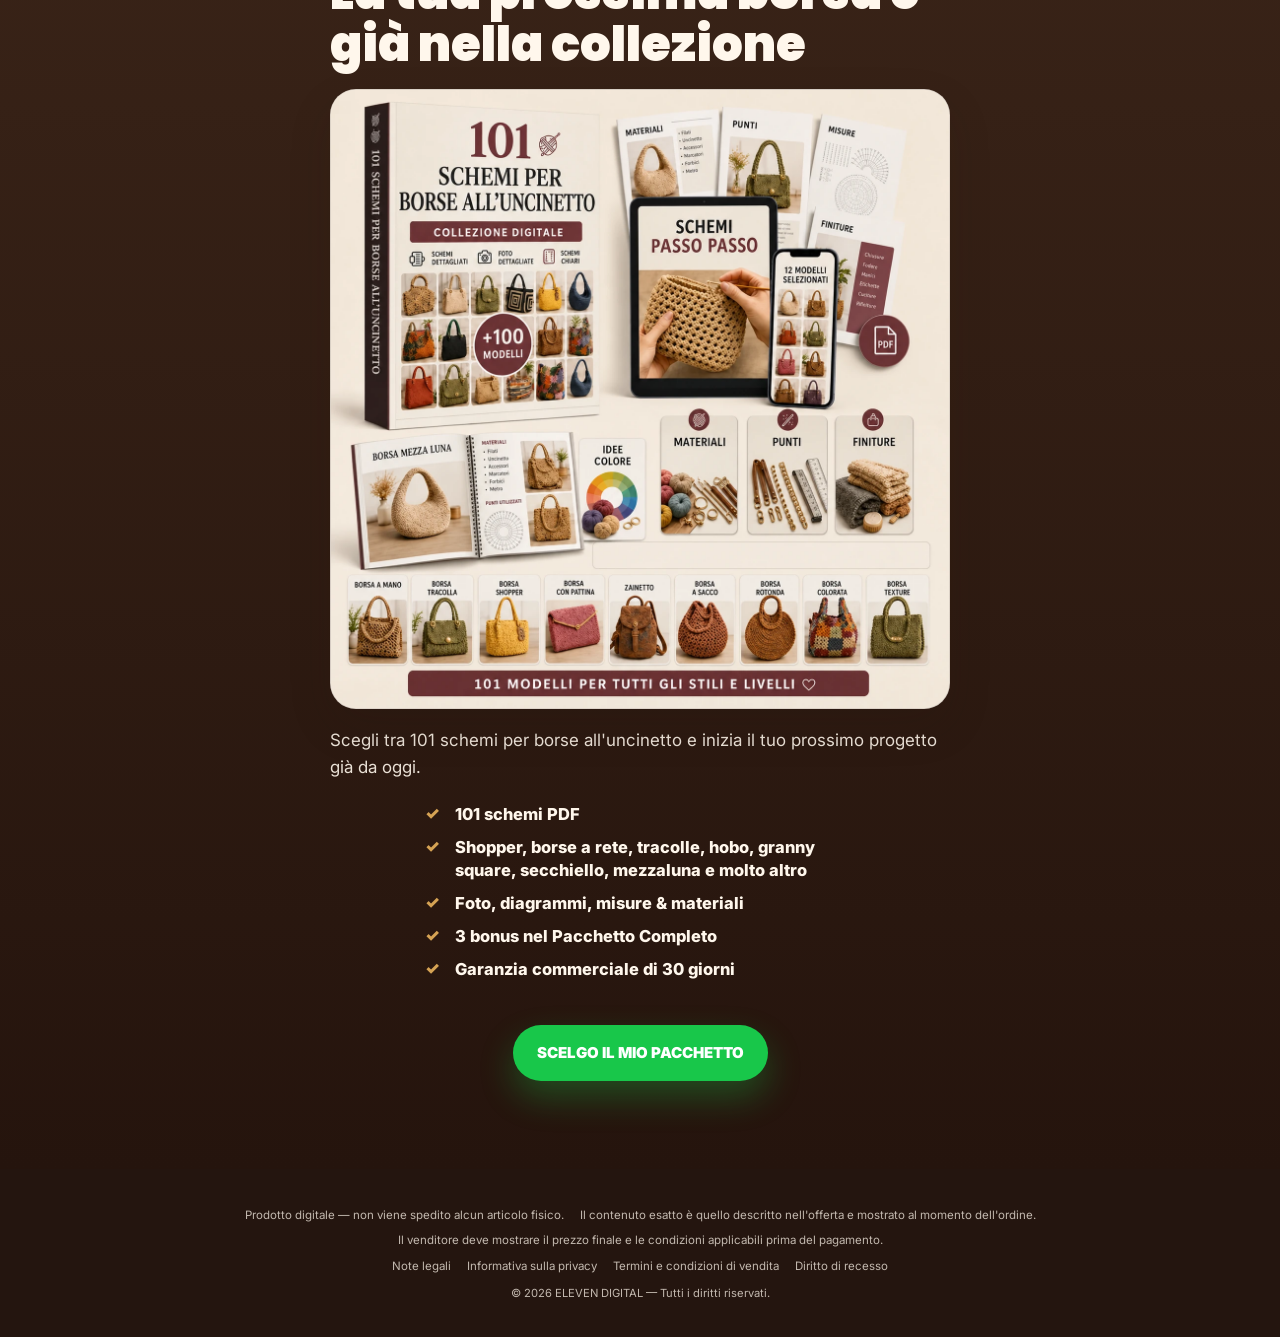
==== commit 6b6c8632: "Enable Italian essential checkout" ====
--- a/it/index.html
+++ b/it/index.html
@@ -55,7 +55,7 @@
     </div></div></section>
 
     <section class="section section-paper offer-section" id="offre"><div class="container"><div class="section-heading"><span class="eyebrow">SCEGLI IL TUO PACCHETTO</span><h2 data-content="oferta.titulo">Quale pacchetto fa per te?</h2><p data-content="oferta.subtitulo">Inizia con la collezione principale oppure scegli il Pacchetto Completo con tutti e tre i bonus.</p><p class="offer-urgency">Prezzo di lancio attualmente disponibile per entrambi i pacchetti.</p></div><div class="pricing-grid">
-      <article class="price-card"><h3>Pacchetto Essenziale</h3><div class="price-image image-shell"><img src="images/plan-essenziale-it.webp" alt="Pacchetto Essenziale con 101 schemi" loading="lazy"></div><p class="plan-desc">La collezione principale con tutti i 101 modelli.</p><ul><li>101 schemi PDF</li><li>Foto, diagrammi, misure &amp; materiali</li><li>Accesso digitale immediato</li><li>12 mesi di accesso all'area download</li></ul><p class="price-label">Prezzo di lancio:</p><div class="price"><span class="price-whole">10</span><span class="price-symbol price-symbol-after">€</span><span class="price-tax-inline">+ IVA applicabile</span></div><p class="price-note">L'importo finale, comprensivo di IVA, viene mostrato prima del pagamento.</p><span class="btn btn-primary checkout-disabled" aria-disabled="true">ACQUISTO NON DISPONIBILE</span><p class="small-note small-note-arrow">⬇️ Il 95% preferisce l’opzione qui sotto:</p></article>
+      <article class="price-card"><h3>Pacchetto Essenziale</h3><div class="price-image image-shell"><img src="images/plan-essenziale-it.webp" alt="Pacchetto Essenziale con 101 schemi" loading="lazy"></div><p class="plan-desc">La collezione principale con tutti i 101 modelli.</p><ul><li>101 schemi PDF</li><li>Foto, diagrammi, misure &amp; materiali</li><li>Accesso digitale immediato</li><li>12 mesi di accesso all'area download</li></ul><p class="price-label">Prezzo di lancio:</p><div class="price"><span class="price-whole">10</span><span class="price-symbol price-symbol-after">€</span><span class="price-tax-inline">+ IVA applicabile</span></div><p class="price-note">L'importo finale, comprensivo di IVA, viene mostrato prima del pagamento.</p><a href="https://pay.hotmart.com/D108224425Q?off=7aar5noj&amp;checkoutMode=10" class="btn btn-primary" target="_blank" rel="noopener noreferrer">SCEGLI IL PACCHETTO ESSENZIALE</a><p class="small-note small-note-arrow">⬇️ Il 95% preferisce l’opzione qui sotto:</p></article>
       <article class="price-card featured"><div class="choice-badge">IL PIÙ CONVENIENTE</div><h3>Pacchetto Completo</h3><div class="price-image image-shell"><img src="images/mockup-principal-it.webp" alt="Pacchetto Completo con 101 schemi e 3 bonus" loading="lazy"></div><p class="plan-desc">Tutta la collezione, i 3 bonus e l'accesso permanente.</p><ul><li>101 schemi per borse all'uncinetto</li><li>Foto, diagrammi, misure &amp; materiali</li><li>Accesso digitale immediato</li><li>Accesso permanente all'area download</li><li>Bonus 1: Guida a filati &amp; materiali</li><li>Bonus 2: Tabella dei punti &amp; delle misure</li><li>Bonus 3: Guida a manici, tracolle &amp; finiture</li></ul><p class="price-label">Prezzo di lancio:</p><div class="price"><span class="price-whole">15</span><span class="price-symbol price-symbol-after">€</span><span class="price-tax-inline">+ IVA applicabile</span></div><p class="price-note">L'importo finale, comprensivo di IVA, viene mostrato prima del pagamento.</p><a href="https://pay.hotmart.com/D108224425Q?checkoutMode=10" class="btn btn-primary" target="_blank" rel="noopener noreferrer">SCEGLI IL PACCHETTO COMPLETO</a><p class="small-note">Per soli <span>5 €</span> in più ricevi tutti e 3 i bonus e mantieni l'accesso permanente all'intera collezione.</p><p class="decision-proof">✓ 101 schemi + 3 bonus + accesso permanente</p></article>
     </div><p class="currency-safe-note">Il prezzo definitivo, le modalità di pagamento e le condizioni applicabili devono essere confermati dal venditore prima dell'ordine.</p></div></section>
 
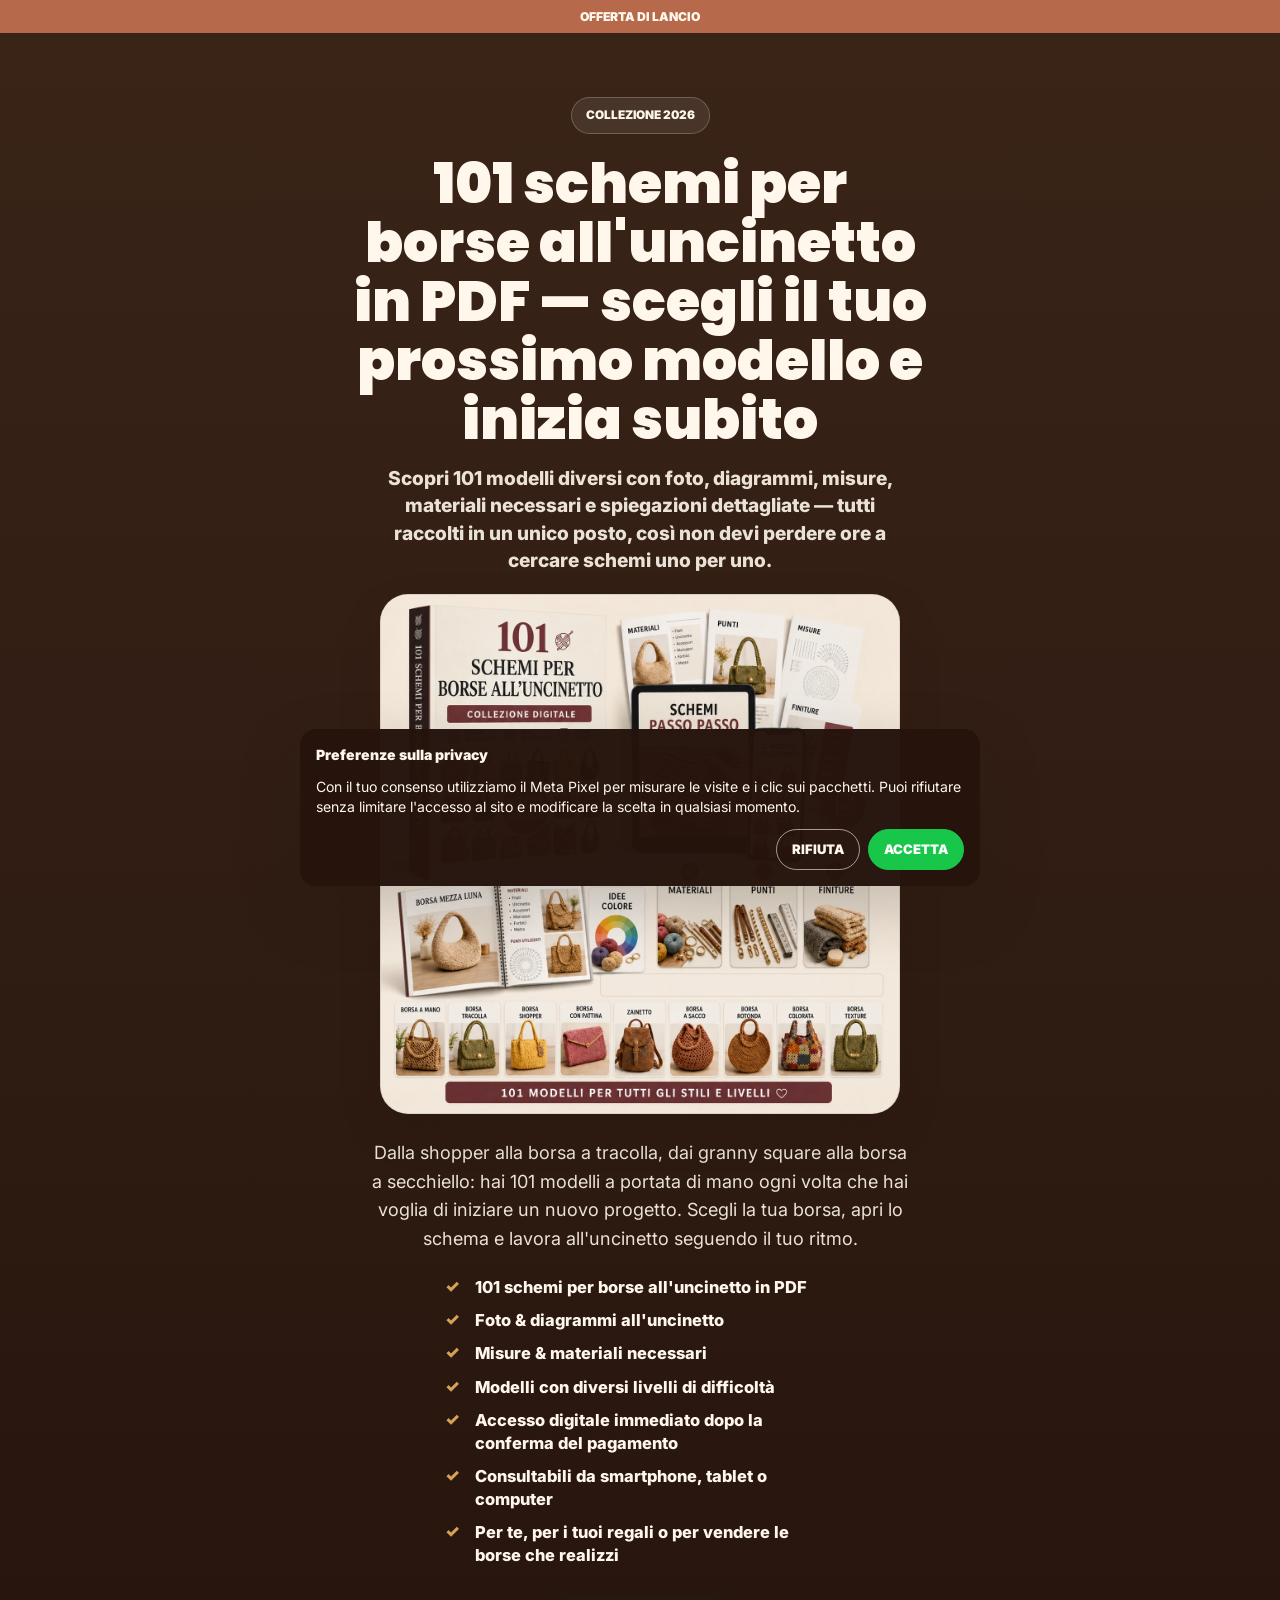
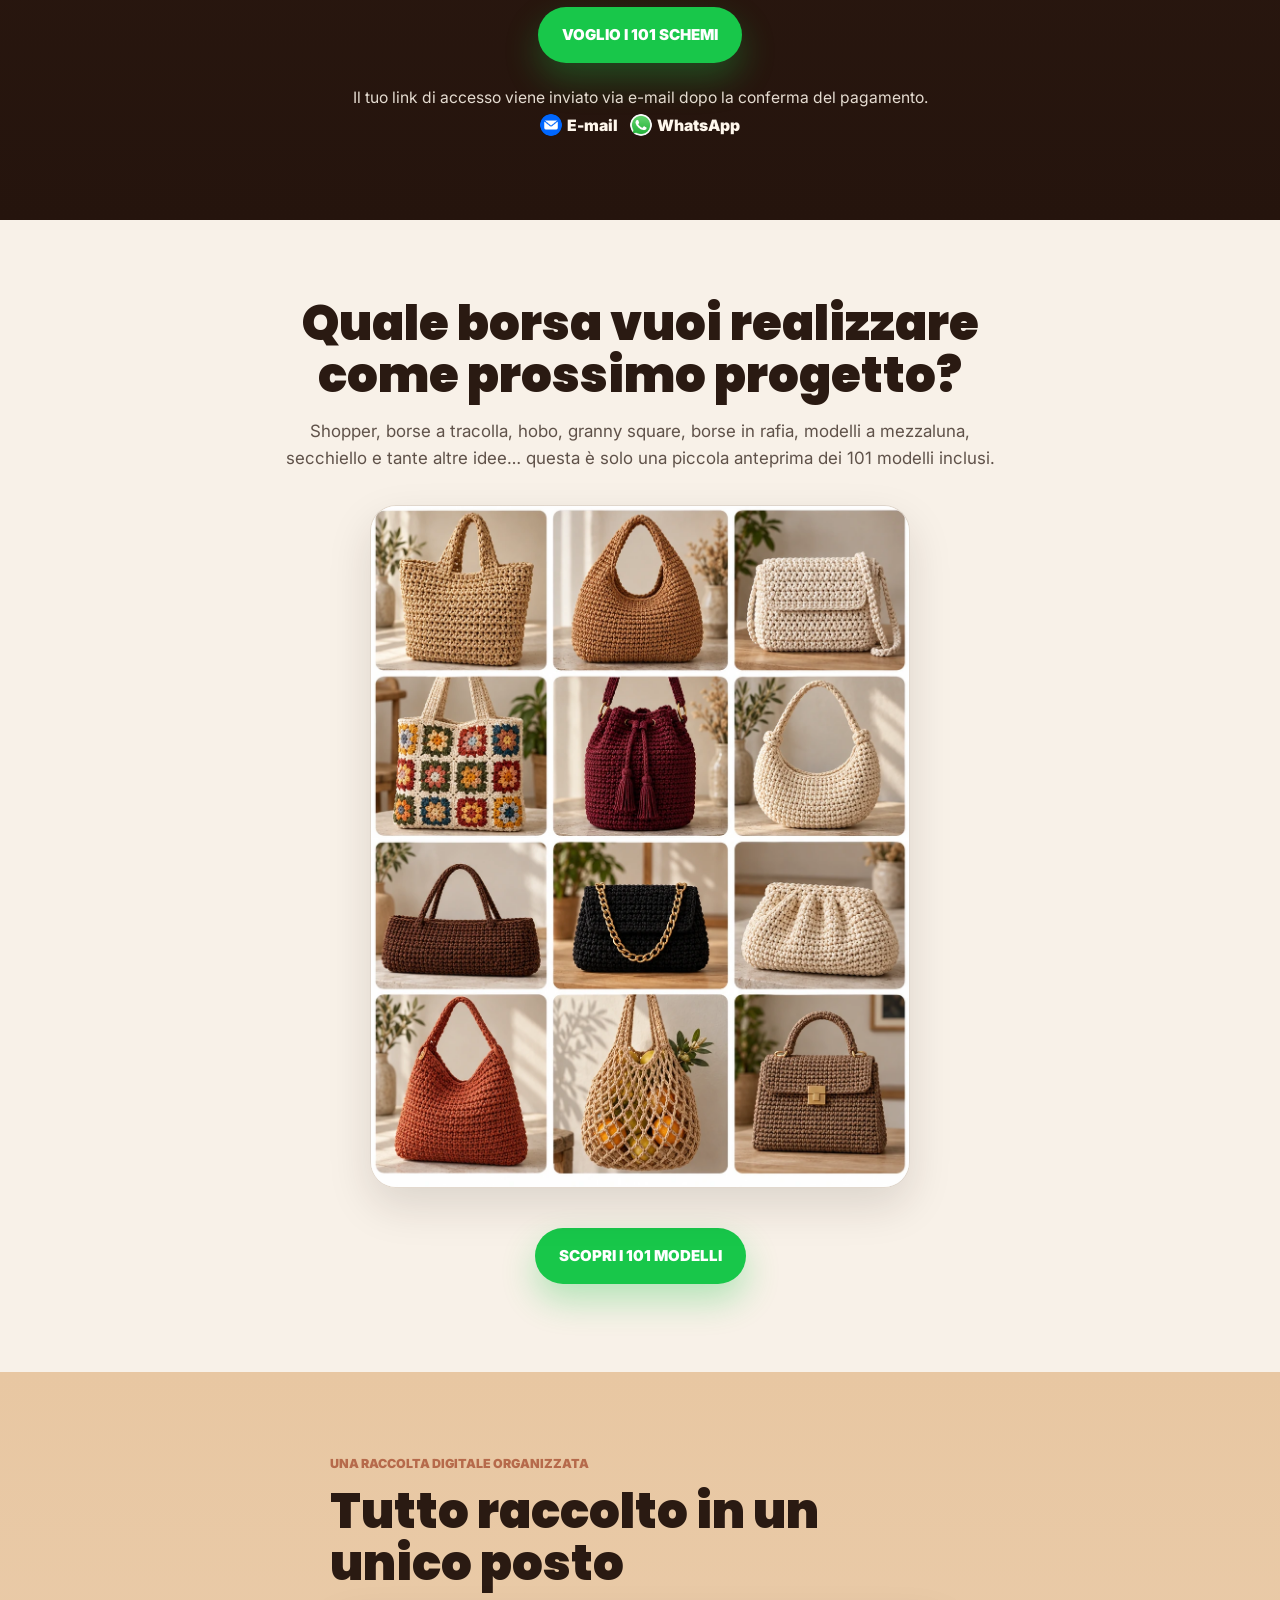
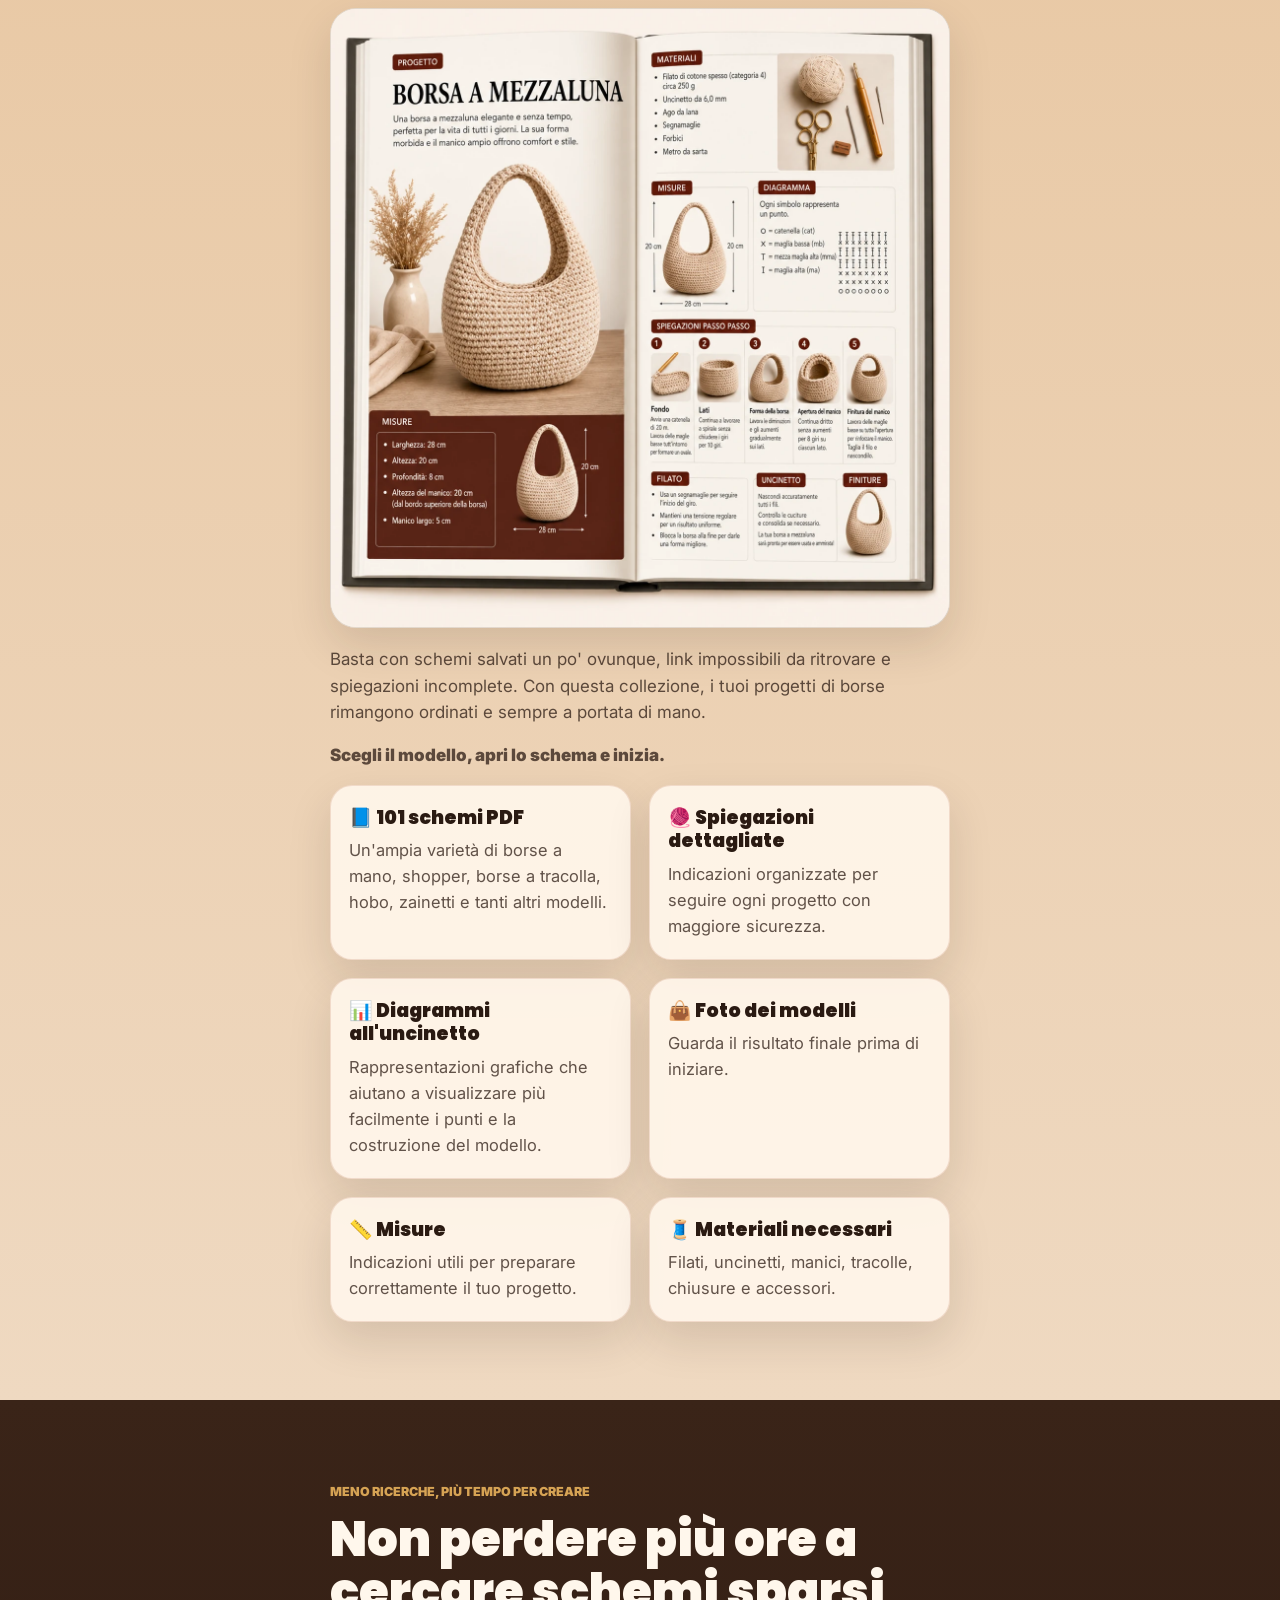
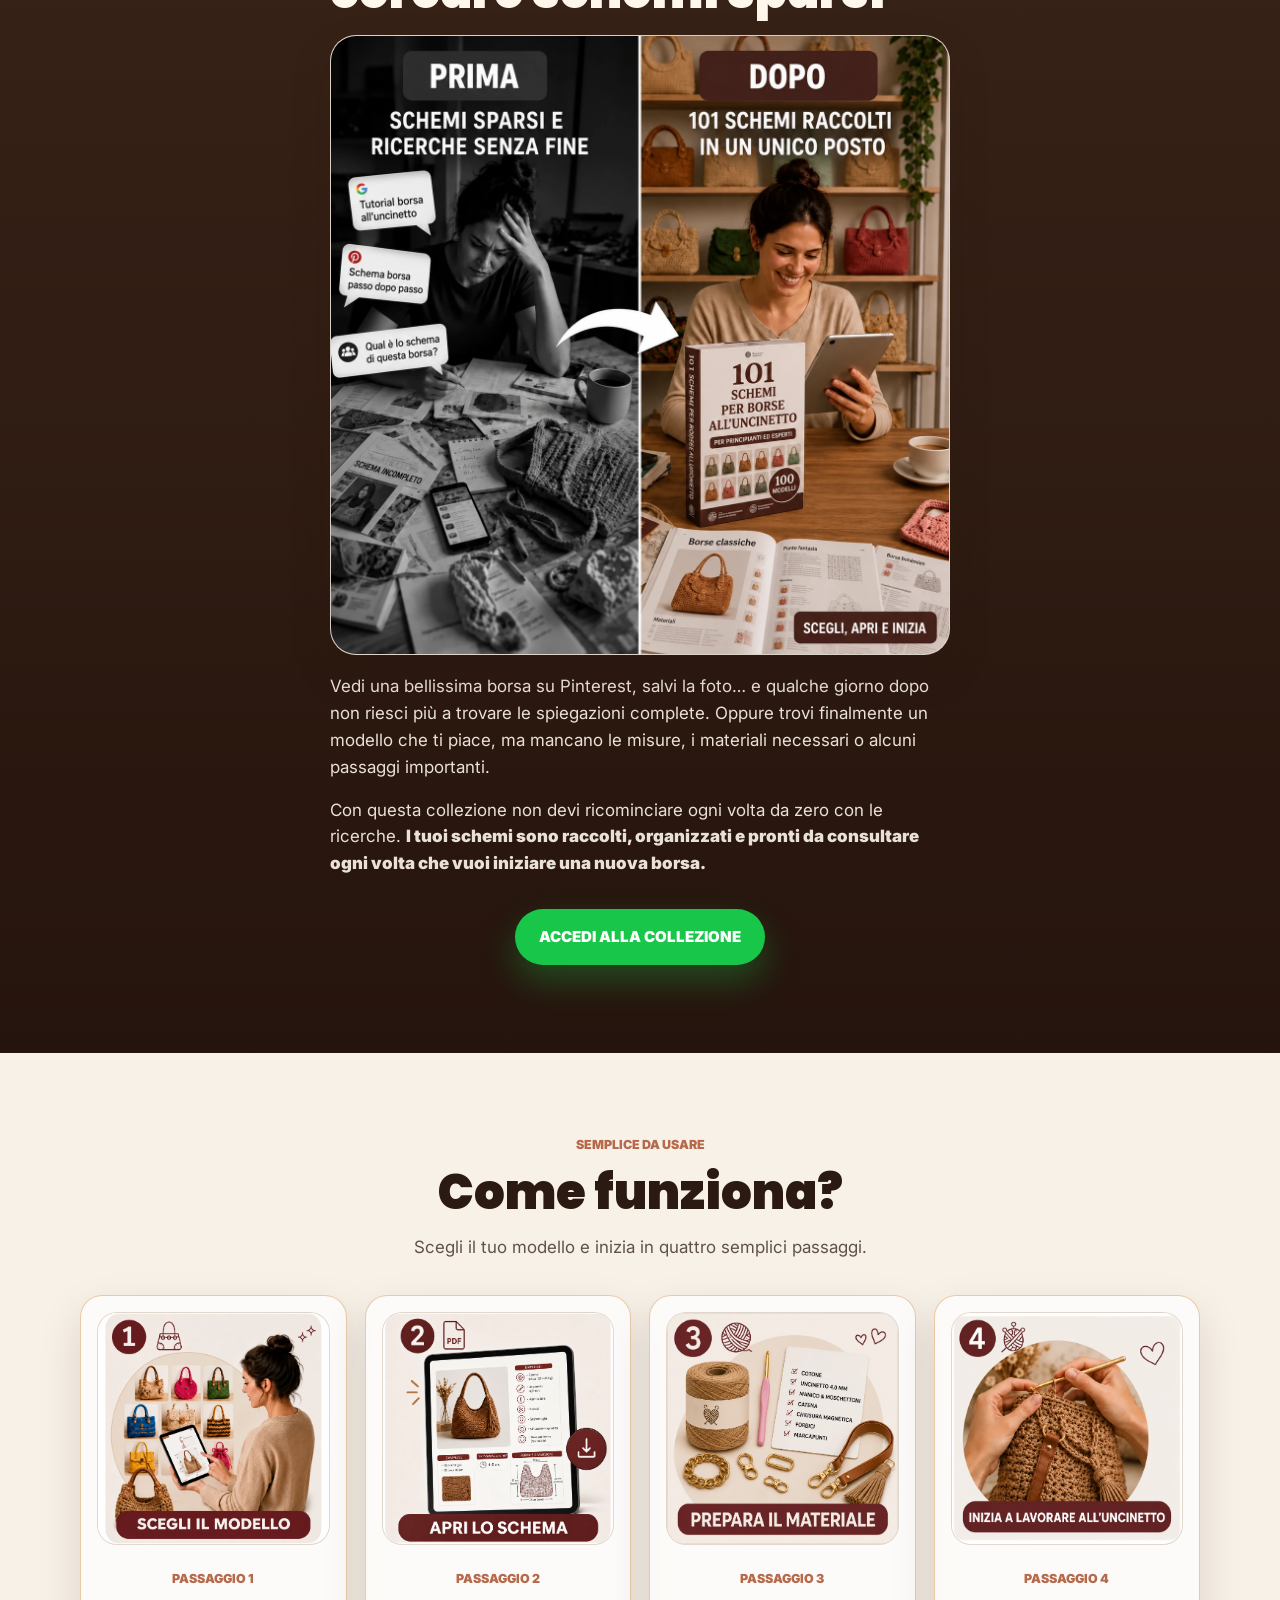
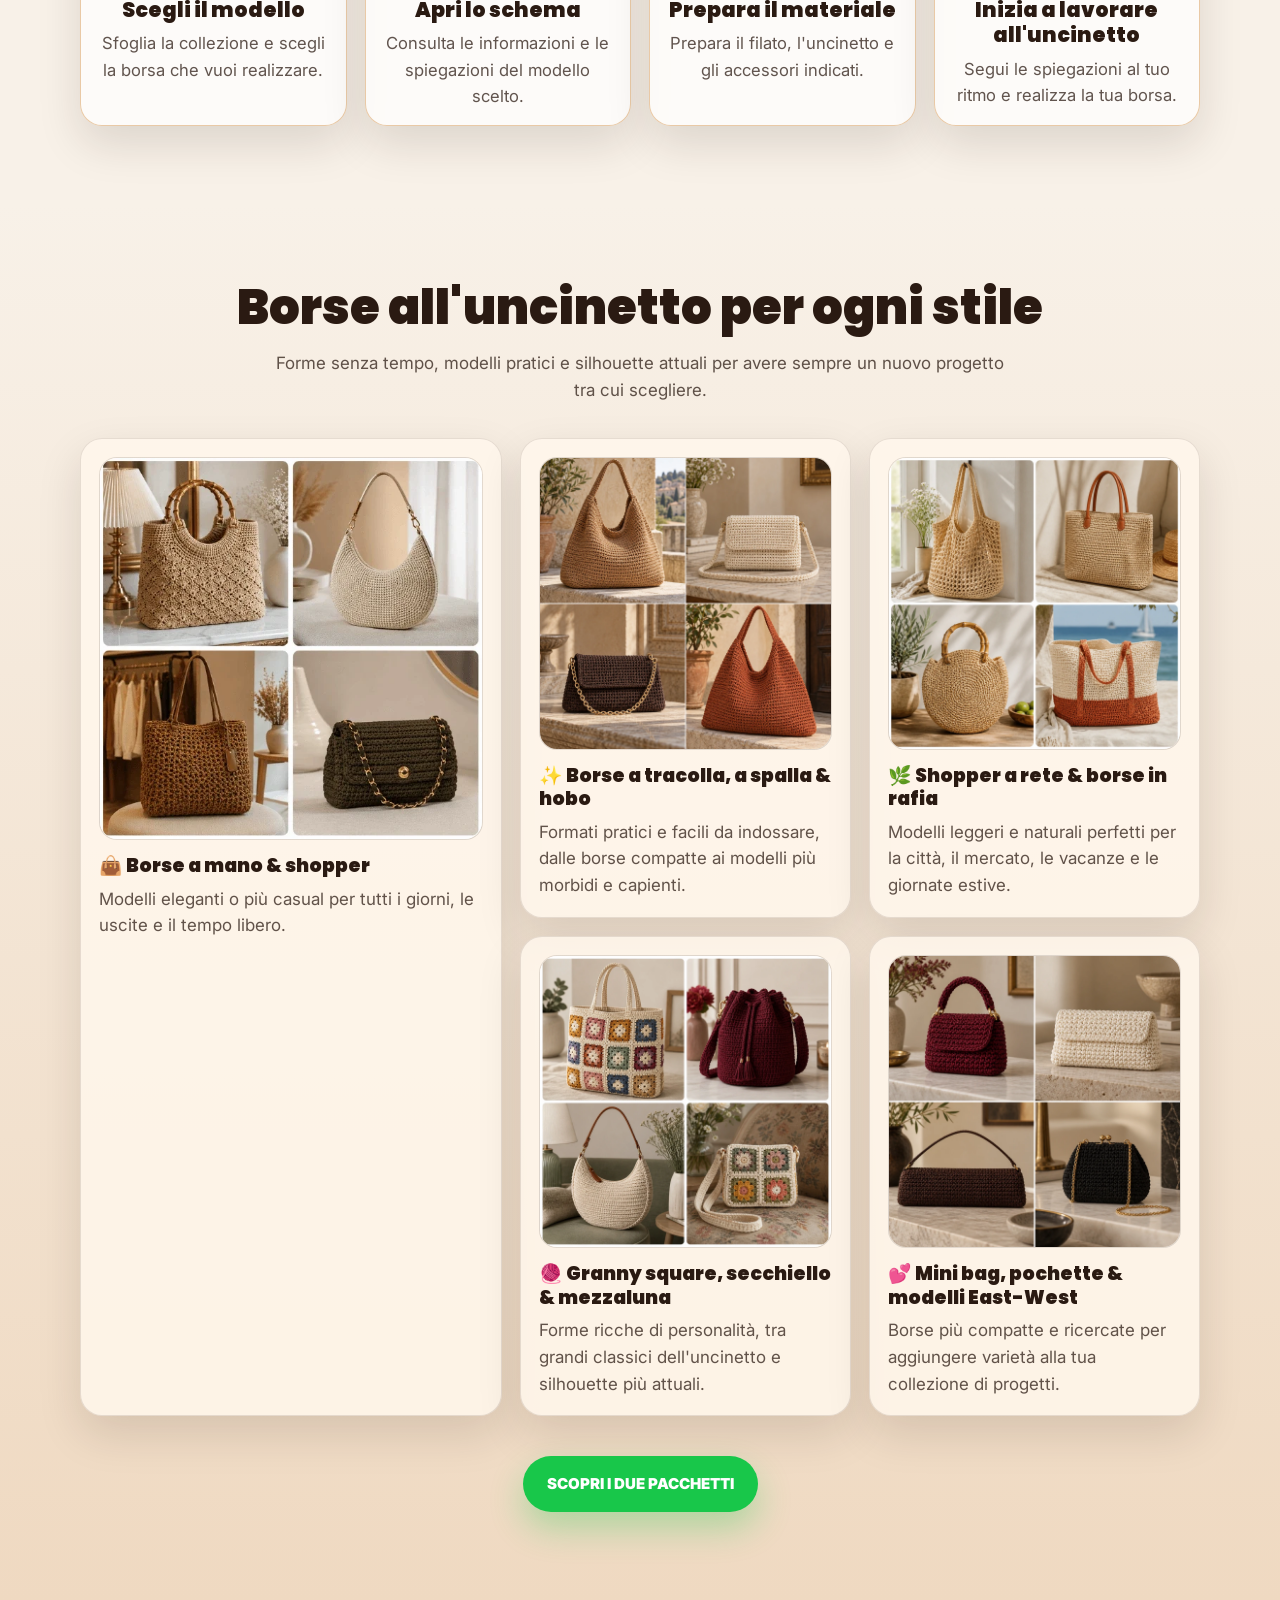
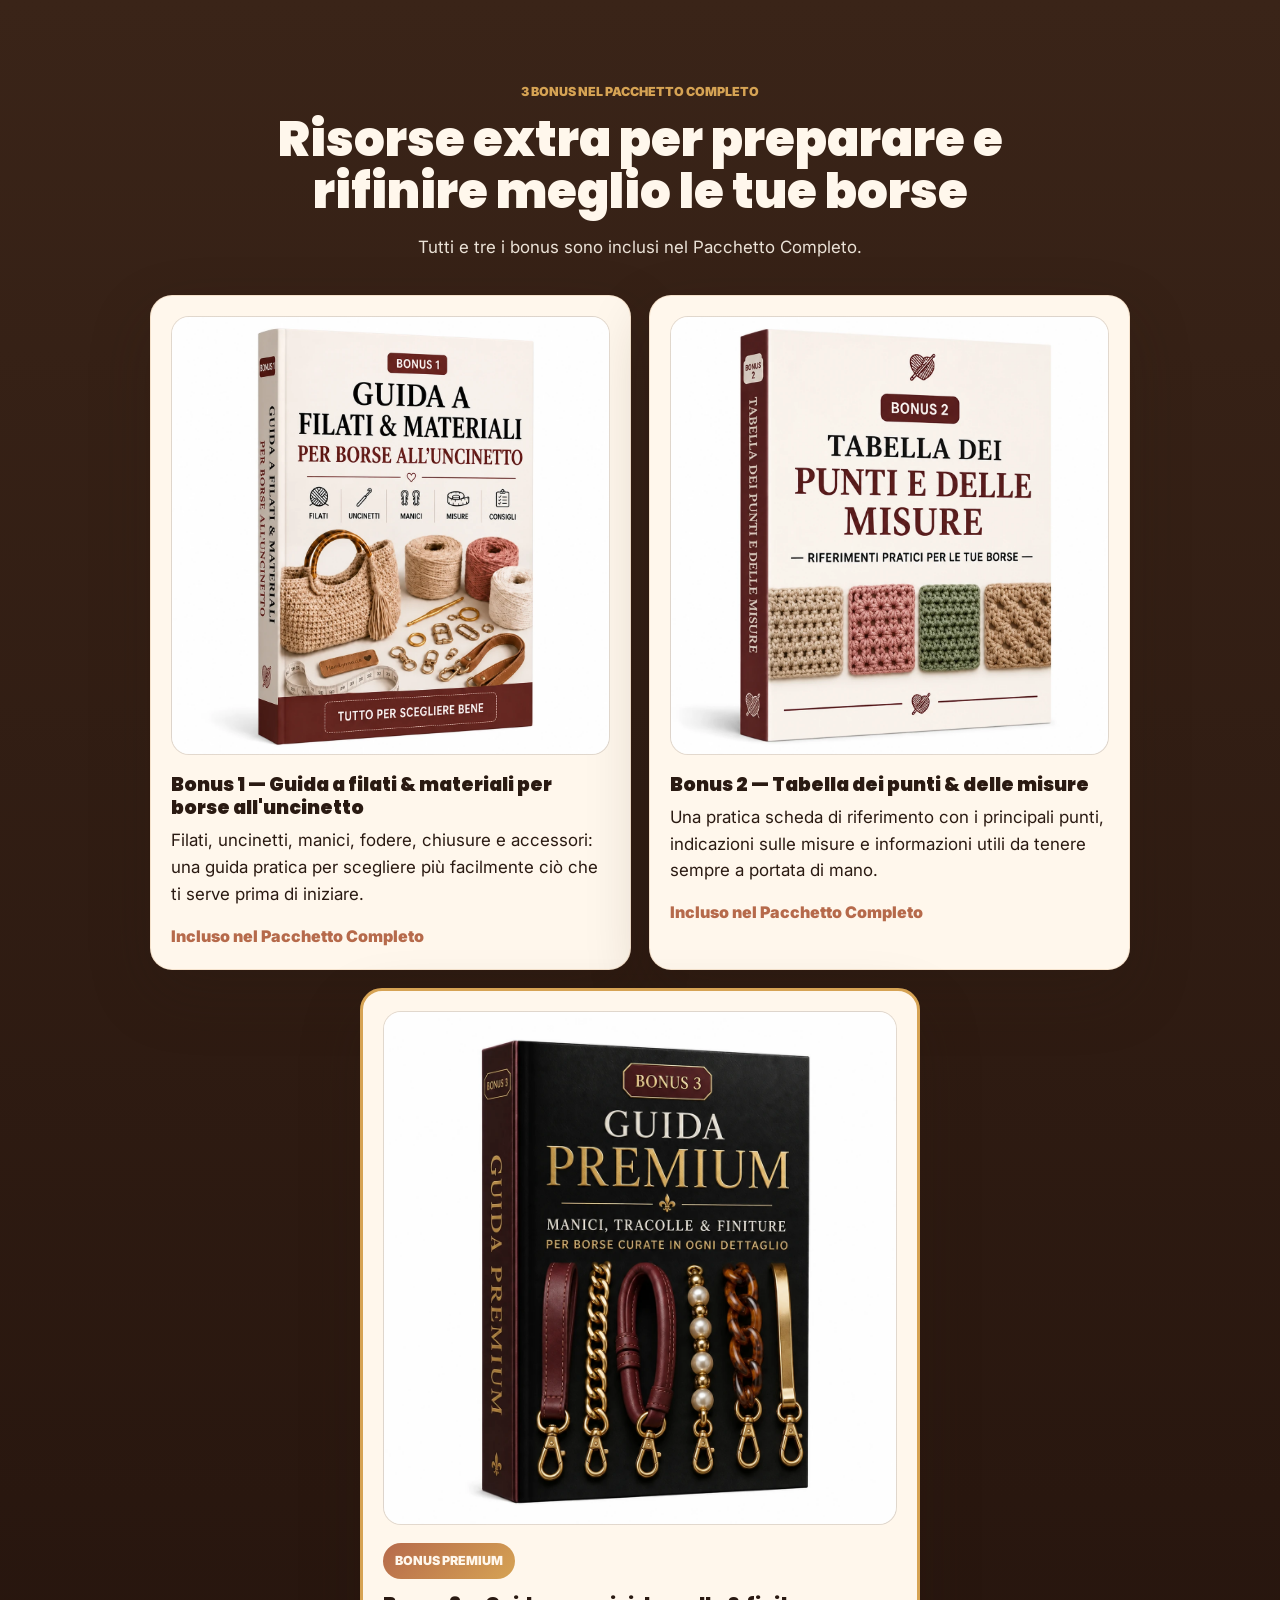
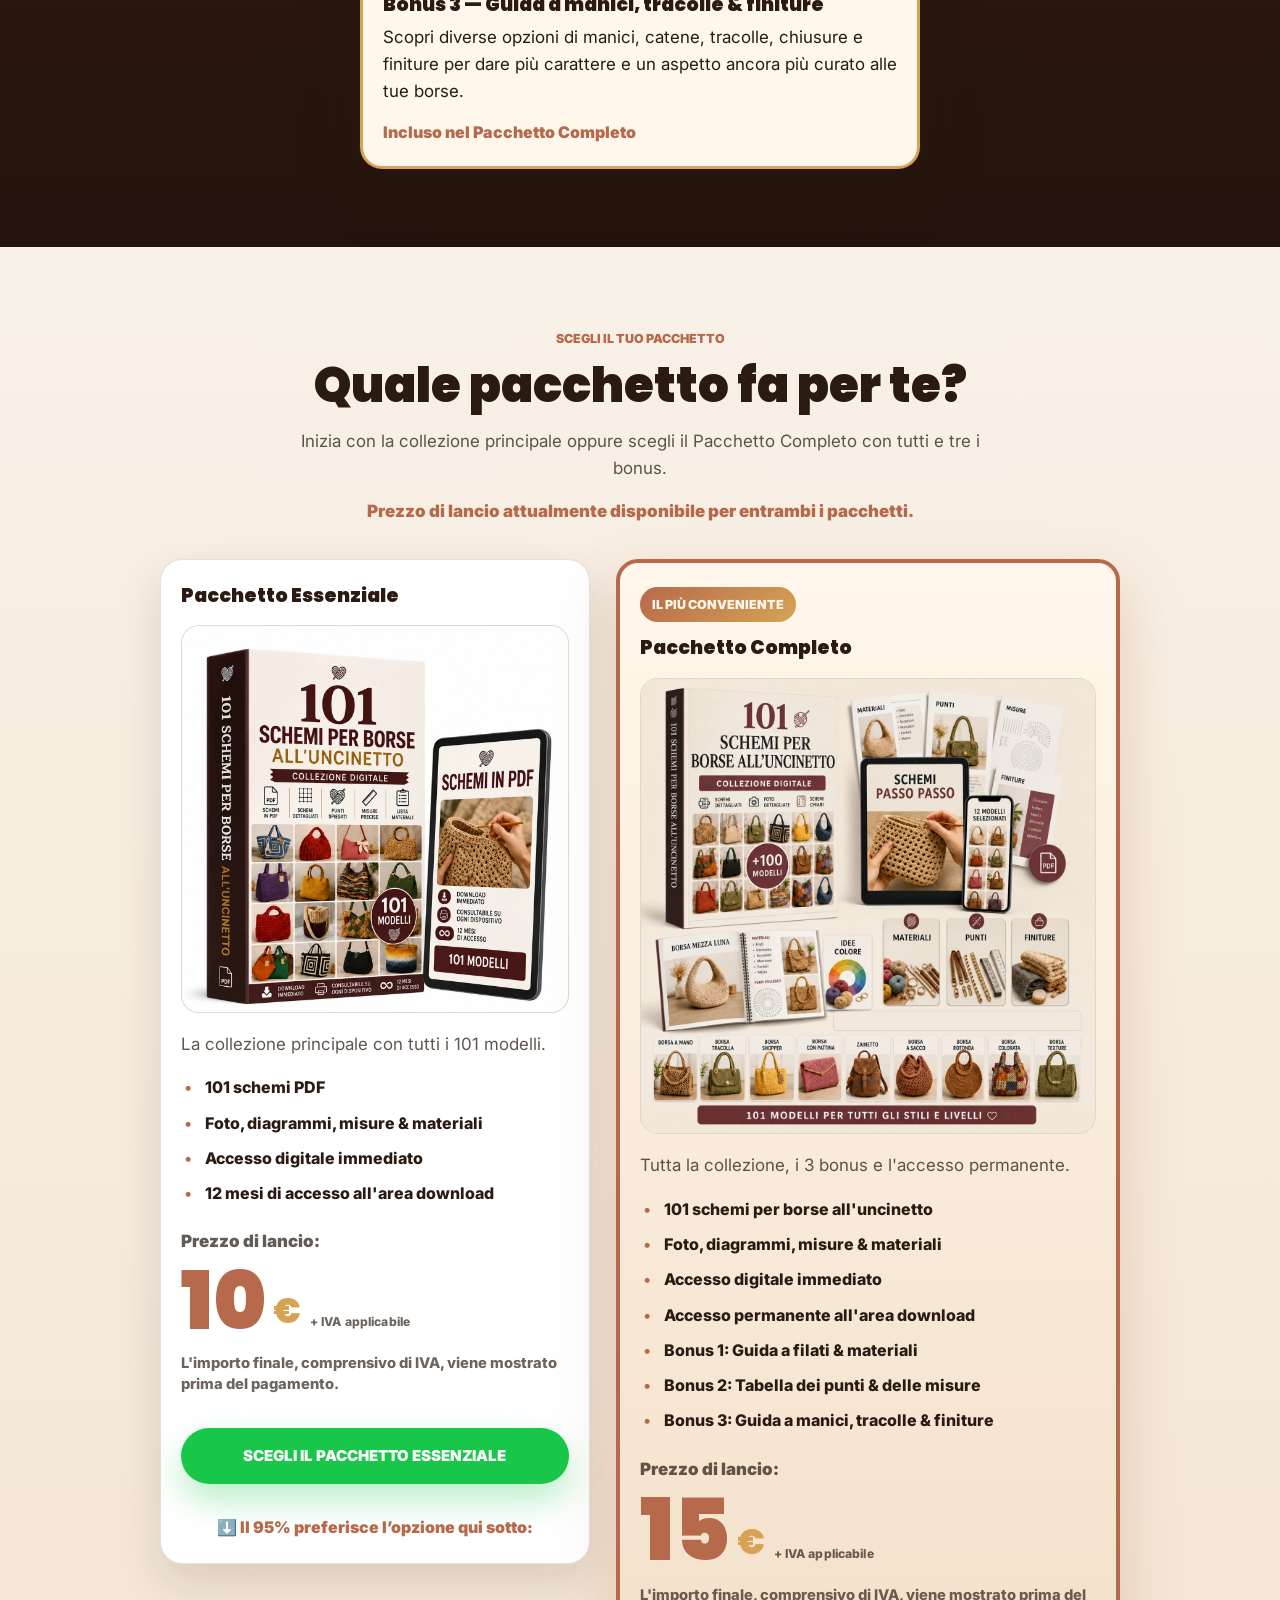
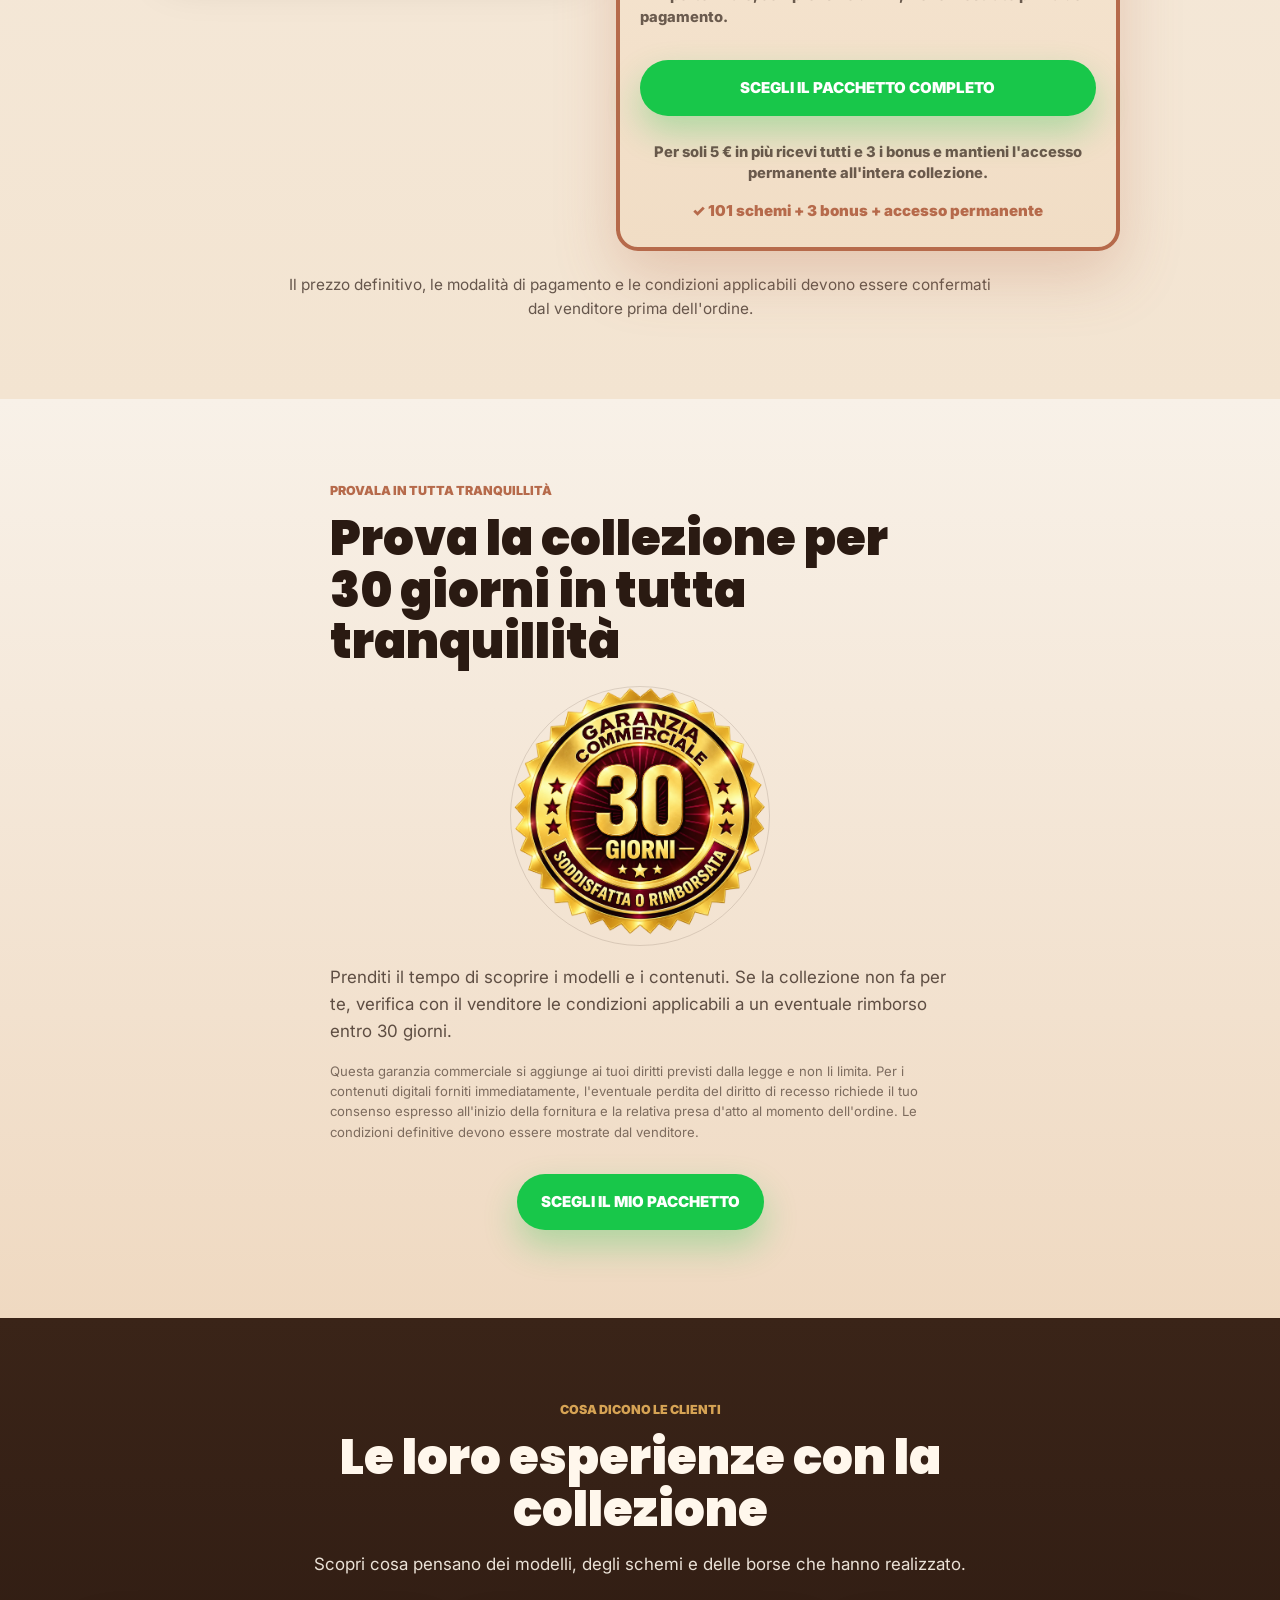
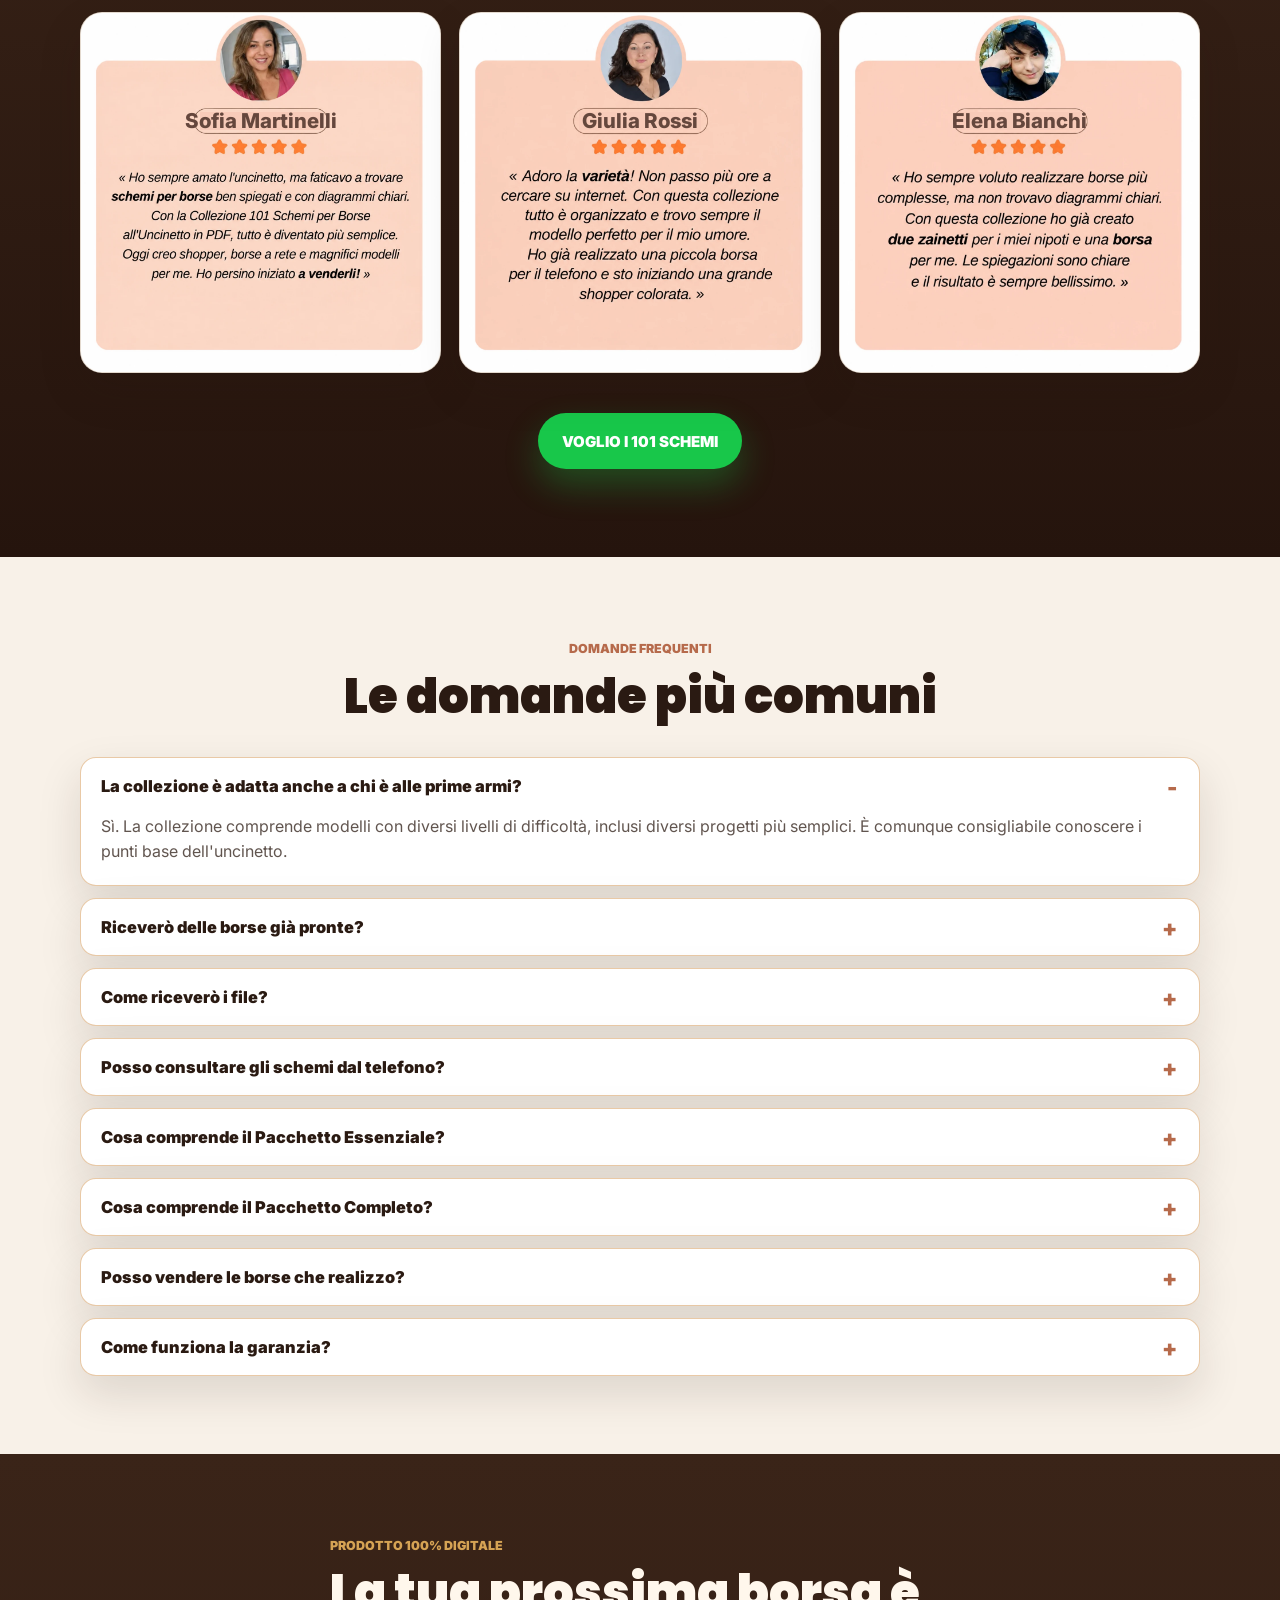
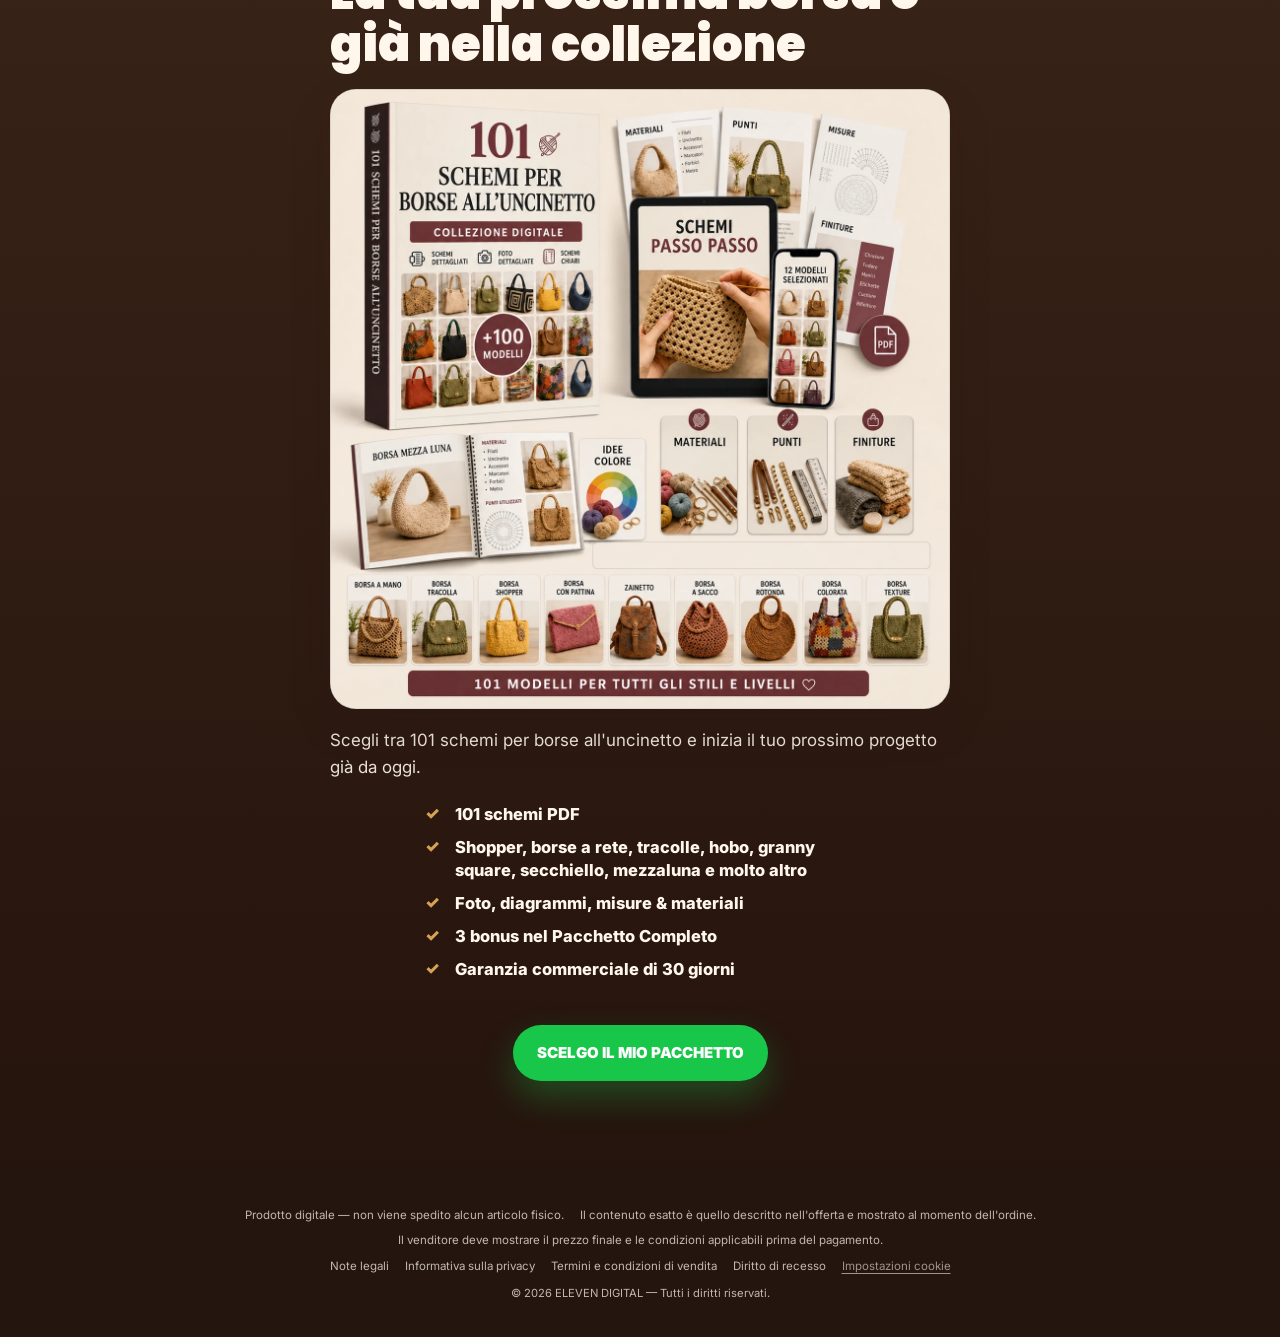
==== commit 828667ab: "Add consented Meta Pixel and CAPI bridge for Italy" ====
--- a/it/index.html
+++ b/it/index.html
@@ -55,8 +55,8 @@
     </div></div></section>
 
     <section class="section section-paper offer-section" id="offre"><div class="container"><div class="section-heading"><span class="eyebrow">SCEGLI IL TUO PACCHETTO</span><h2 data-content="oferta.titulo">Quale pacchetto fa per te?</h2><p data-content="oferta.subtitulo">Inizia con la collezione principale oppure scegli il Pacchetto Completo con tutti e tre i bonus.</p><p class="offer-urgency">Prezzo di lancio attualmente disponibile per entrambi i pacchetti.</p></div><div class="pricing-grid">
-      <article class="price-card"><h3>Pacchetto Essenziale</h3><div class="price-image image-shell"><img src="images/plan-essenziale-it.webp" alt="Pacchetto Essenziale con 101 schemi" loading="lazy"></div><p class="plan-desc">La collezione principale con tutti i 101 modelli.</p><ul><li>101 schemi PDF</li><li>Foto, diagrammi, misure &amp; materiali</li><li>Accesso digitale immediato</li><li>12 mesi di accesso all'area download</li></ul><p class="price-label">Prezzo di lancio:</p><div class="price"><span class="price-whole">10</span><span class="price-symbol price-symbol-after">€</span><span class="price-tax-inline">+ IVA applicabile</span></div><p class="price-note">L'importo finale, comprensivo di IVA, viene mostrato prima del pagamento.</p><a href="https://pay.hotmart.com/D108224425Q?off=7aar5noj&amp;checkoutMode=10" class="btn btn-primary" target="_blank" rel="noopener noreferrer">SCEGLI IL PACCHETTO ESSENZIALE</a><p class="small-note small-note-arrow">⬇️ Il 95% preferisce l’opzione qui sotto:</p></article>
-      <article class="price-card featured"><div class="choice-badge">IL PIÙ CONVENIENTE</div><h3>Pacchetto Completo</h3><div class="price-image image-shell"><img src="images/mockup-principal-it.webp" alt="Pacchetto Completo con 101 schemi e 3 bonus" loading="lazy"></div><p class="plan-desc">Tutta la collezione, i 3 bonus e l'accesso permanente.</p><ul><li>101 schemi per borse all'uncinetto</li><li>Foto, diagrammi, misure &amp; materiali</li><li>Accesso digitale immediato</li><li>Accesso permanente all'area download</li><li>Bonus 1: Guida a filati &amp; materiali</li><li>Bonus 2: Tabella dei punti &amp; delle misure</li><li>Bonus 3: Guida a manici, tracolle &amp; finiture</li></ul><p class="price-label">Prezzo di lancio:</p><div class="price"><span class="price-whole">15</span><span class="price-symbol price-symbol-after">€</span><span class="price-tax-inline">+ IVA applicabile</span></div><p class="price-note">L'importo finale, comprensivo di IVA, viene mostrato prima del pagamento.</p><a href="https://pay.hotmart.com/D108224425Q?checkoutMode=10" class="btn btn-primary" target="_blank" rel="noopener noreferrer">SCEGLI IL PACCHETTO COMPLETO</a><p class="small-note">Per soli <span>5 €</span> in più ricevi tutti e 3 i bonus e mantieni l'accesso permanente all'intera collezione.</p><p class="decision-proof">✓ 101 schemi + 3 bonus + accesso permanente</p></article>
+      <article class="price-card"><h3>Pacchetto Essenziale</h3><div class="price-image image-shell"><img src="images/plan-essenziale-it.webp" alt="Pacchetto Essenziale con 101 schemi" loading="lazy"></div><p class="plan-desc">La collezione principale con tutti i 101 modelli.</p><ul><li>101 schemi PDF</li><li>Foto, diagrammi, misure &amp; materiali</li><li>Accesso digitale immediato</li><li>12 mesi di accesso all'area download</li></ul><p class="price-label">Prezzo di lancio:</p><div class="price"><span class="price-whole">10</span><span class="price-symbol price-symbol-after">€</span><span class="price-tax-inline">+ IVA applicabile</span></div><p class="price-note">L'importo finale, comprensivo di IVA, viene mostrato prima del pagamento.</p><a href="https://pay.hotmart.com/D108224425Q?off=7aar5noj&amp;checkoutMode=10" class="btn btn-primary" target="_blank" rel="noopener noreferrer" data-meta-checkout="Pacchetto Essenziale" data-meta-value="10">SCEGLI IL PACCHETTO ESSENZIALE</a><p class="small-note small-note-arrow">⬇️ Il 95% preferisce l’opzione qui sotto:</p></article>
+      <article class="price-card featured"><div class="choice-badge">IL PIÙ CONVENIENTE</div><h3>Pacchetto Completo</h3><div class="price-image image-shell"><img src="images/mockup-principal-it.webp" alt="Pacchetto Completo con 101 schemi e 3 bonus" loading="lazy"></div><p class="plan-desc">Tutta la collezione, i 3 bonus e l'accesso permanente.</p><ul><li>101 schemi per borse all'uncinetto</li><li>Foto, diagrammi, misure &amp; materiali</li><li>Accesso digitale immediato</li><li>Accesso permanente all'area download</li><li>Bonus 1: Guida a filati &amp; materiali</li><li>Bonus 2: Tabella dei punti &amp; delle misure</li><li>Bonus 3: Guida a manici, tracolle &amp; finiture</li></ul><p class="price-label">Prezzo di lancio:</p><div class="price"><span class="price-whole">15</span><span class="price-symbol price-symbol-after">€</span><span class="price-tax-inline">+ IVA applicabile</span></div><p class="price-note">L'importo finale, comprensivo di IVA, viene mostrato prima del pagamento.</p><a href="https://pay.hotmart.com/D108224425Q?checkoutMode=10" class="btn btn-primary" target="_blank" rel="noopener noreferrer" data-meta-checkout="Pacchetto Completo" data-meta-value="15">SCEGLI IL PACCHETTO COMPLETO</a><p class="small-note">Per soli <span>5 €</span> in più ricevi tutti e 3 i bonus e mantieni l'accesso permanente all'intera collezione.</p><p class="decision-proof">✓ 101 schemi + 3 bonus + accesso permanente</p></article>
     </div><p class="currency-safe-note">Il prezzo definitivo, le modalità di pagamento e le condizioni applicabili devono essere confermati dal venditore prima dell'ordine.</p></div></section>
 
     <section class="section section-warm" id="garantie"><div class="container narrow section-stack"><span class="eyebrow">PROVALA IN TUTTA TRANQUILLITÀ</span><h2>Prova la collezione per 30 giorni in tutta tranquillità</h2><div class="warranty-badge image-shell"><img src="images/garanzia-30-giorni-it.webp" alt="Garanzia commerciale di 30 giorni" loading="lazy"></div><p>Prenditi il tempo di scoprire i modelli e i contenuti. Se la collezione non fa per te, verifica con il venditore le condizioni applicabili a un eventuale rimborso entro 30 giorni.</p><p class="legal-compact">Questa garanzia commerciale si aggiunge ai tuoi diritti previsti dalla legge e non li limita. Per i contenuti digitali forniti immediatamente, l'eventuale perdita del diritto di recesso richiede il tuo consenso espresso all'inizio della fornitura e la relativa presa d'atto al momento dell'ordine. Le condizioni definitive devono essere mostrate dal venditore.</p><div class="block-cta-center"><a href="#offre" class="btn btn-primary js-cta">SCEGLI IL MIO PACCHETTO</a></div></div></section>
@@ -76,7 +76,12 @@
 
     <section class="section final-section section-dark" id="final"><div class="container narrow section-stack"><span class="eyebrow light">PRODOTTO 100% DIGITALE</span><h2>La tua prossima borsa è già nella collezione</h2><div class="image-shell final-image"><img src="images/mockup-principal-it.webp" alt="Collezione completa di 101 schemi e 3 bonus" loading="lazy"></div><p>Scegli tra 101 schemi per borse all'uncinetto e inizia il tuo prossimo progetto già da oggi.</p><ul class="hero-list final-bullets"><li>101 schemi PDF</li><li>Shopper, borse a rete, tracolle, hobo, granny square, secchiello, mezzaluna e molto altro</li><li>Foto, diagrammi, misure &amp; materiali</li><li>3 bonus nel Pacchetto Completo</li><li>Garanzia commerciale di 30 giorni</li></ul><div class="block-cta-center"><a href="#offre" class="btn btn-primary js-cta">SCELGO IL MIO PACCHETTO</a></div></div></section>
   </main>
-  <footer class="footer"><div class="container"><div class="footer-legal"><span>Prodotto digitale — non viene spedito alcun articolo fisico.</span><span>Il contenuto esatto è quello descritto nell'offerta e mostrato al momento dell'ordine.</span><span>Il venditore deve mostrare il prezzo finale e le condizioni applicabili prima del pagamento.</span></div><div class="footer-legal" aria-label="Informazioni legali"><span>Note legali</span><span>Informativa sulla privacy</span><span>Termini e condizioni di vendita</span><span>Diritto di recesso</span></div><p class="footer-copy">© <span class="js-year">2026</span> ELEVEN DIGITAL — Tutti i diritti riservati.</p></div></footer>
+  <footer class="footer"><div class="container"><div class="footer-legal"><span>Prodotto digitale — non viene spedito alcun articolo fisico.</span><span>Il contenuto esatto è quello descritto nell'offerta e mostrato al momento dell'ordine.</span><span>Il venditore deve mostrare il prezzo finale e le condizioni applicabili prima del pagamento.</span></div><div class="footer-legal" aria-label="Informazioni legali"><span>Note legali</span><span>Informativa sulla privacy</span><span>Termini e condizioni di vendita</span><span>Diritto di recesso</span><button class="cookie-settings" type="button" data-cookie-settings>Impostazioni cookie</button></div><p class="footer-copy">© <span class="js-year">2026</span> ELEVEN DIGITAL — Tutti i diritti riservati.</p></div></footer>
+  <aside class="cookie-banner" id="metaConsentBanner" role="dialog" aria-labelledby="metaConsentTitle" hidden>
+    <p id="metaConsentTitle"><strong>Preferenze sulla privacy</strong></p>
+    <p>Con il tuo consenso utilizziamo il Meta Pixel per misurare le visite e i clic sui pacchetti. Puoi rifiutare senza limitare l'accesso al sito e modificare la scelta in qualsiasi momento.</p>
+    <div><button class="cookie-choice cookie-refuse" type="button" data-cookie-refuse>RIFIUTA</button><button class="cookie-choice cookie-accept" type="button" data-cookie-accept>ACCETTA</button></div>
+  </aside>
   <script src="js/script.js"></script>
 
 
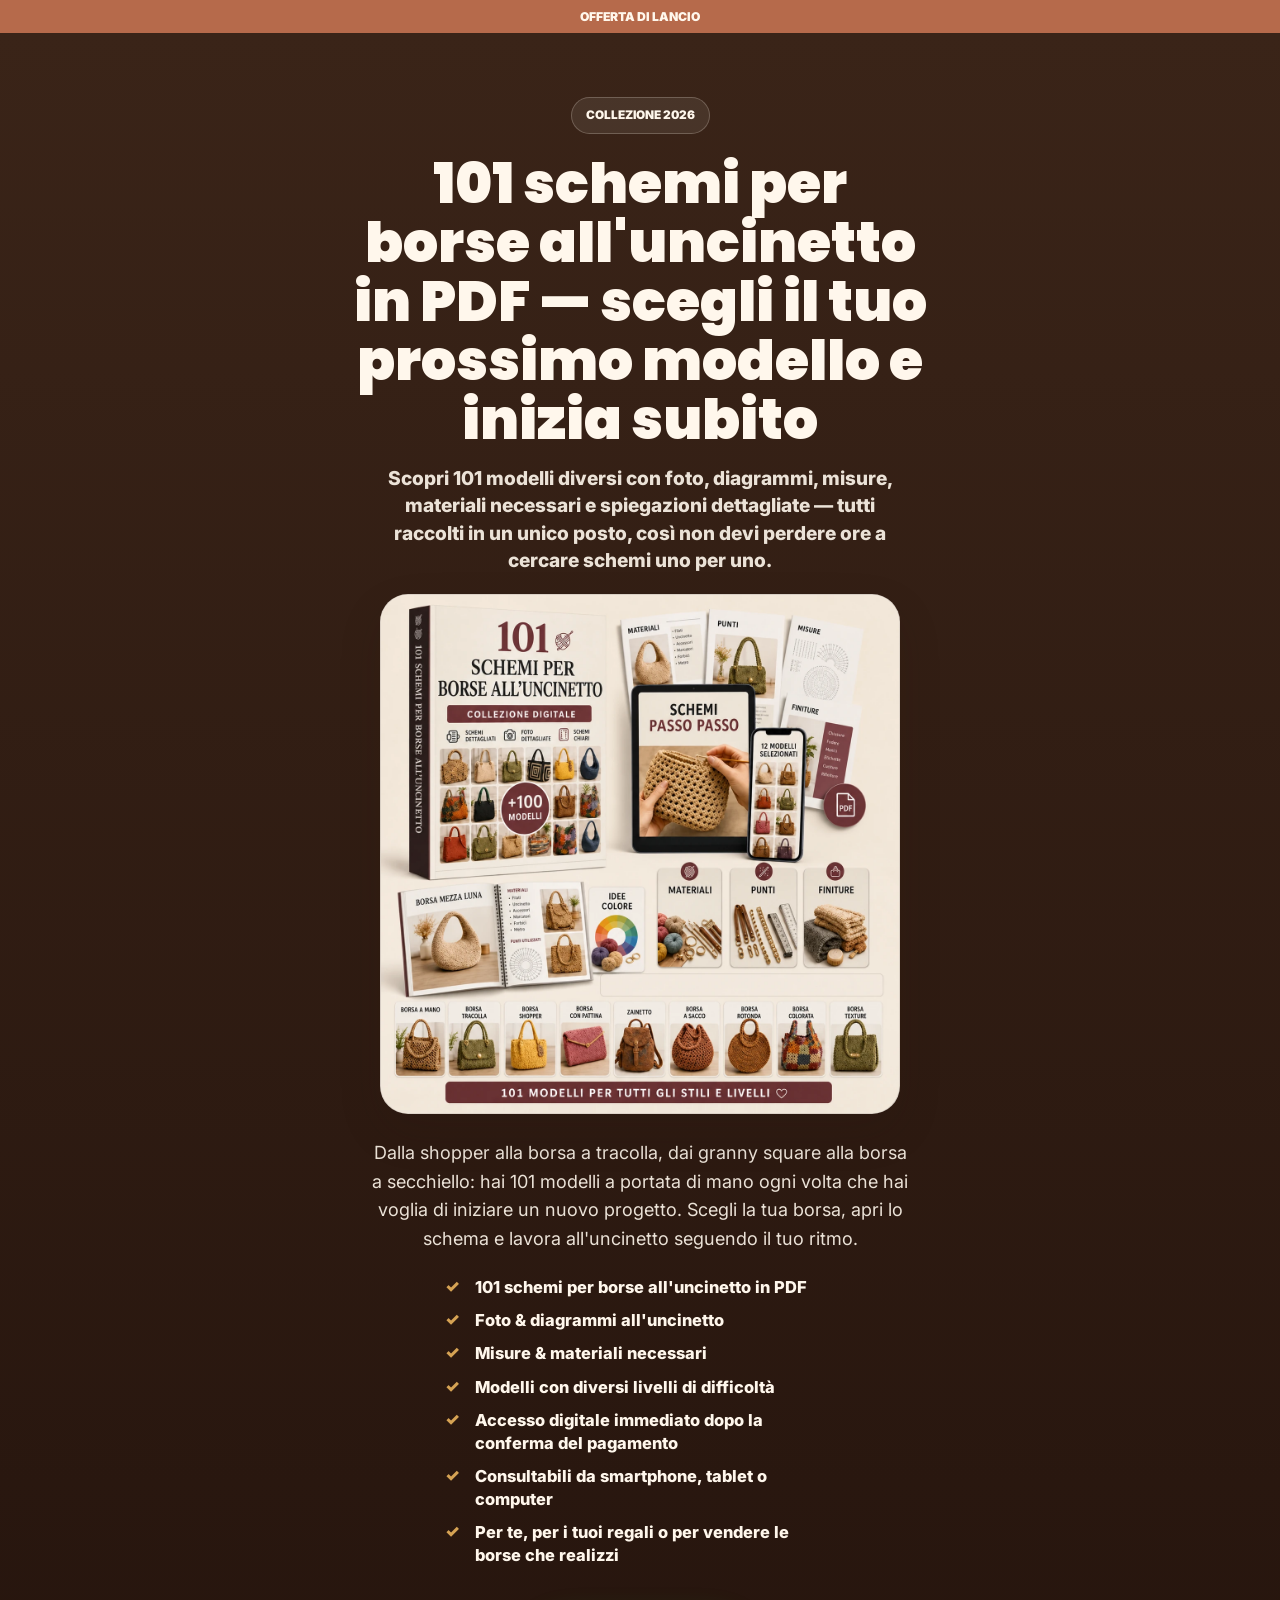
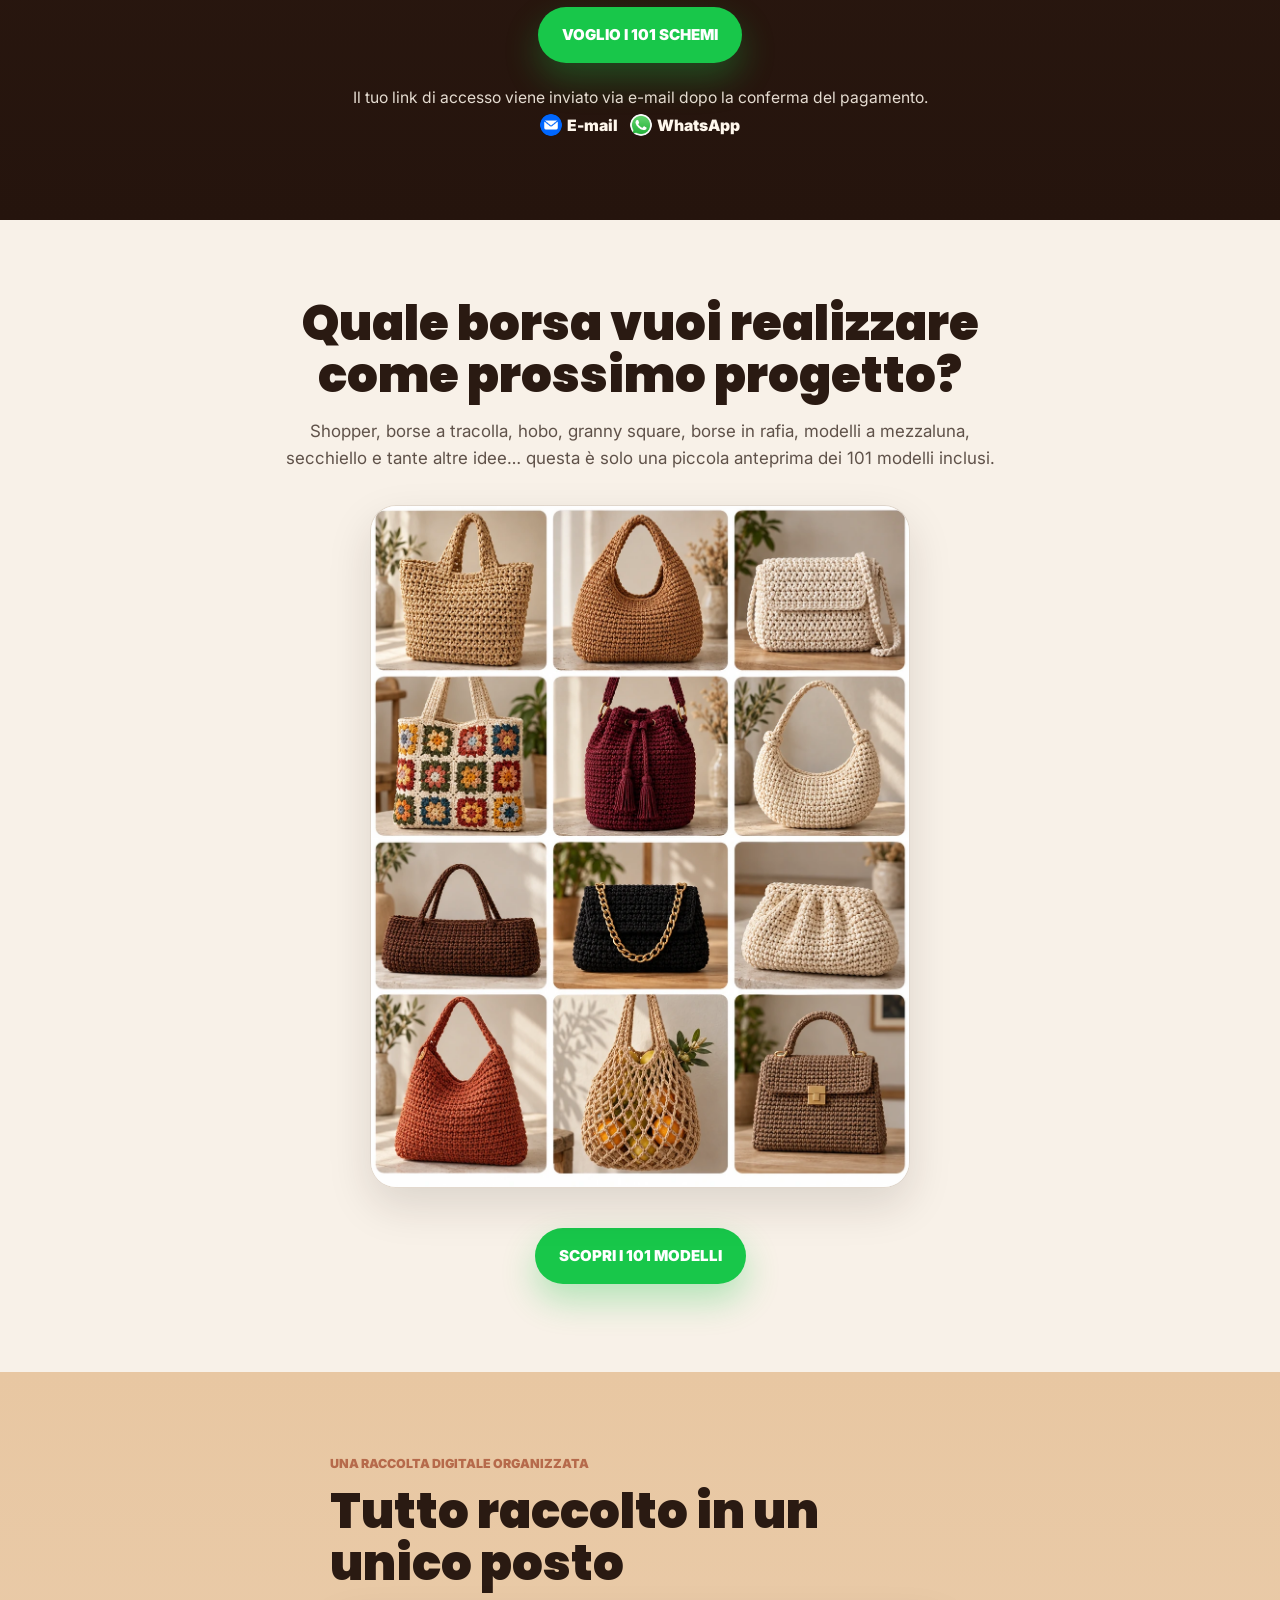
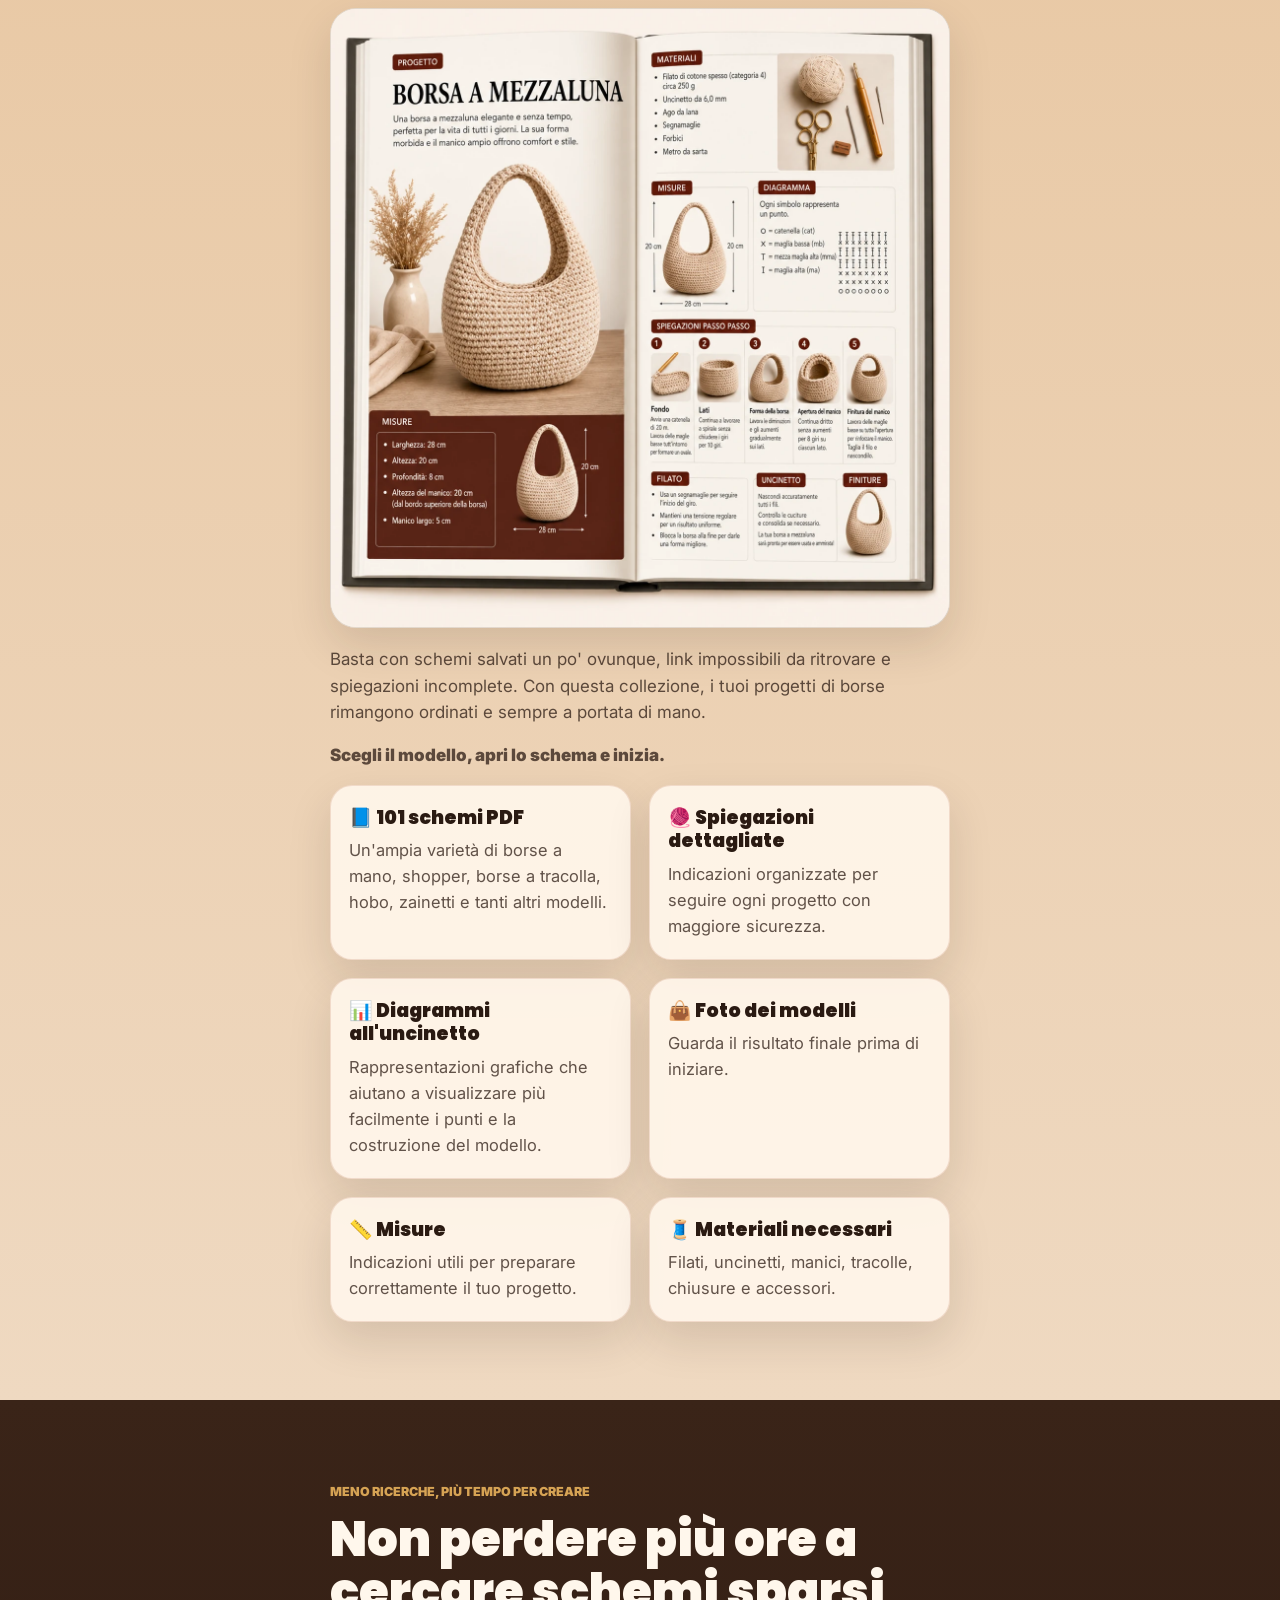
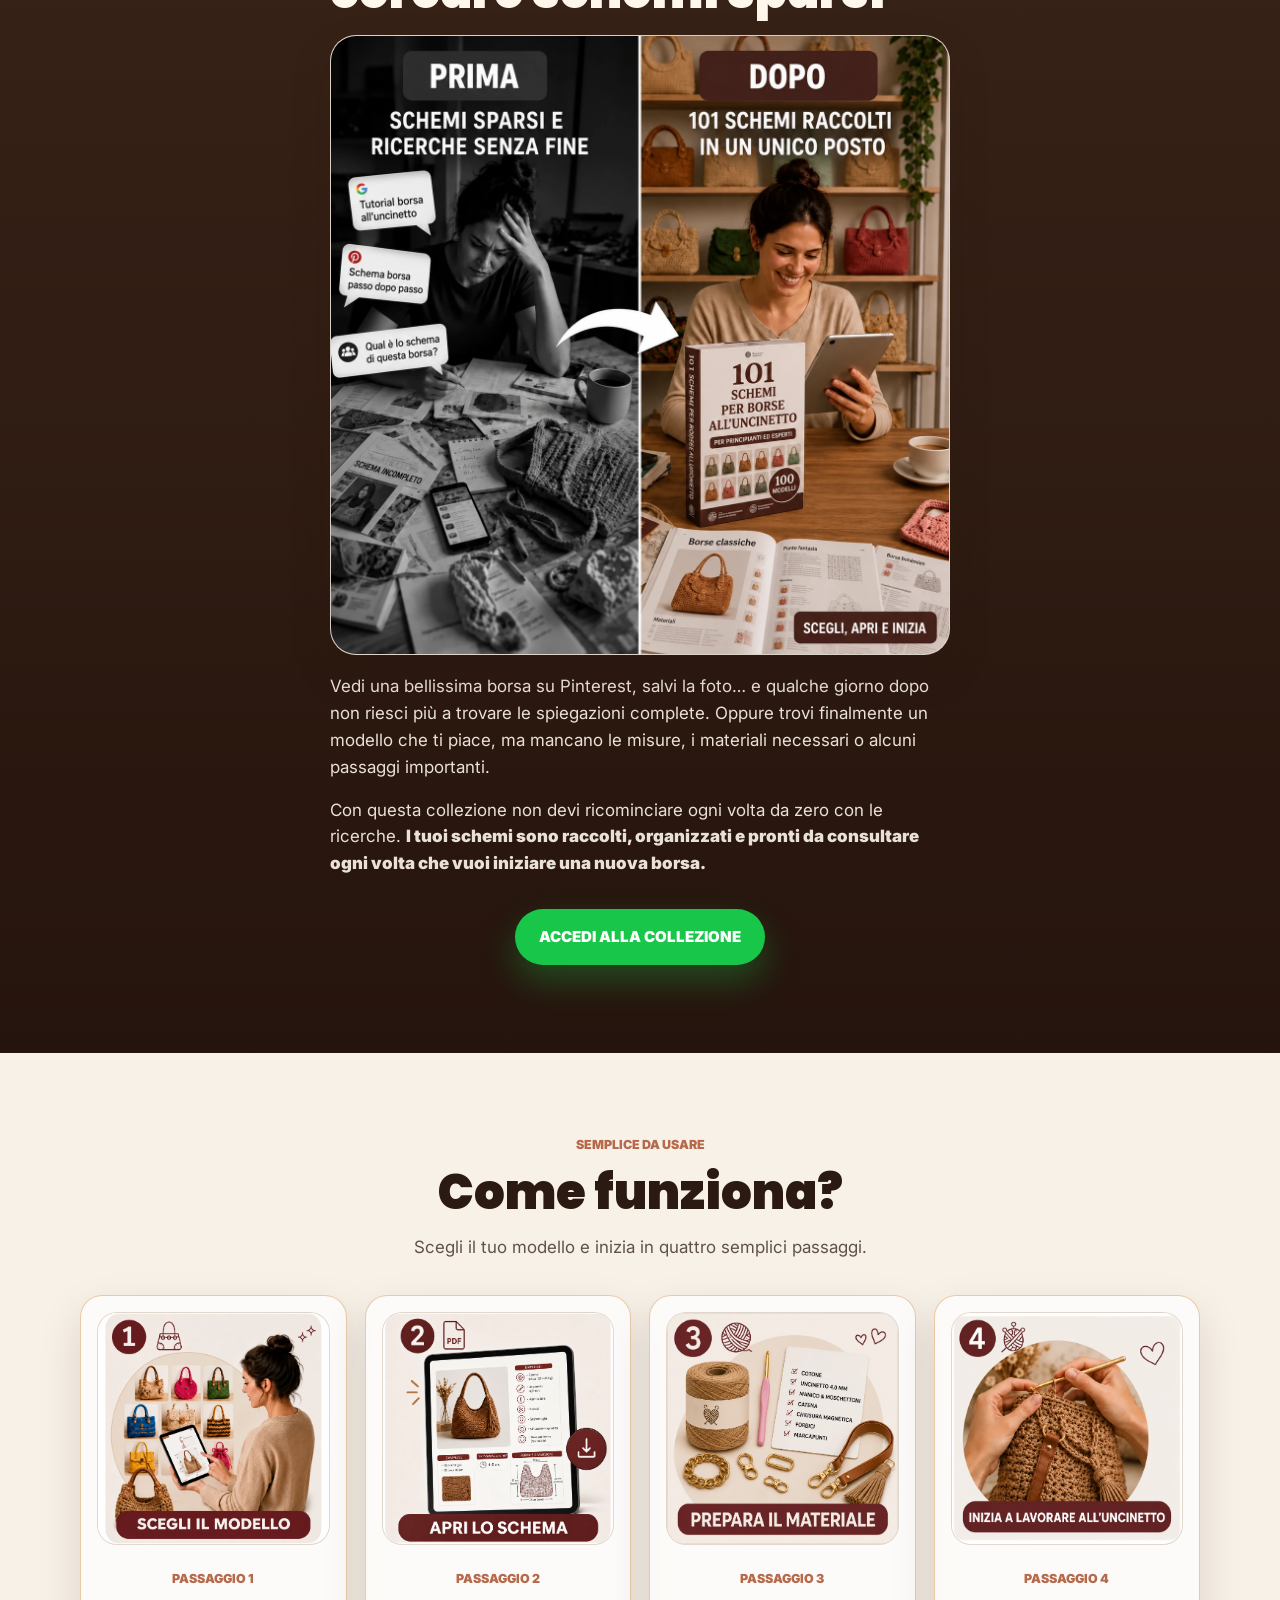
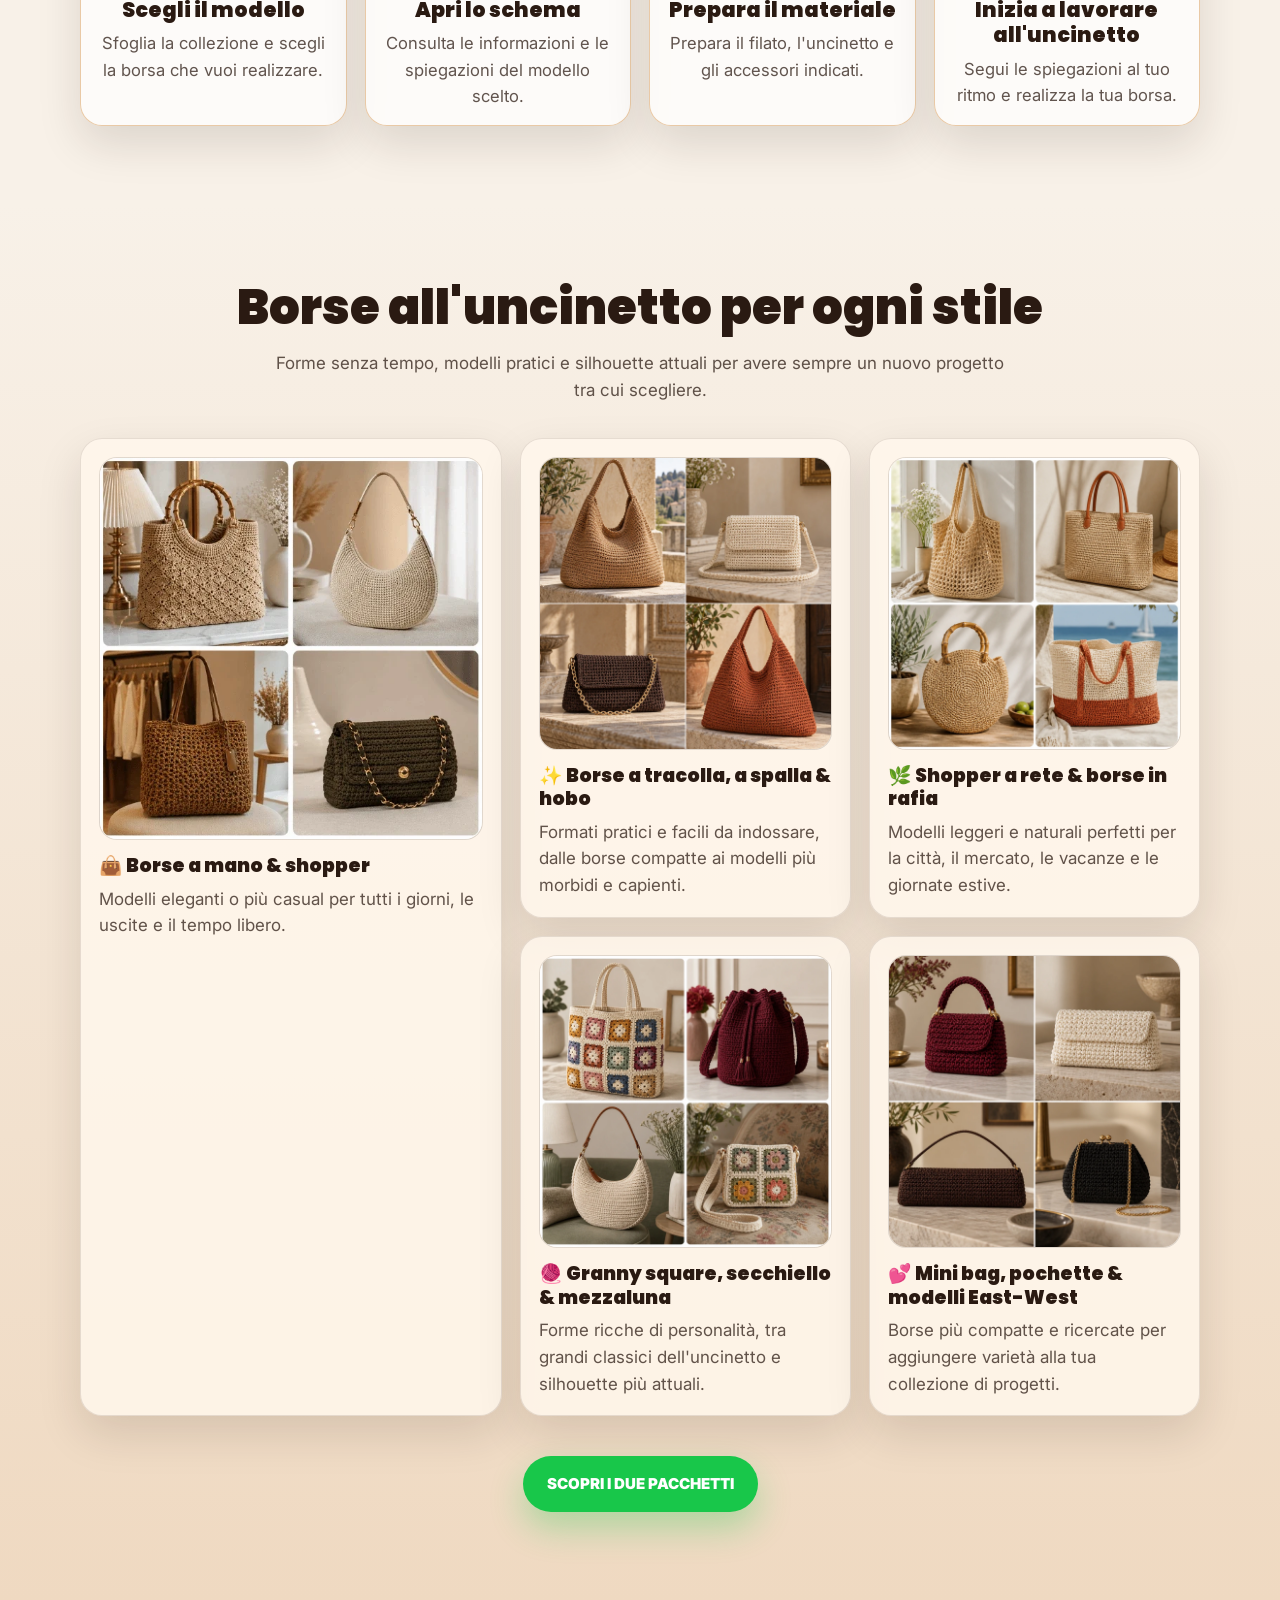
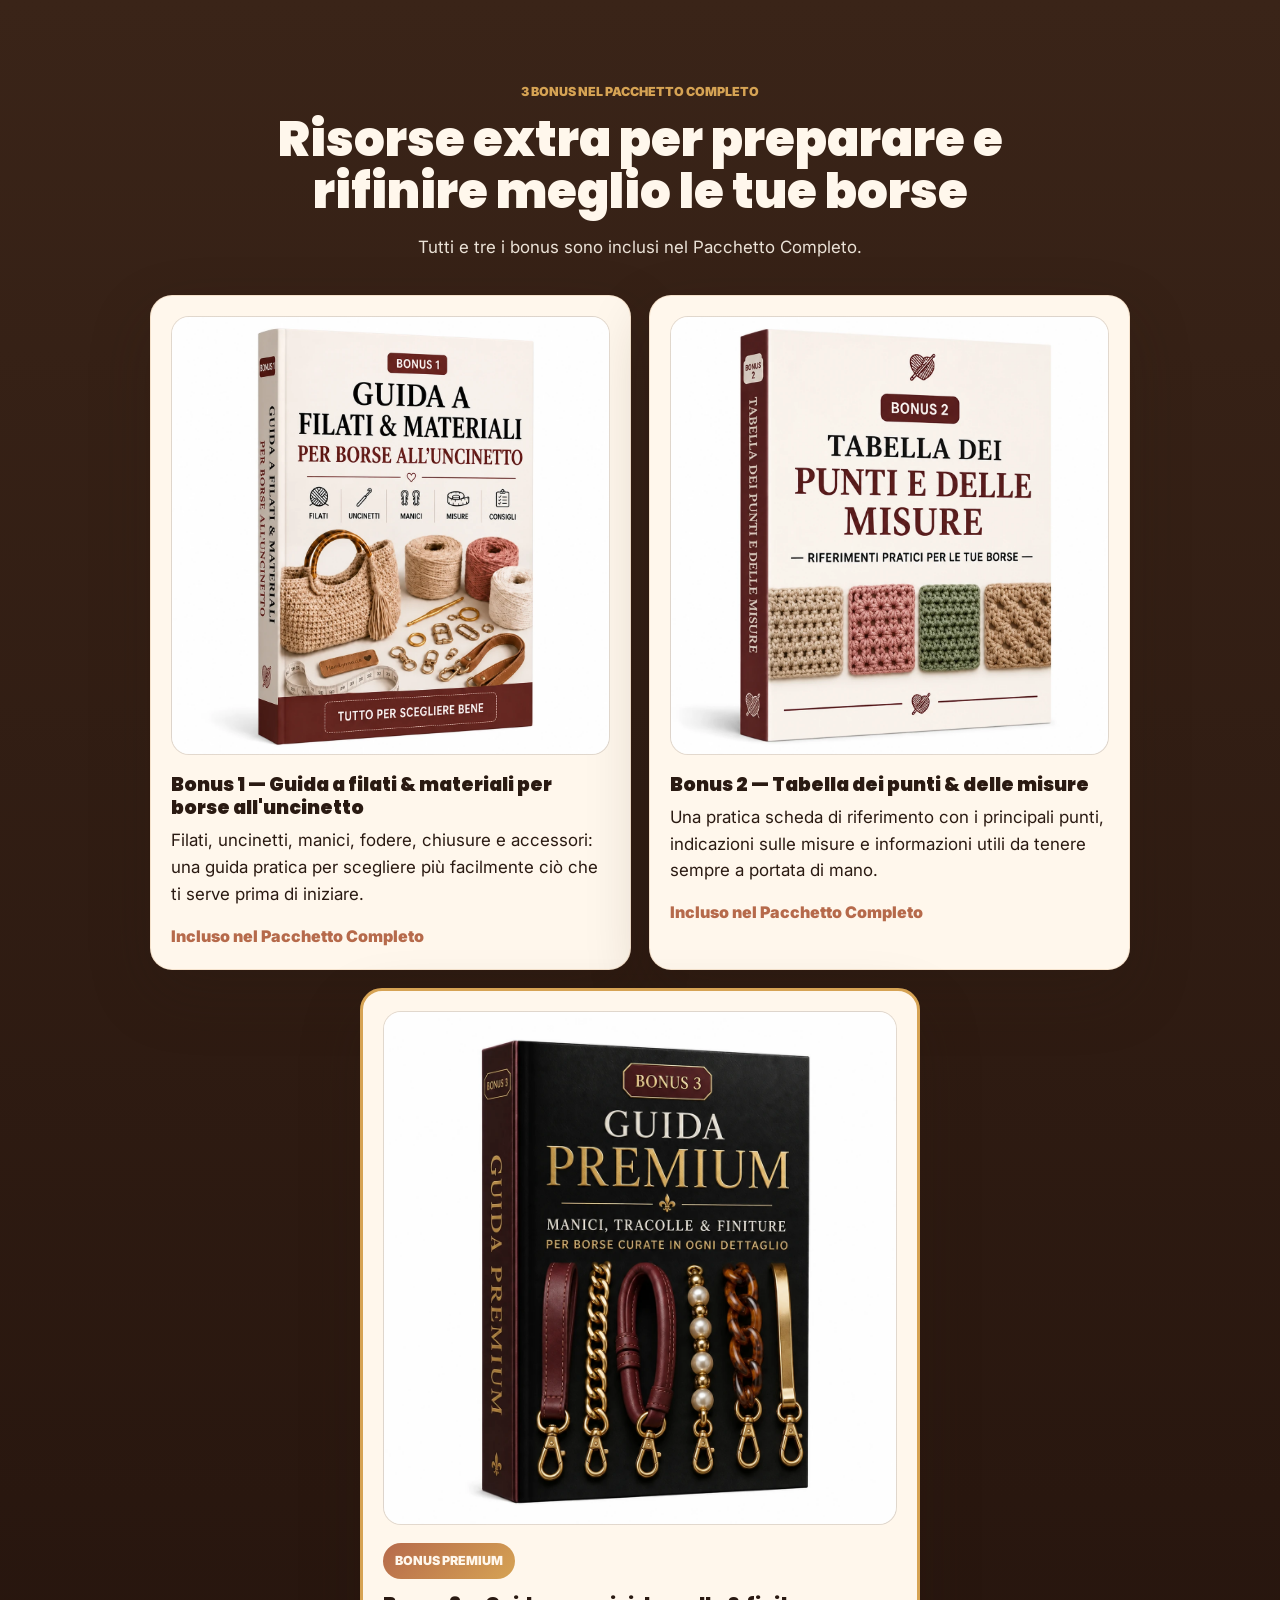
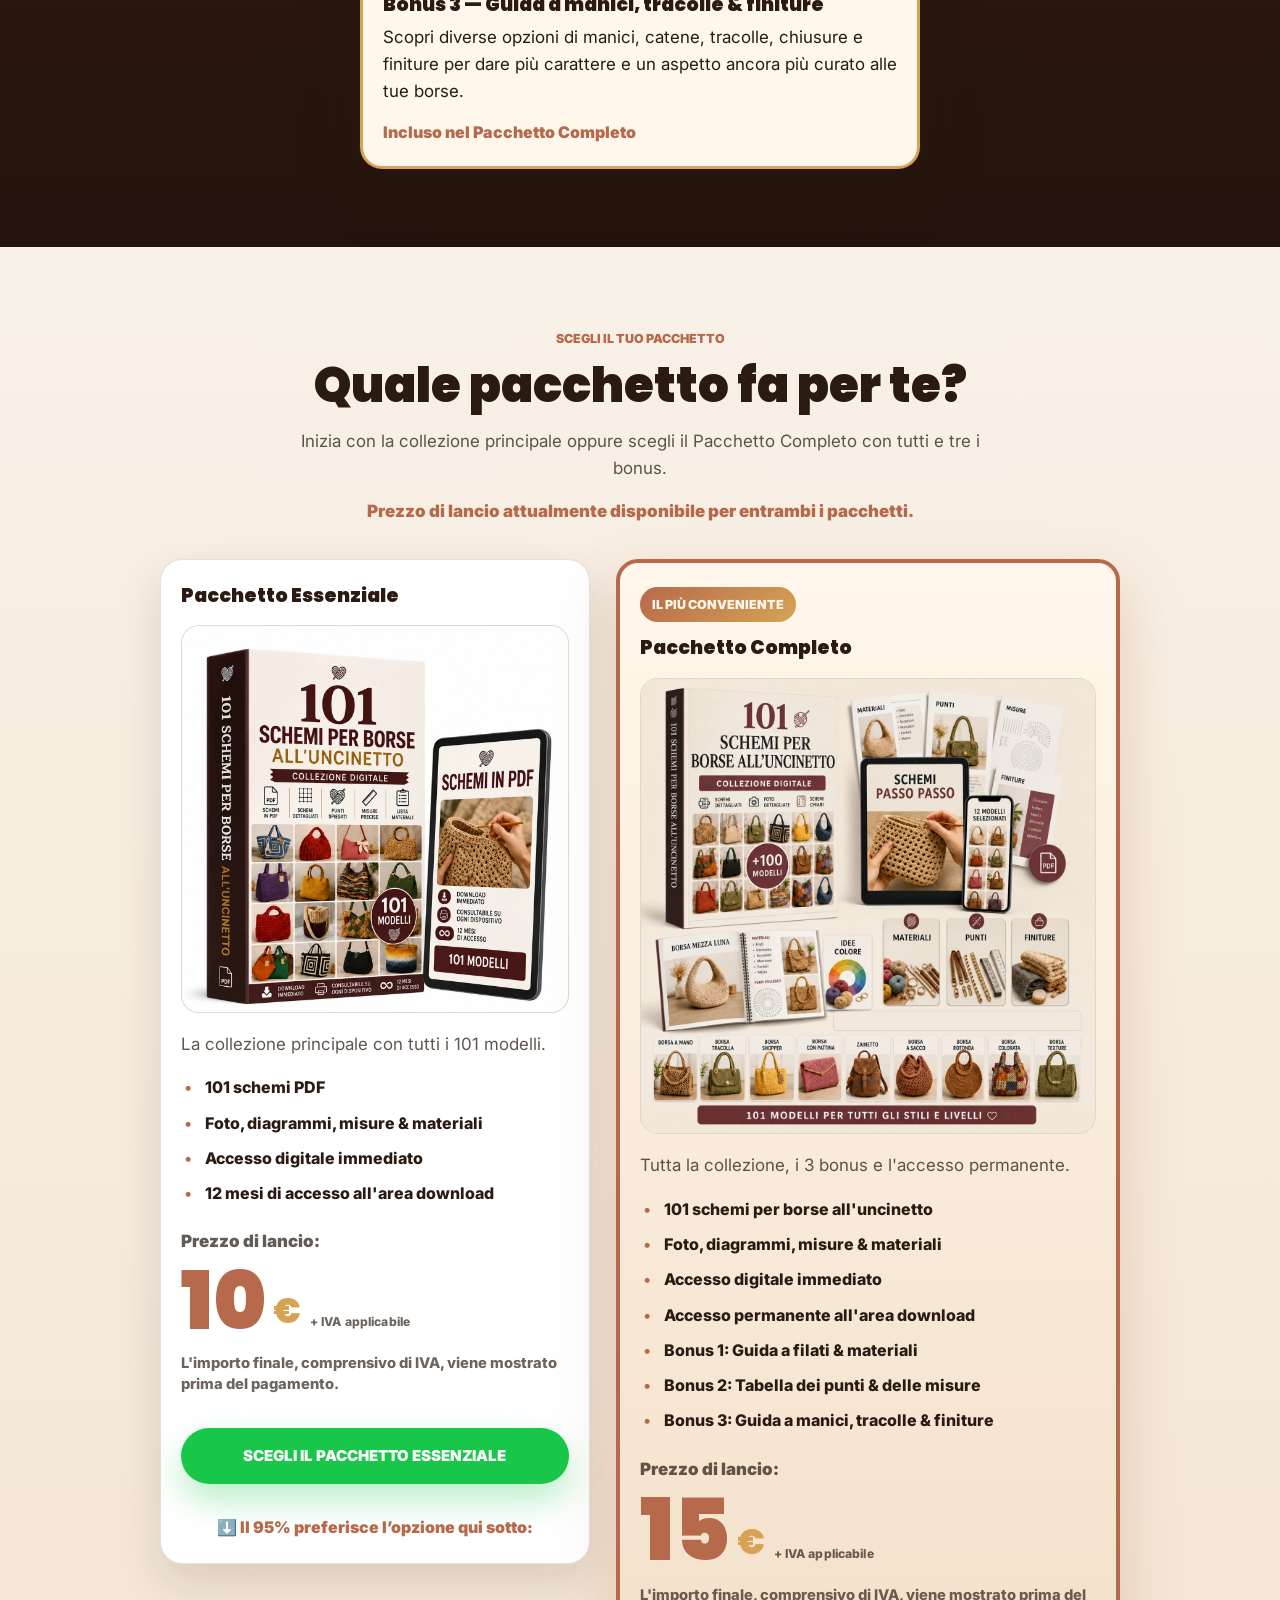
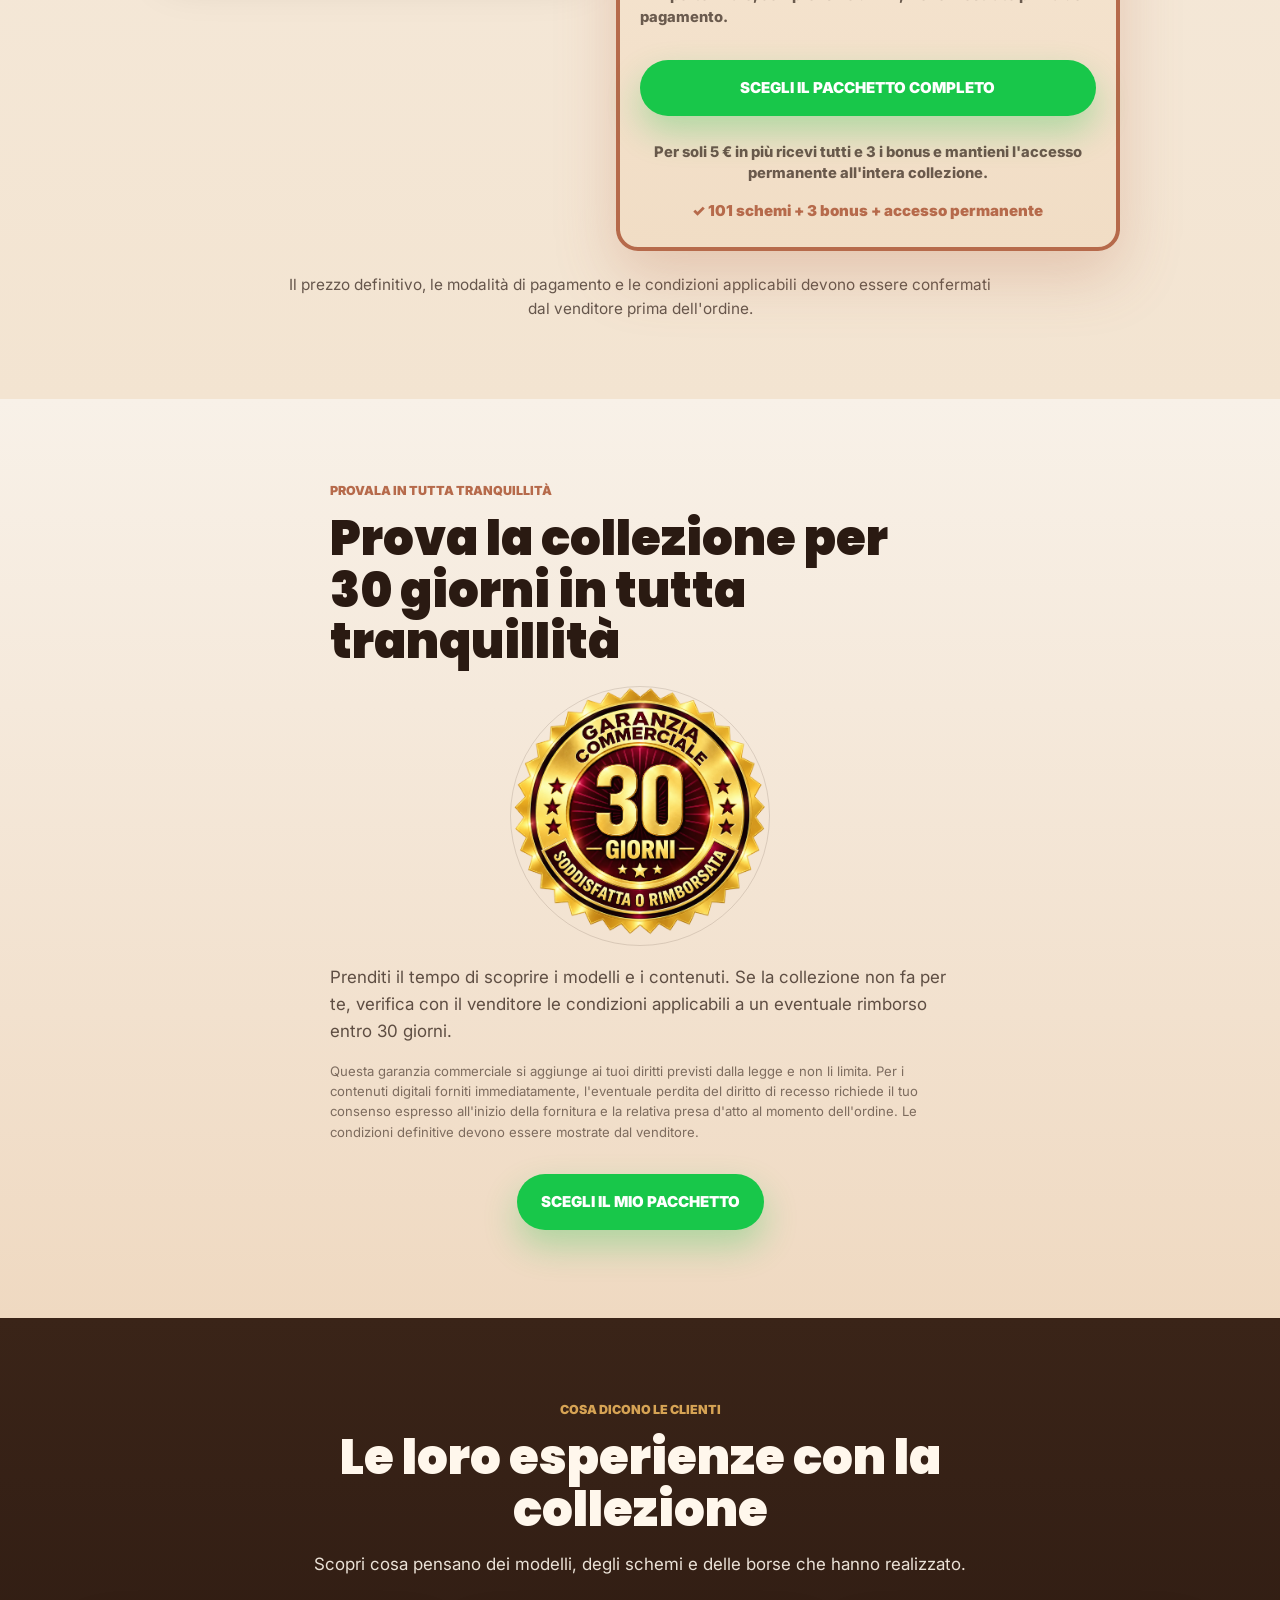
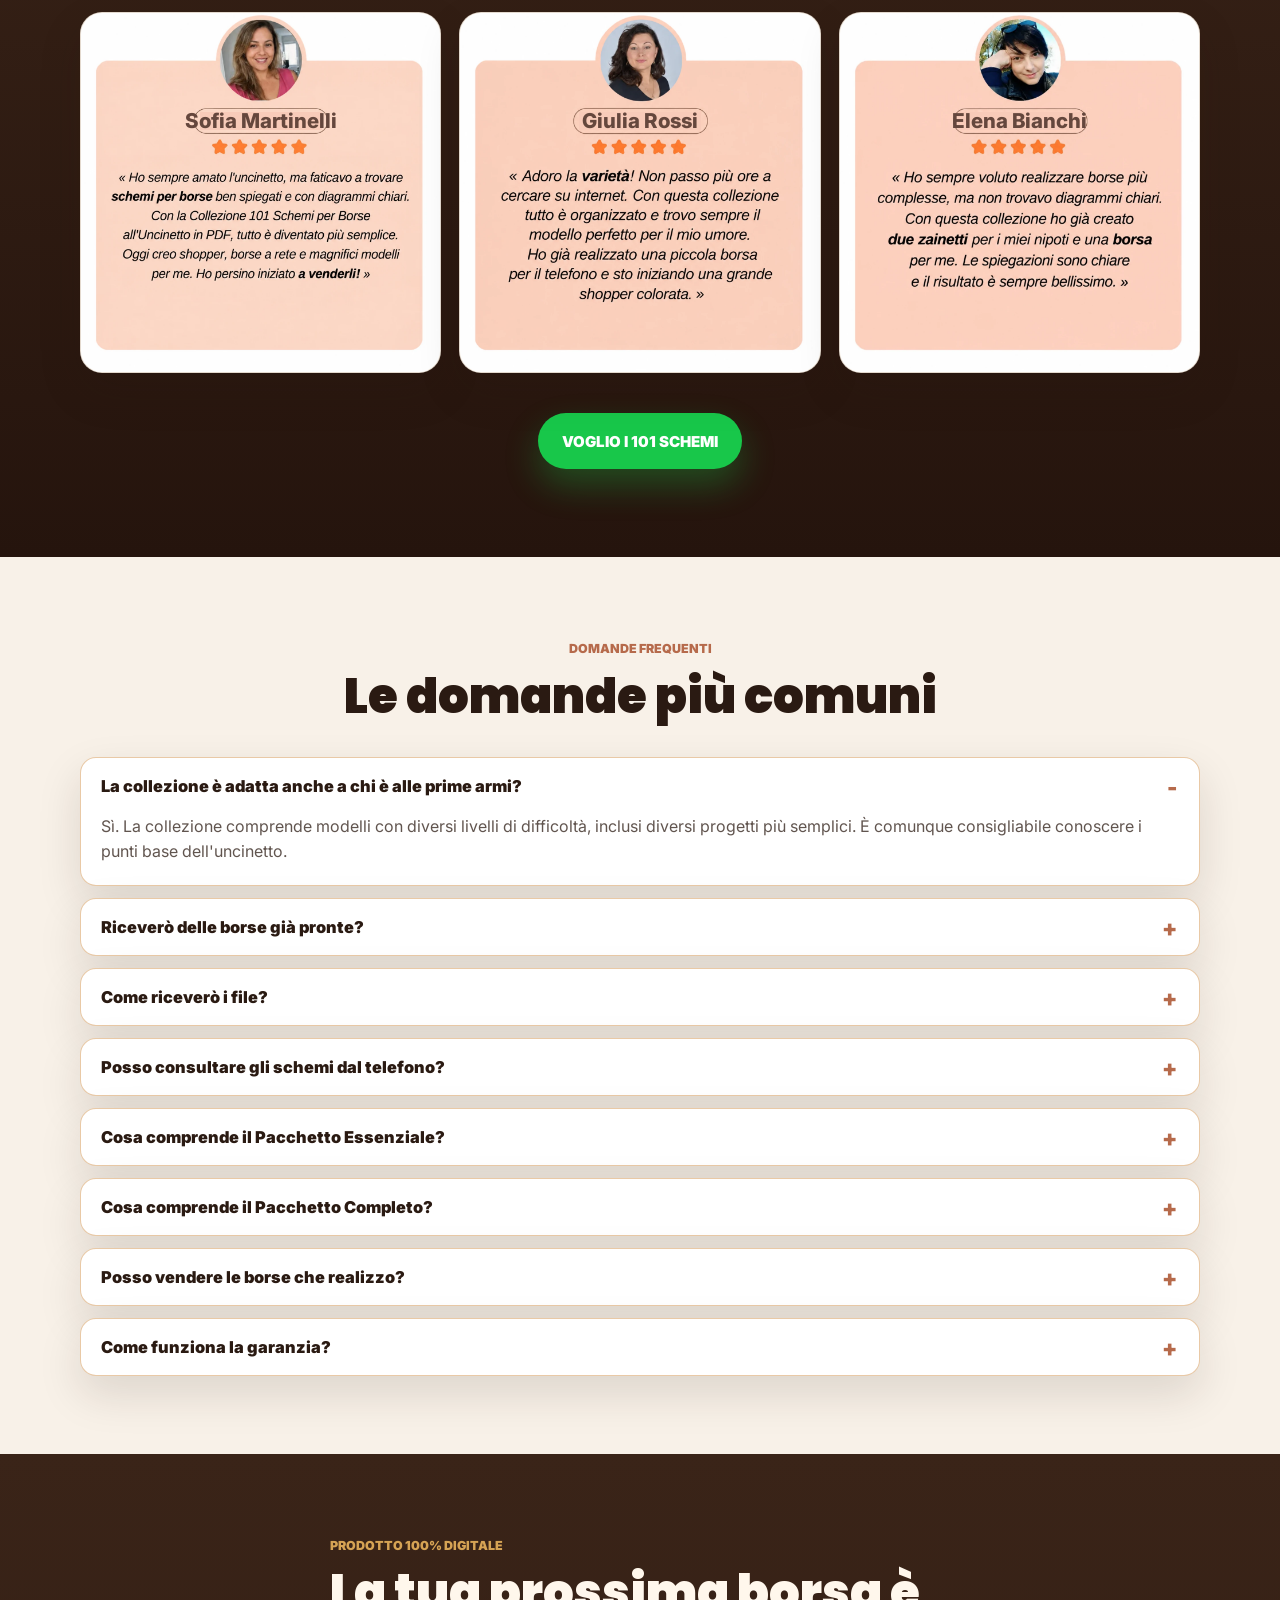
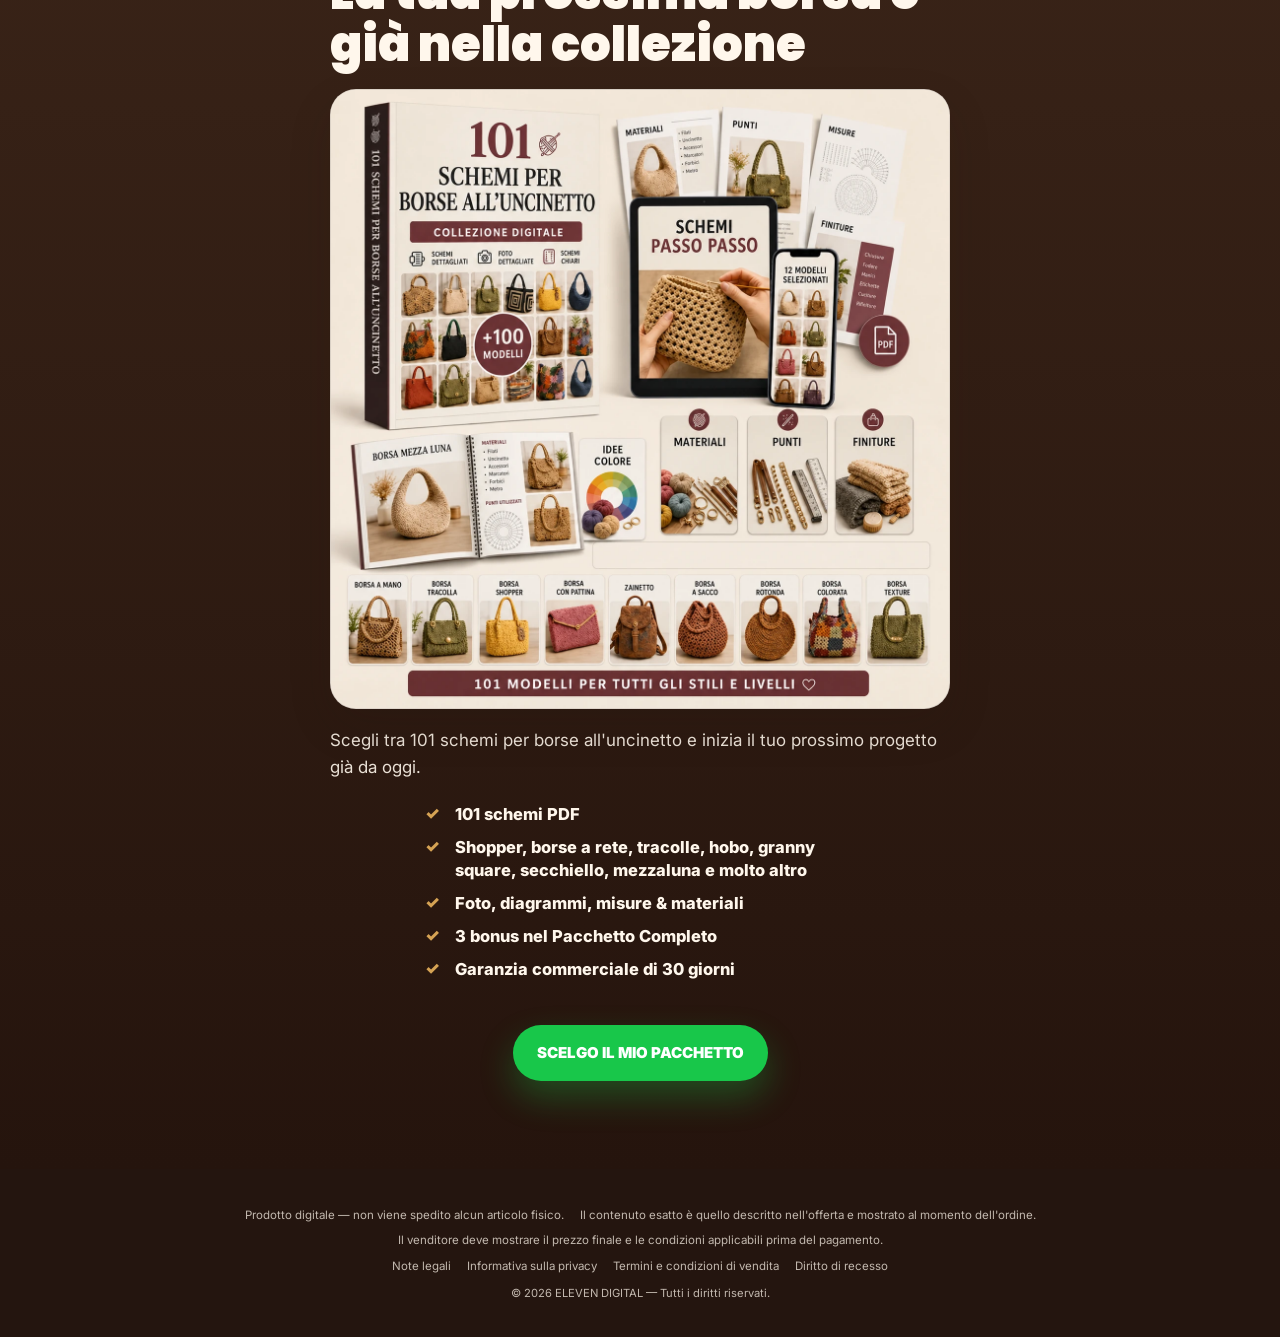
==== commit e502c68f: "Hide consent UI and load Italian pixel automatically" ====
--- a/it/index.html
+++ b/it/index.html
@@ -76,12 +76,7 @@
 
     <section class="section final-section section-dark" id="final"><div class="container narrow section-stack"><span class="eyebrow light">PRODOTTO 100% DIGITALE</span><h2>La tua prossima borsa è già nella collezione</h2><div class="image-shell final-image"><img src="images/mockup-principal-it.webp" alt="Collezione completa di 101 schemi e 3 bonus" loading="lazy"></div><p>Scegli tra 101 schemi per borse all'uncinetto e inizia il tuo prossimo progetto già da oggi.</p><ul class="hero-list final-bullets"><li>101 schemi PDF</li><li>Shopper, borse a rete, tracolle, hobo, granny square, secchiello, mezzaluna e molto altro</li><li>Foto, diagrammi, misure &amp; materiali</li><li>3 bonus nel Pacchetto Completo</li><li>Garanzia commerciale di 30 giorni</li></ul><div class="block-cta-center"><a href="#offre" class="btn btn-primary js-cta">SCELGO IL MIO PACCHETTO</a></div></div></section>
   </main>
-  <footer class="footer"><div class="container"><div class="footer-legal"><span>Prodotto digitale — non viene spedito alcun articolo fisico.</span><span>Il contenuto esatto è quello descritto nell'offerta e mostrato al momento dell'ordine.</span><span>Il venditore deve mostrare il prezzo finale e le condizioni applicabili prima del pagamento.</span></div><div class="footer-legal" aria-label="Informazioni legali"><span>Note legali</span><span>Informativa sulla privacy</span><span>Termini e condizioni di vendita</span><span>Diritto di recesso</span><button class="cookie-settings" type="button" data-cookie-settings>Impostazioni cookie</button></div><p class="footer-copy">© <span class="js-year">2026</span> ELEVEN DIGITAL — Tutti i diritti riservati.</p></div></footer>
-  <aside class="cookie-banner" id="metaConsentBanner" role="dialog" aria-labelledby="metaConsentTitle" hidden>
-    <p id="metaConsentTitle"><strong>Preferenze sulla privacy</strong></p>
-    <p>Con il tuo consenso utilizziamo il Meta Pixel per misurare le visite e i clic sui pacchetti. Puoi rifiutare senza limitare l'accesso al sito e modificare la scelta in qualsiasi momento.</p>
-    <div><button class="cookie-choice cookie-refuse" type="button" data-cookie-refuse>RIFIUTA</button><button class="cookie-choice cookie-accept" type="button" data-cookie-accept>ACCETTA</button></div>
-  </aside>
+  <footer class="footer"><div class="container"><div class="footer-legal"><span>Prodotto digitale — non viene spedito alcun articolo fisico.</span><span>Il contenuto esatto è quello descritto nell'offerta e mostrato al momento dell'ordine.</span><span>Il venditore deve mostrare il prezzo finale e le condizioni applicabili prima del pagamento.</span></div><div class="footer-legal" aria-label="Informazioni legali"><span>Note legali</span><span>Informativa sulla privacy</span><span>Termini e condizioni di vendita</span><span>Diritto di recesso</span></div><p class="footer-copy">© <span class="js-year">2026</span> ELEVEN DIGITAL — Tutti i diritti riservati.</p></div></footer>
   <script src="js/script.js"></script>
 
 
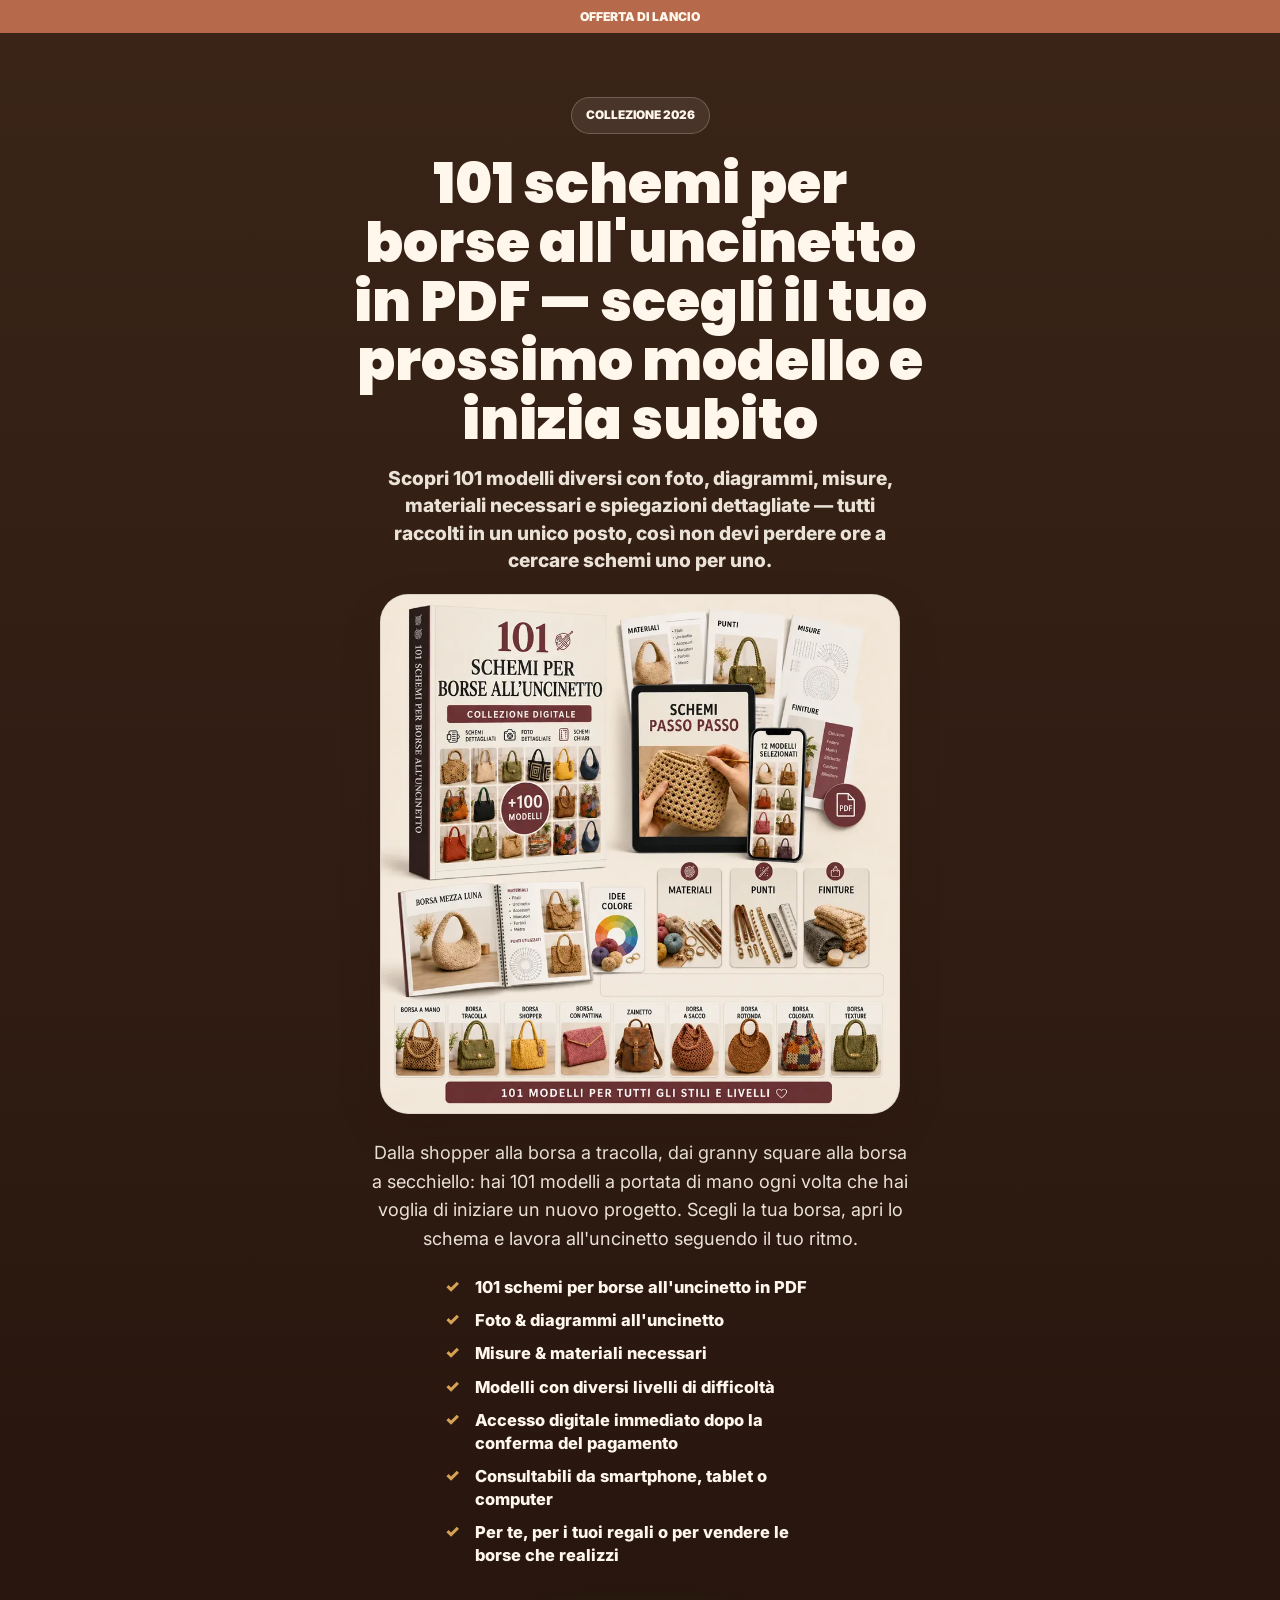
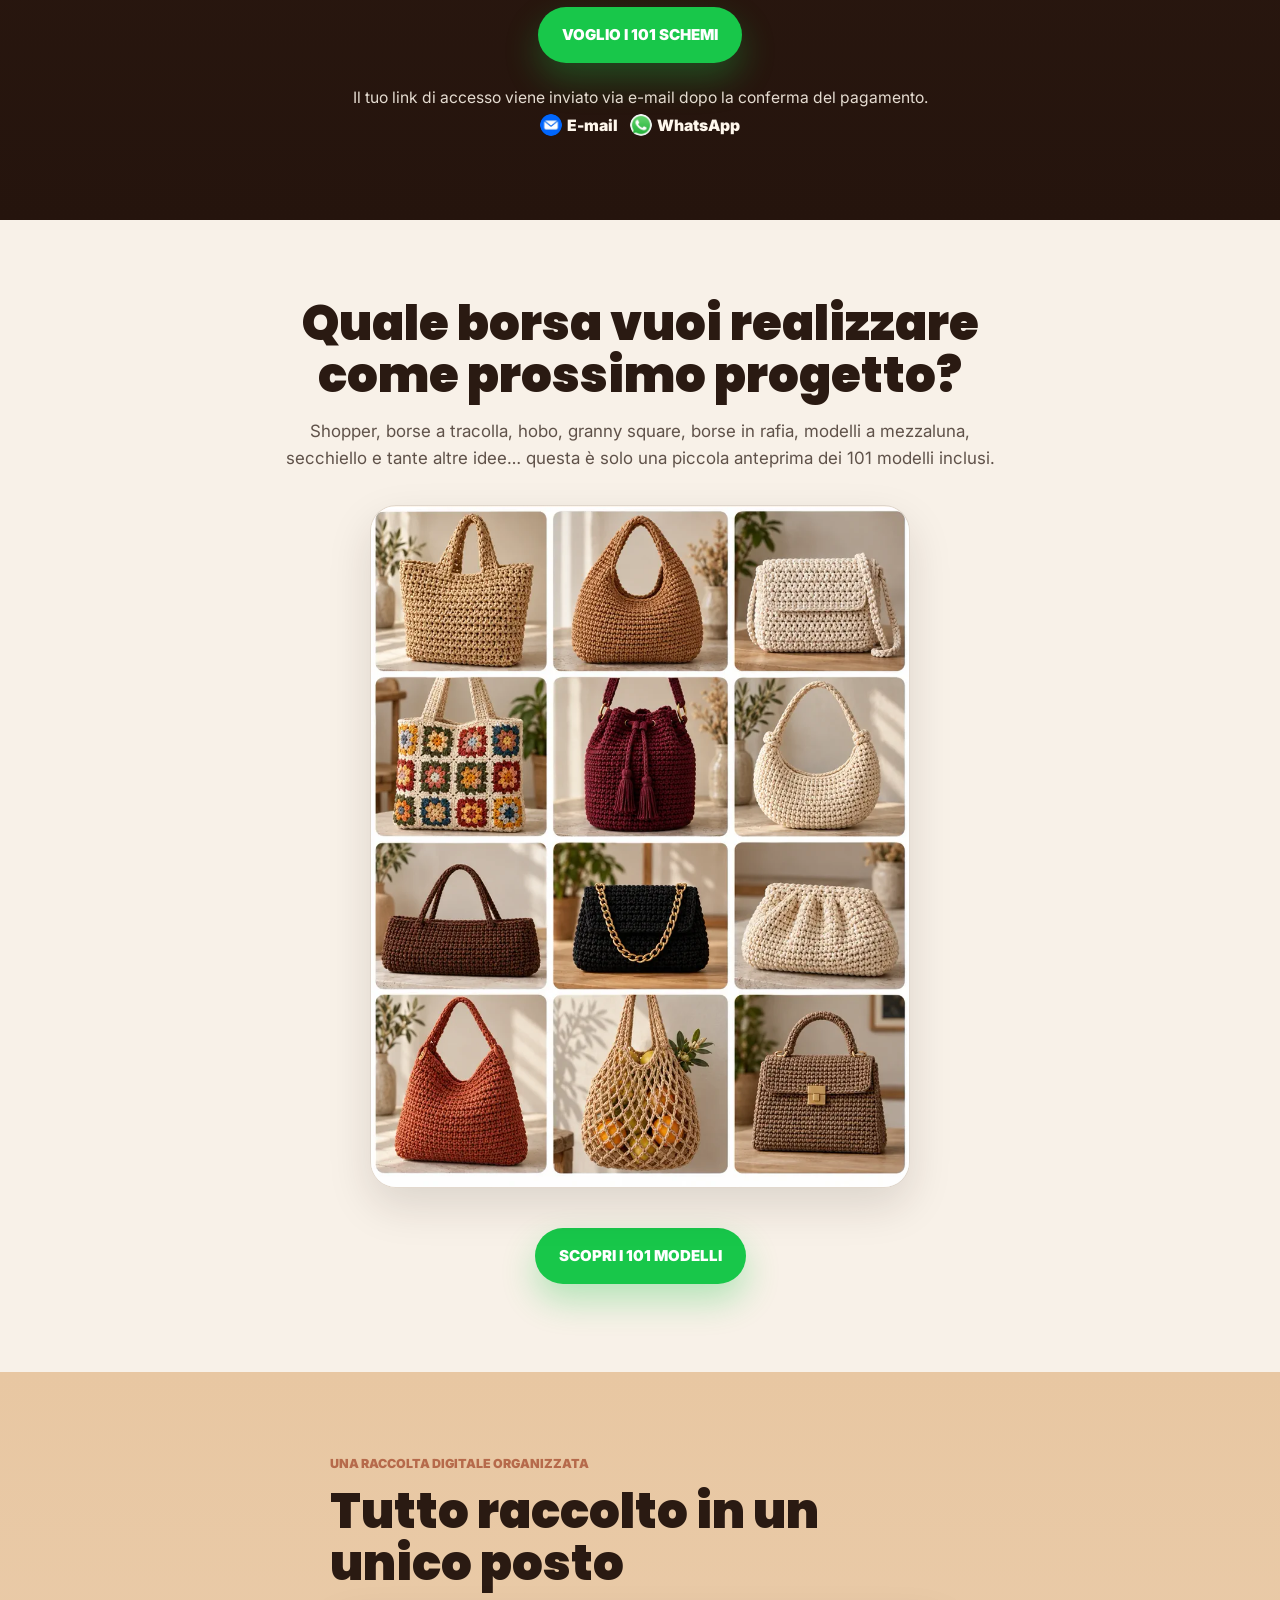
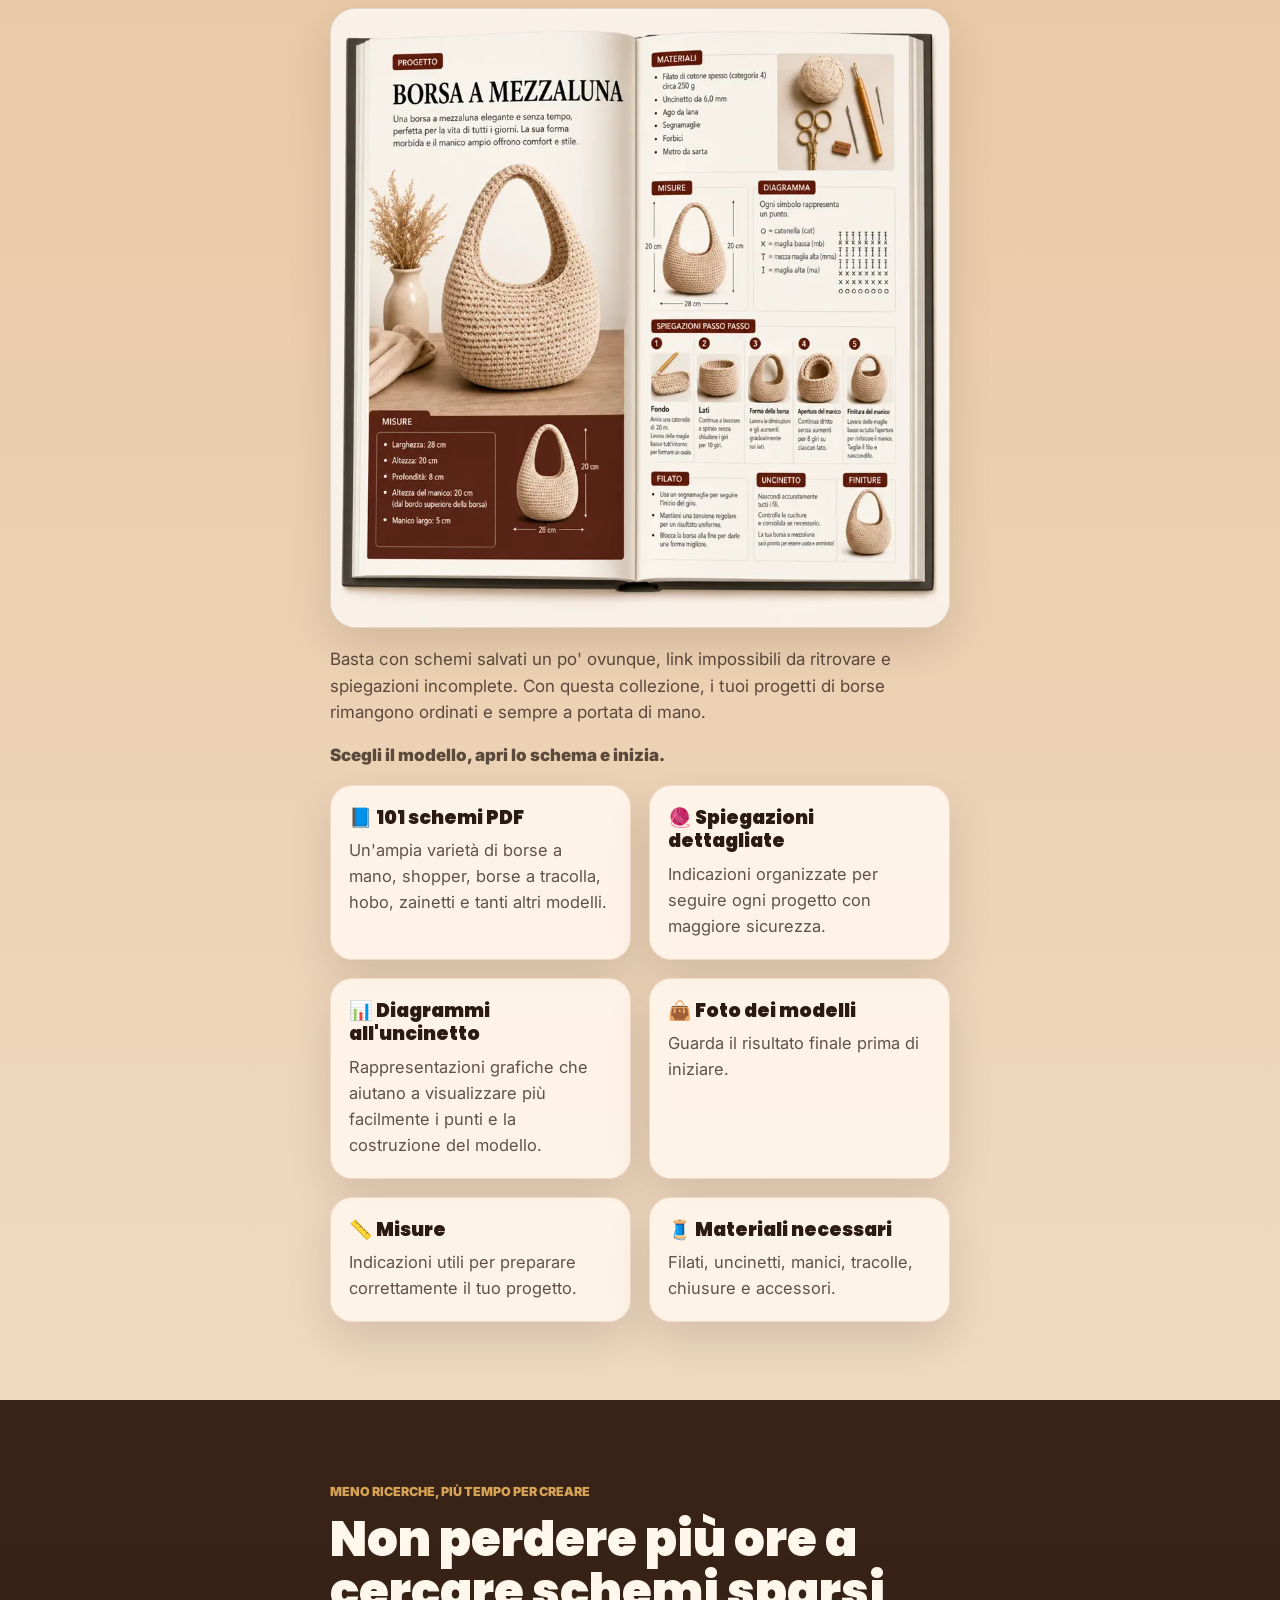
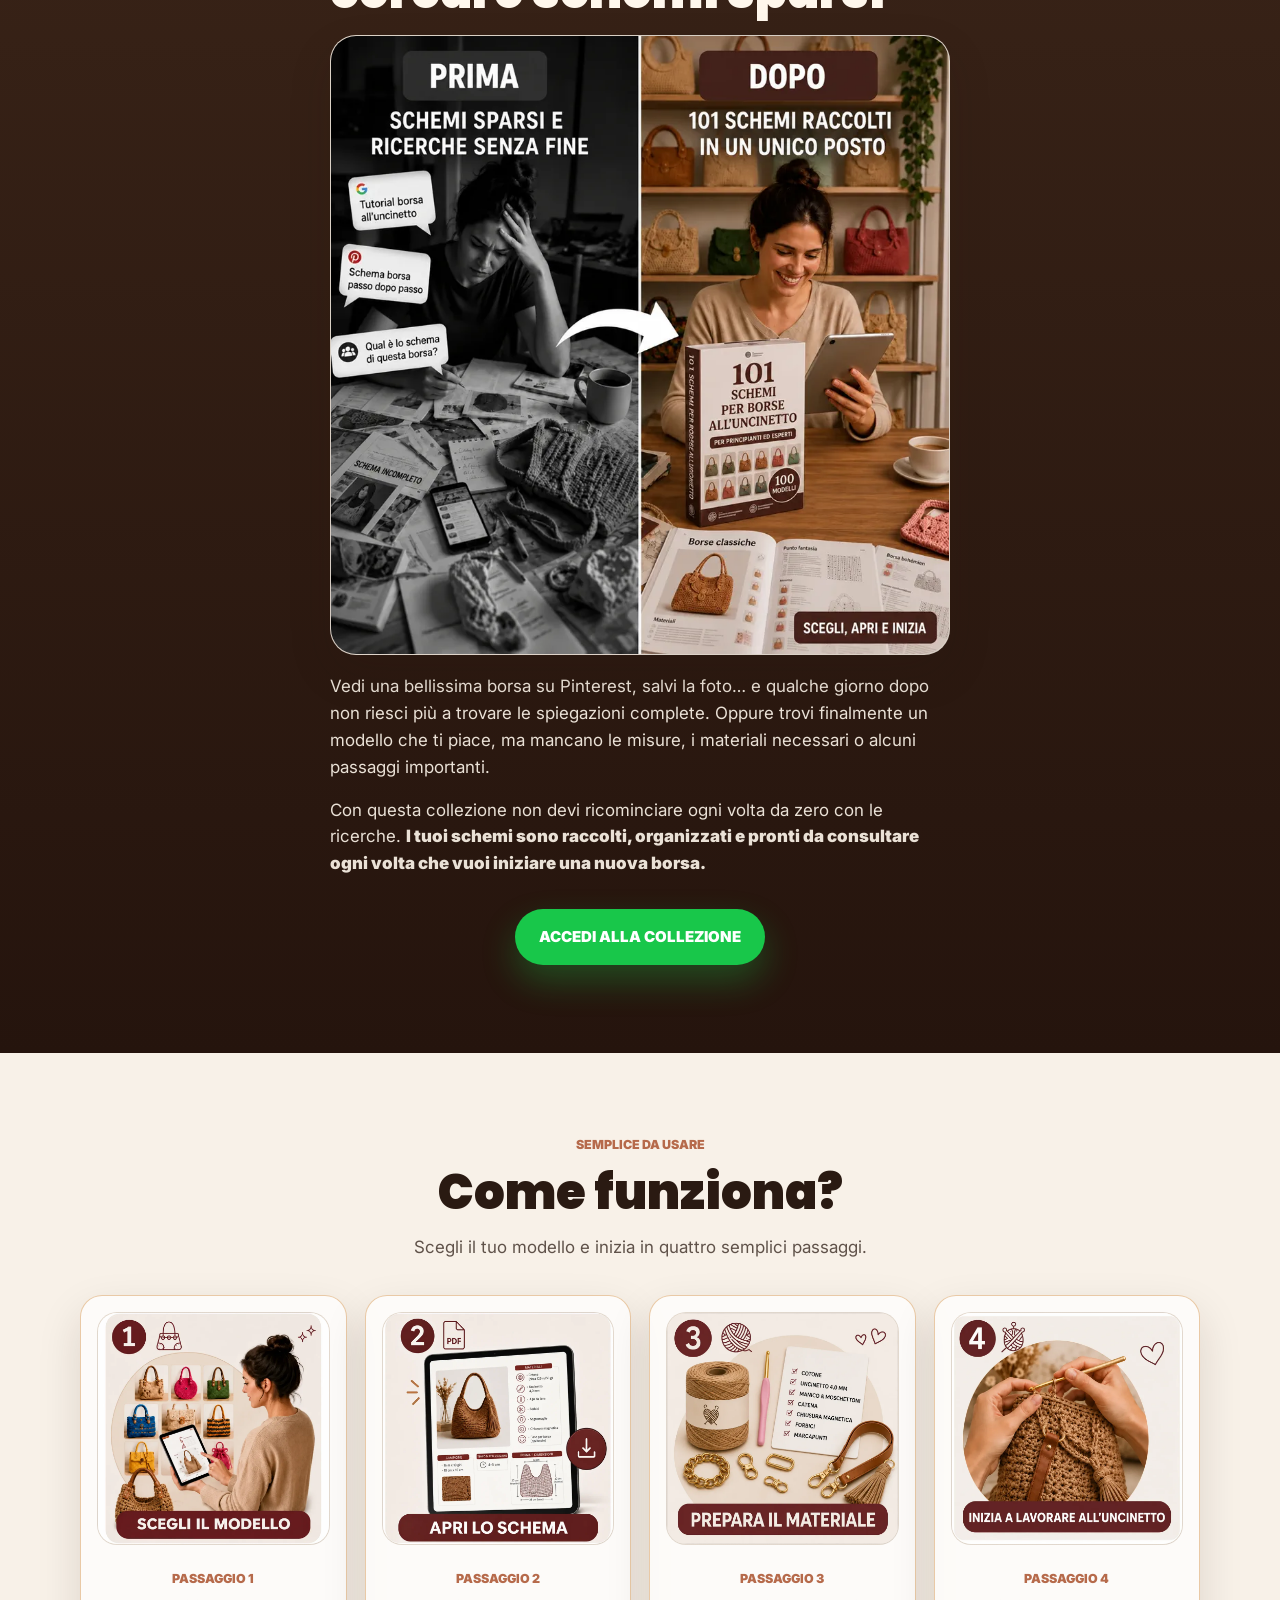
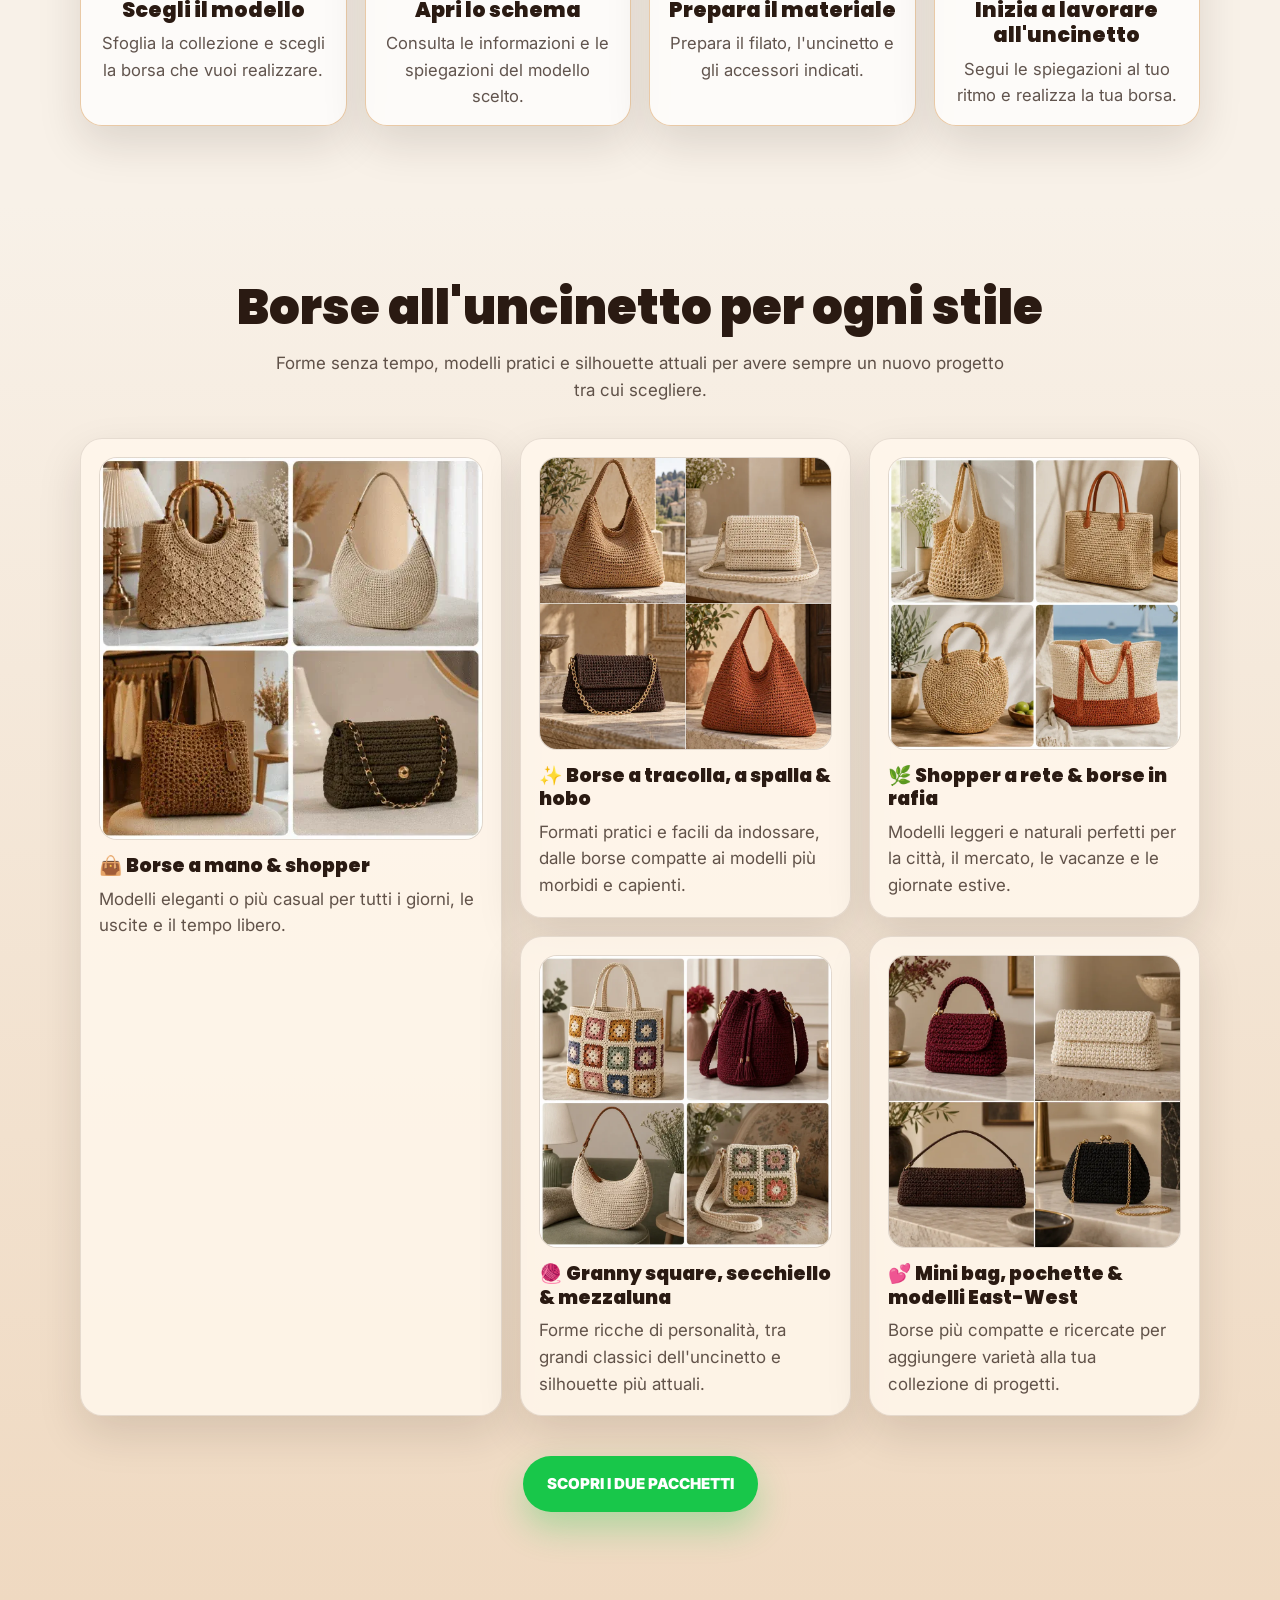
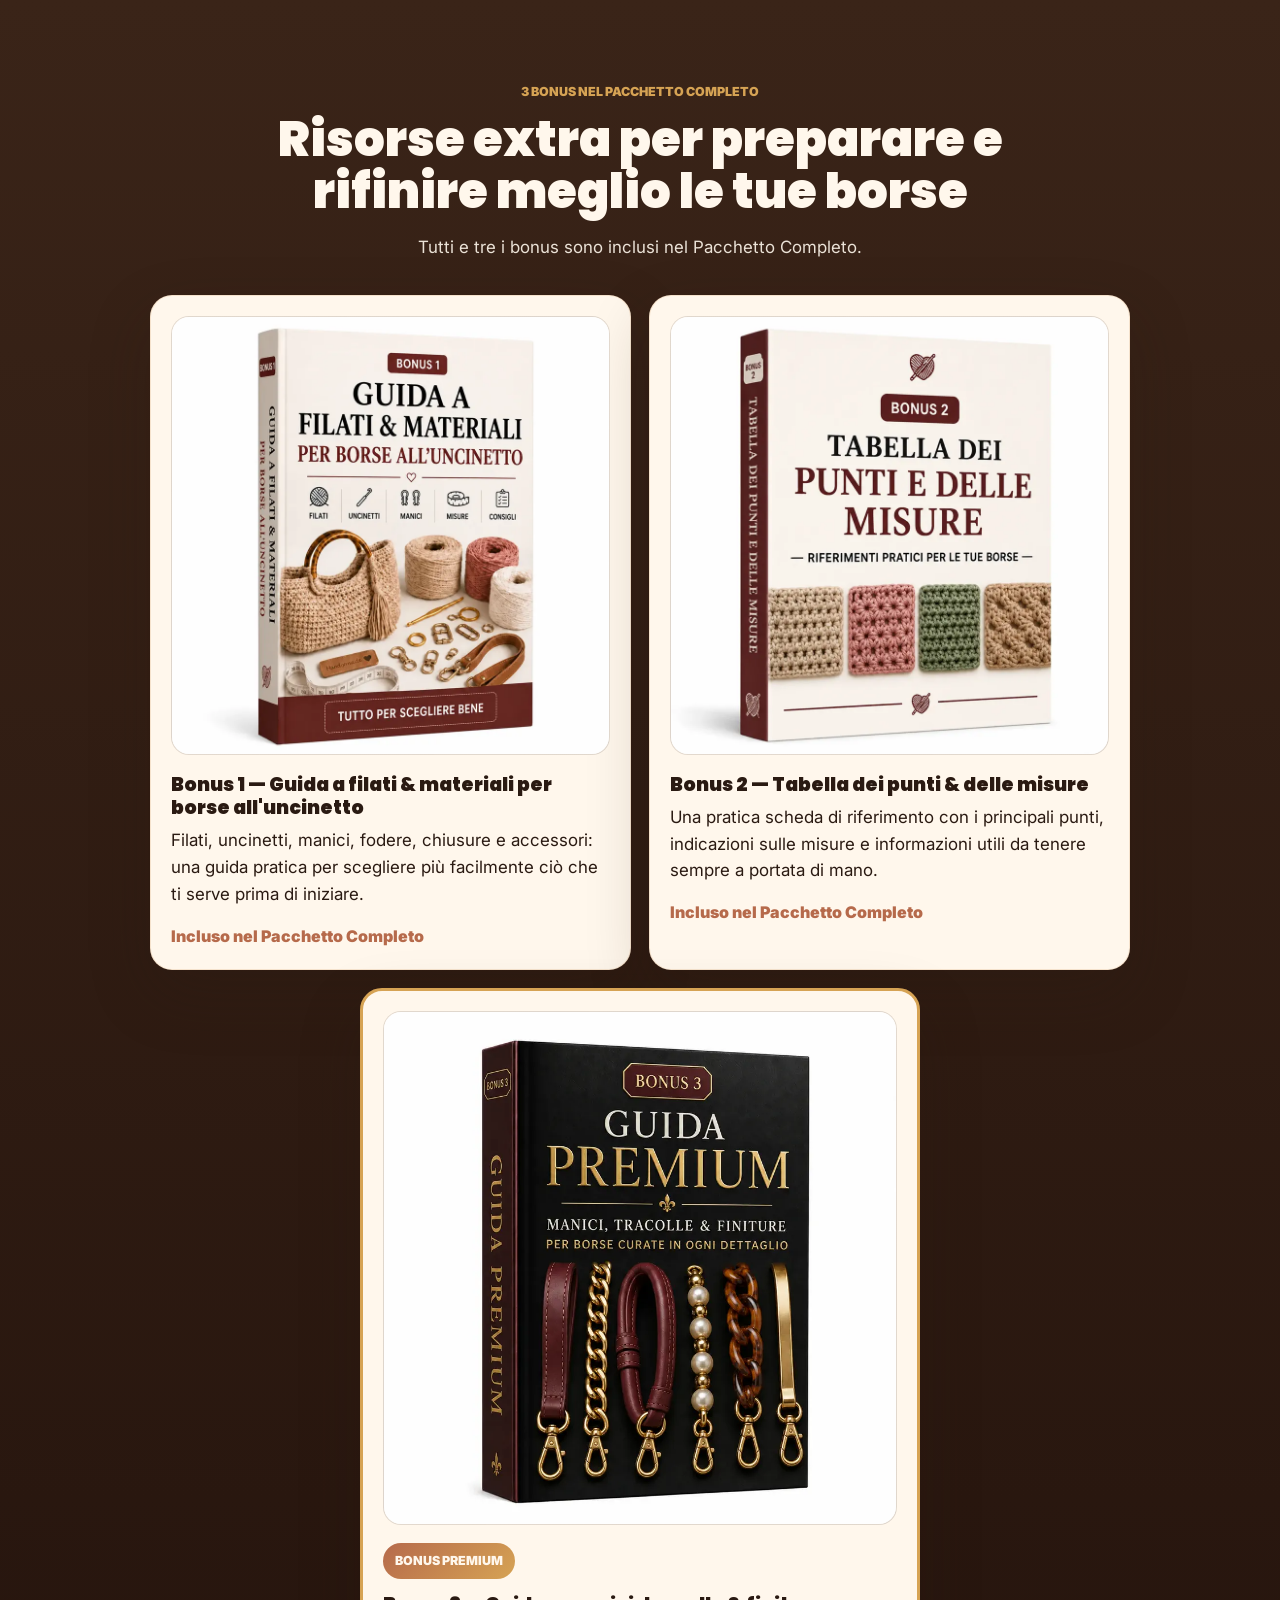
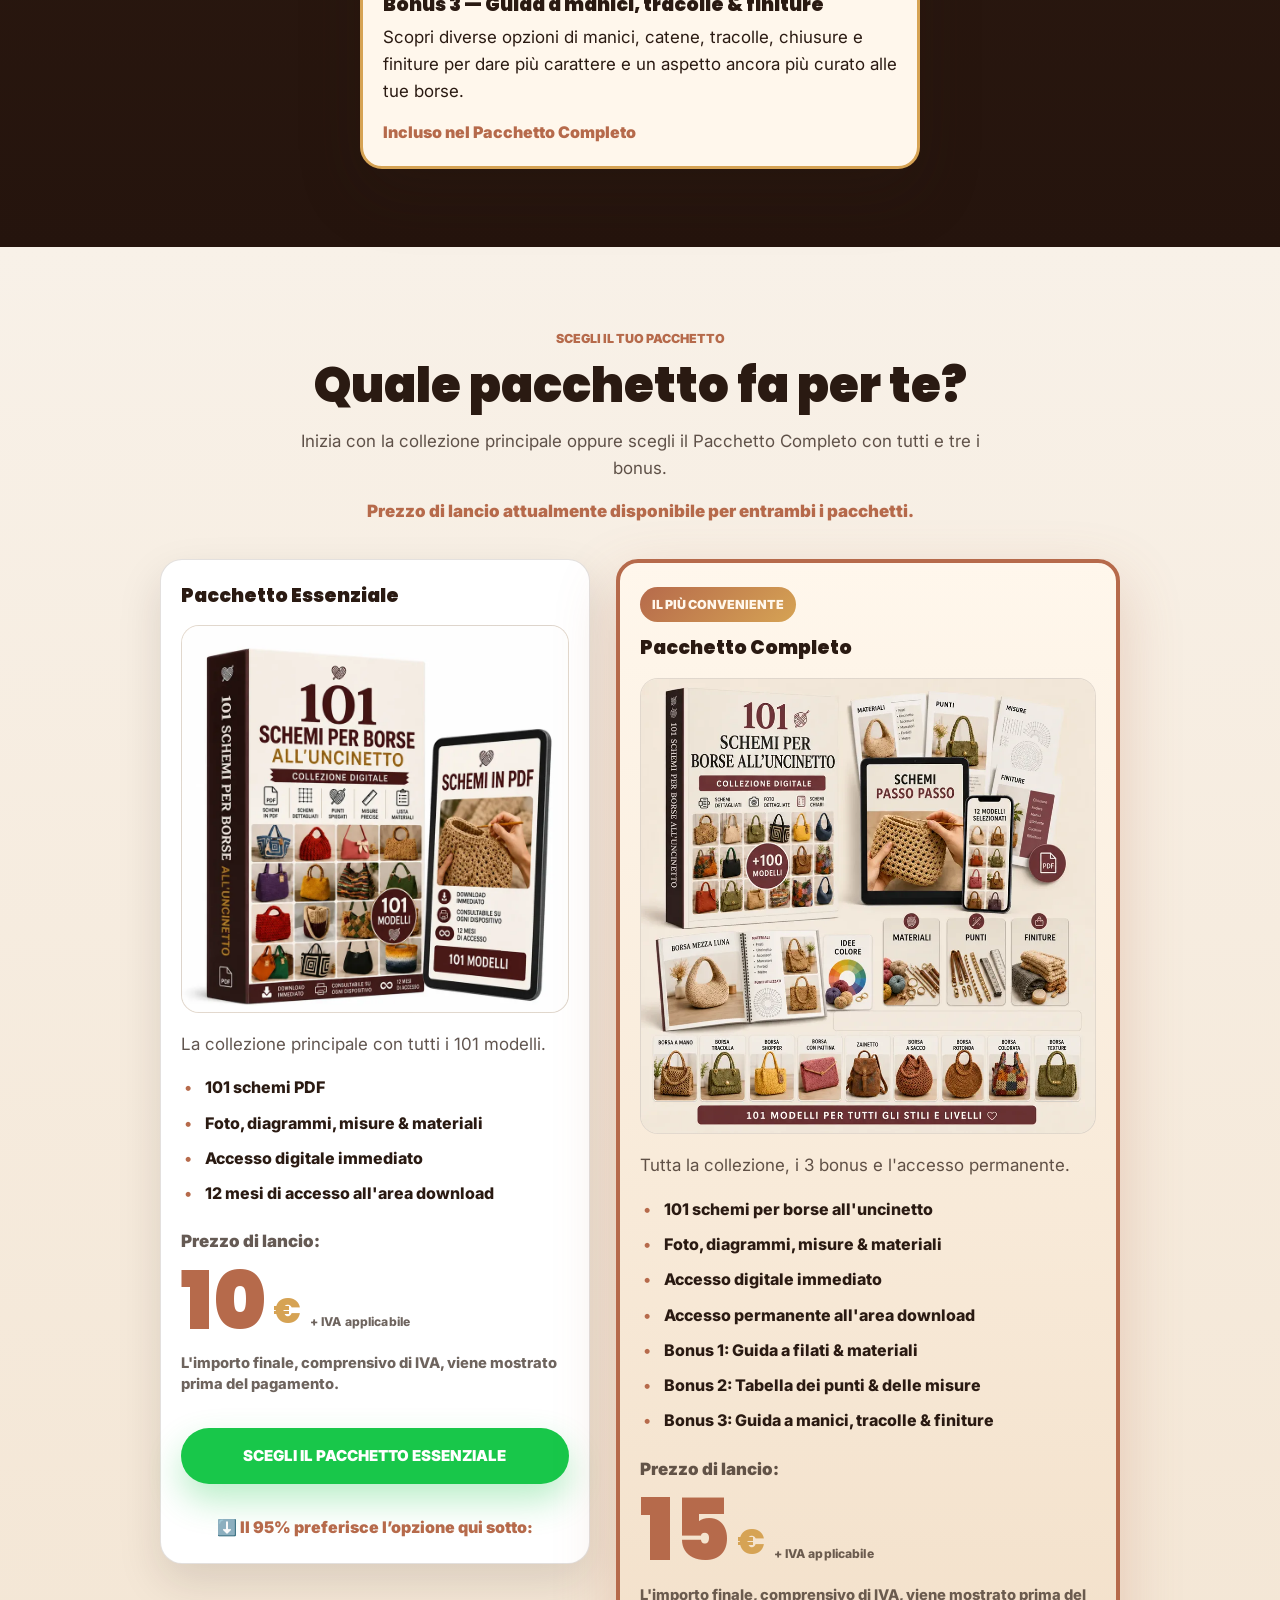
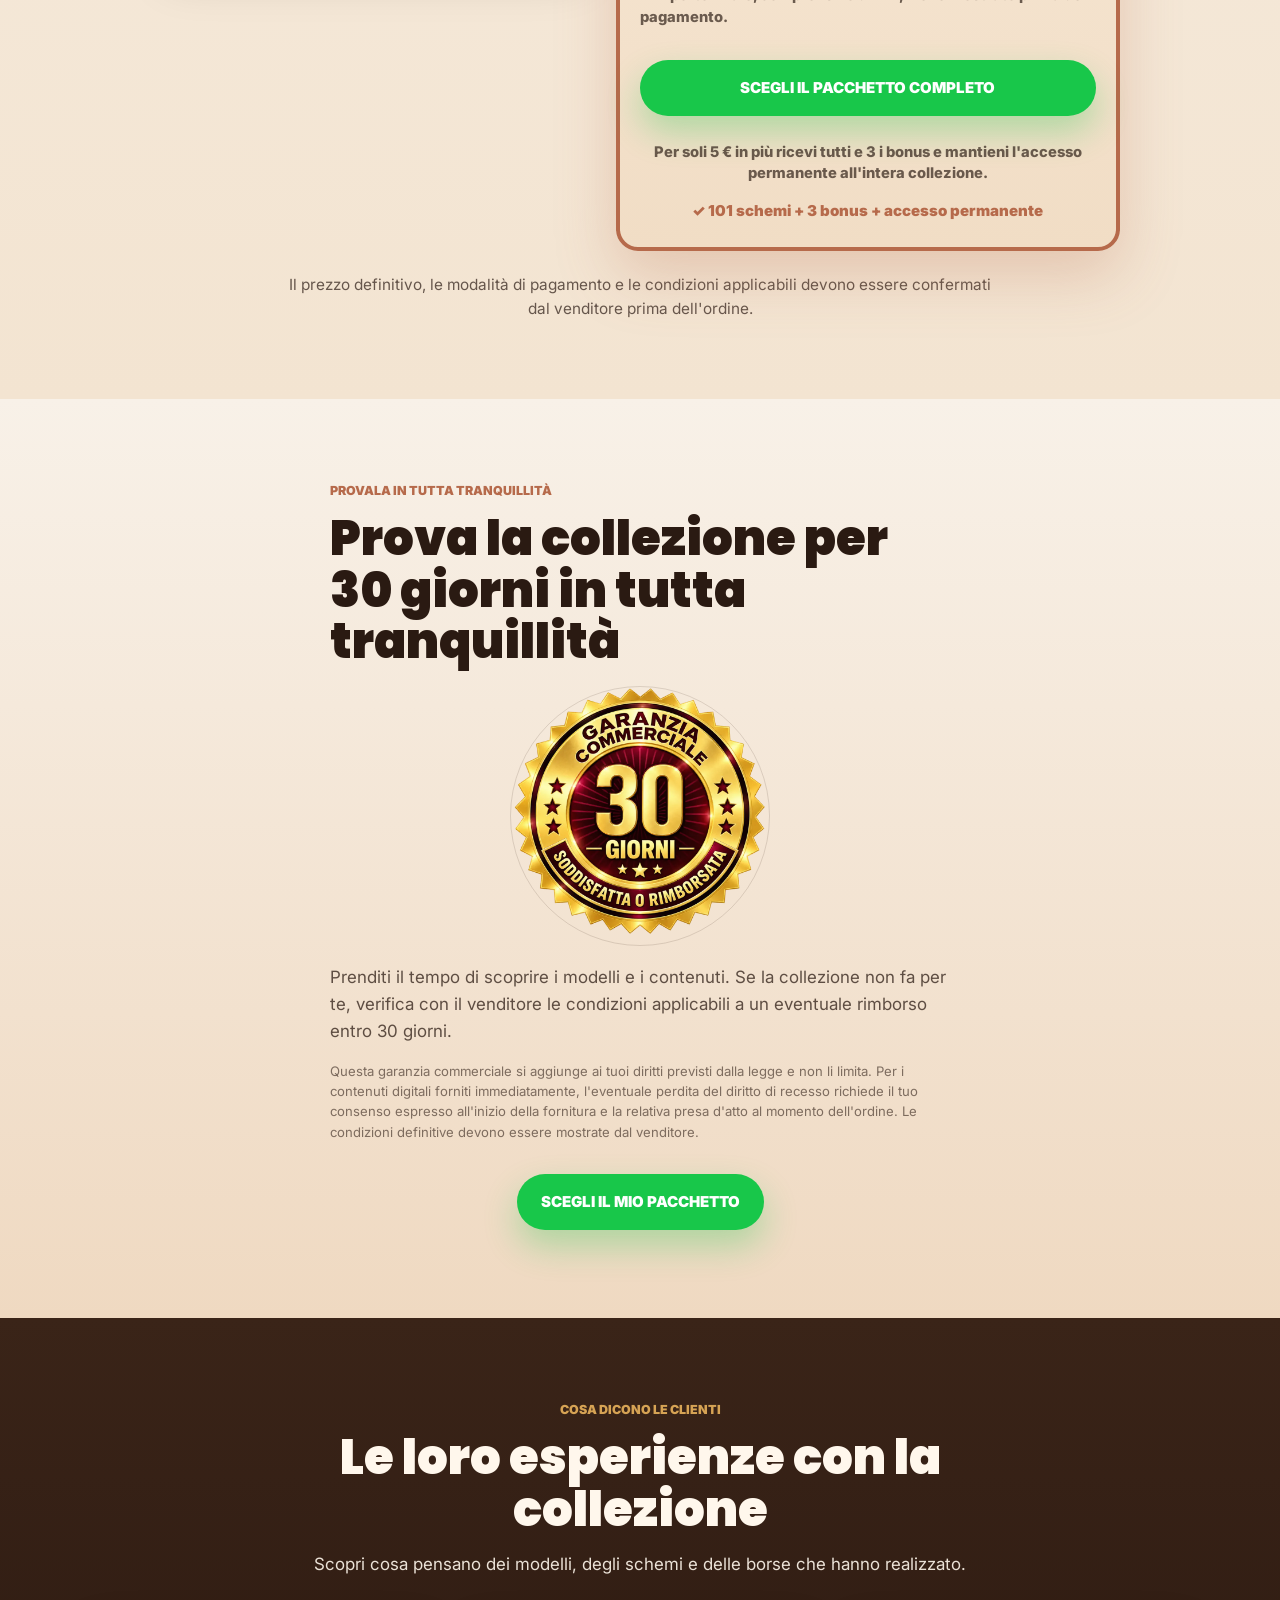
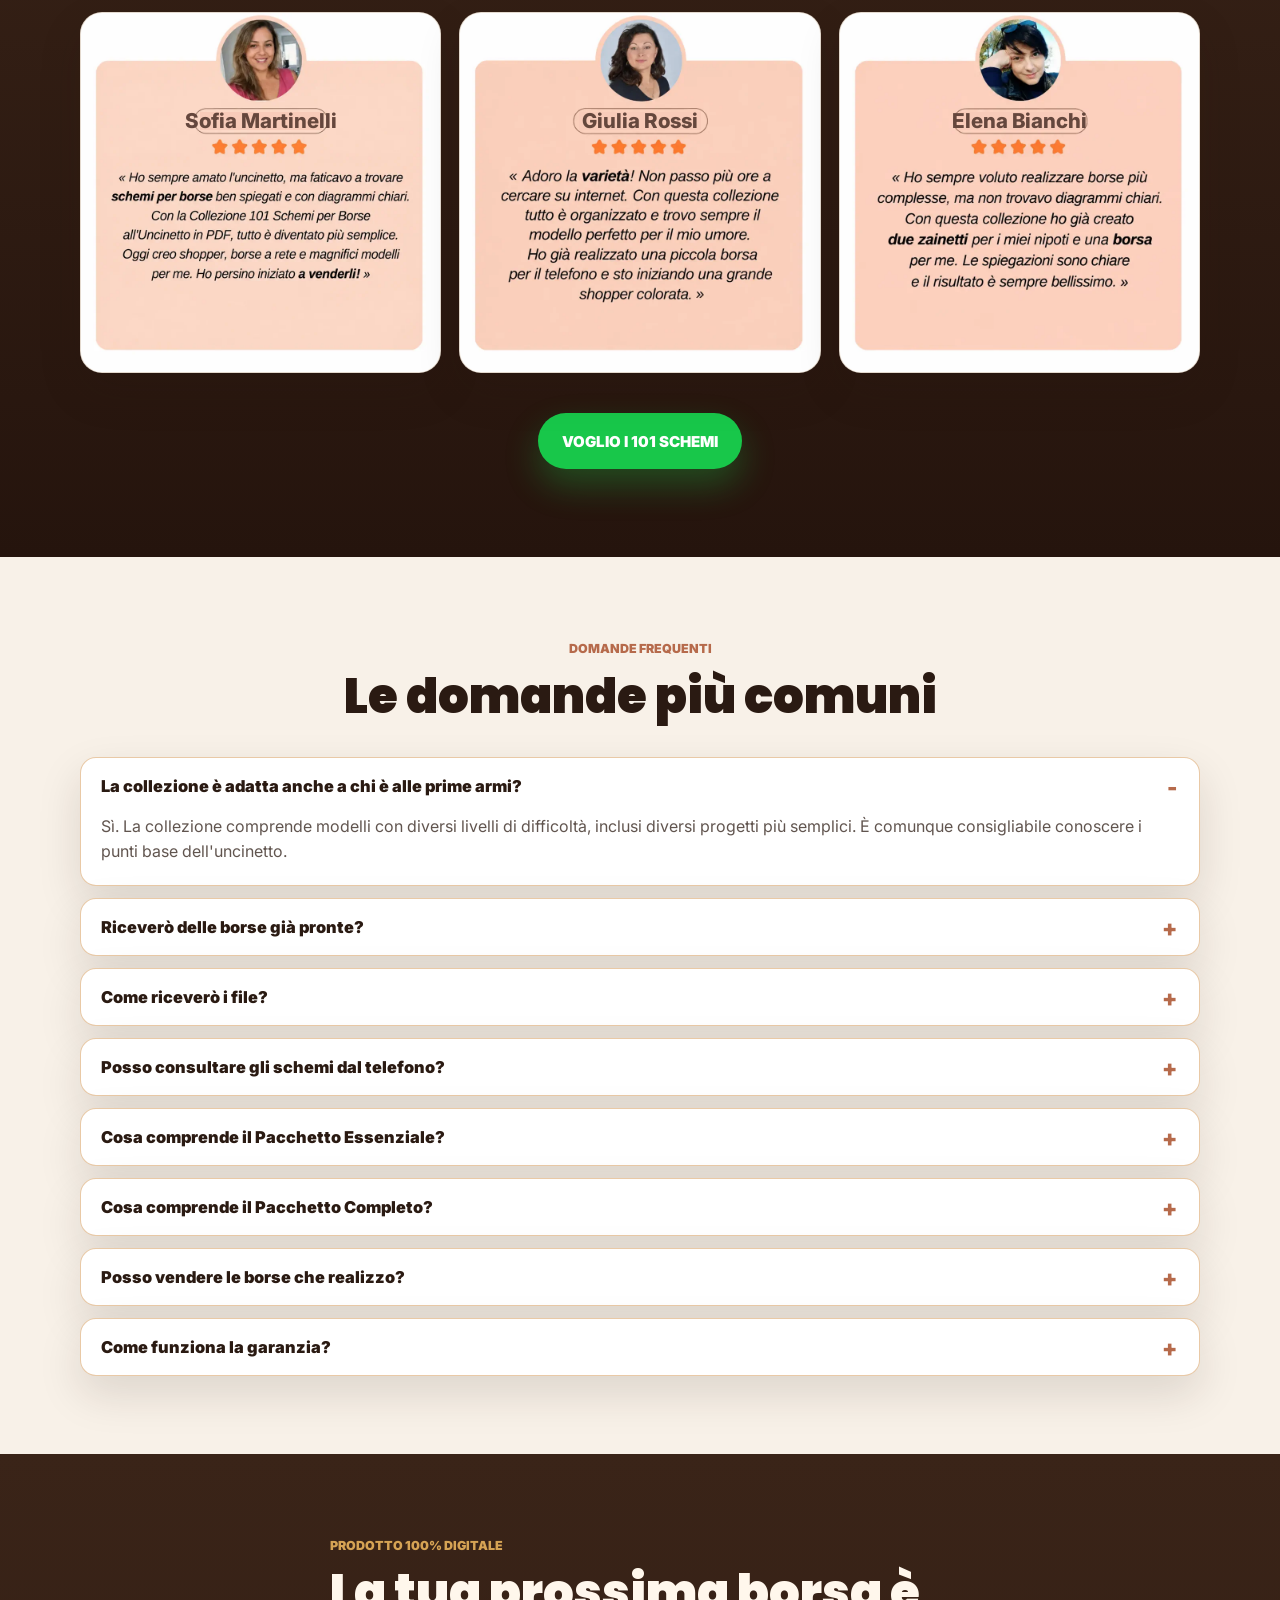
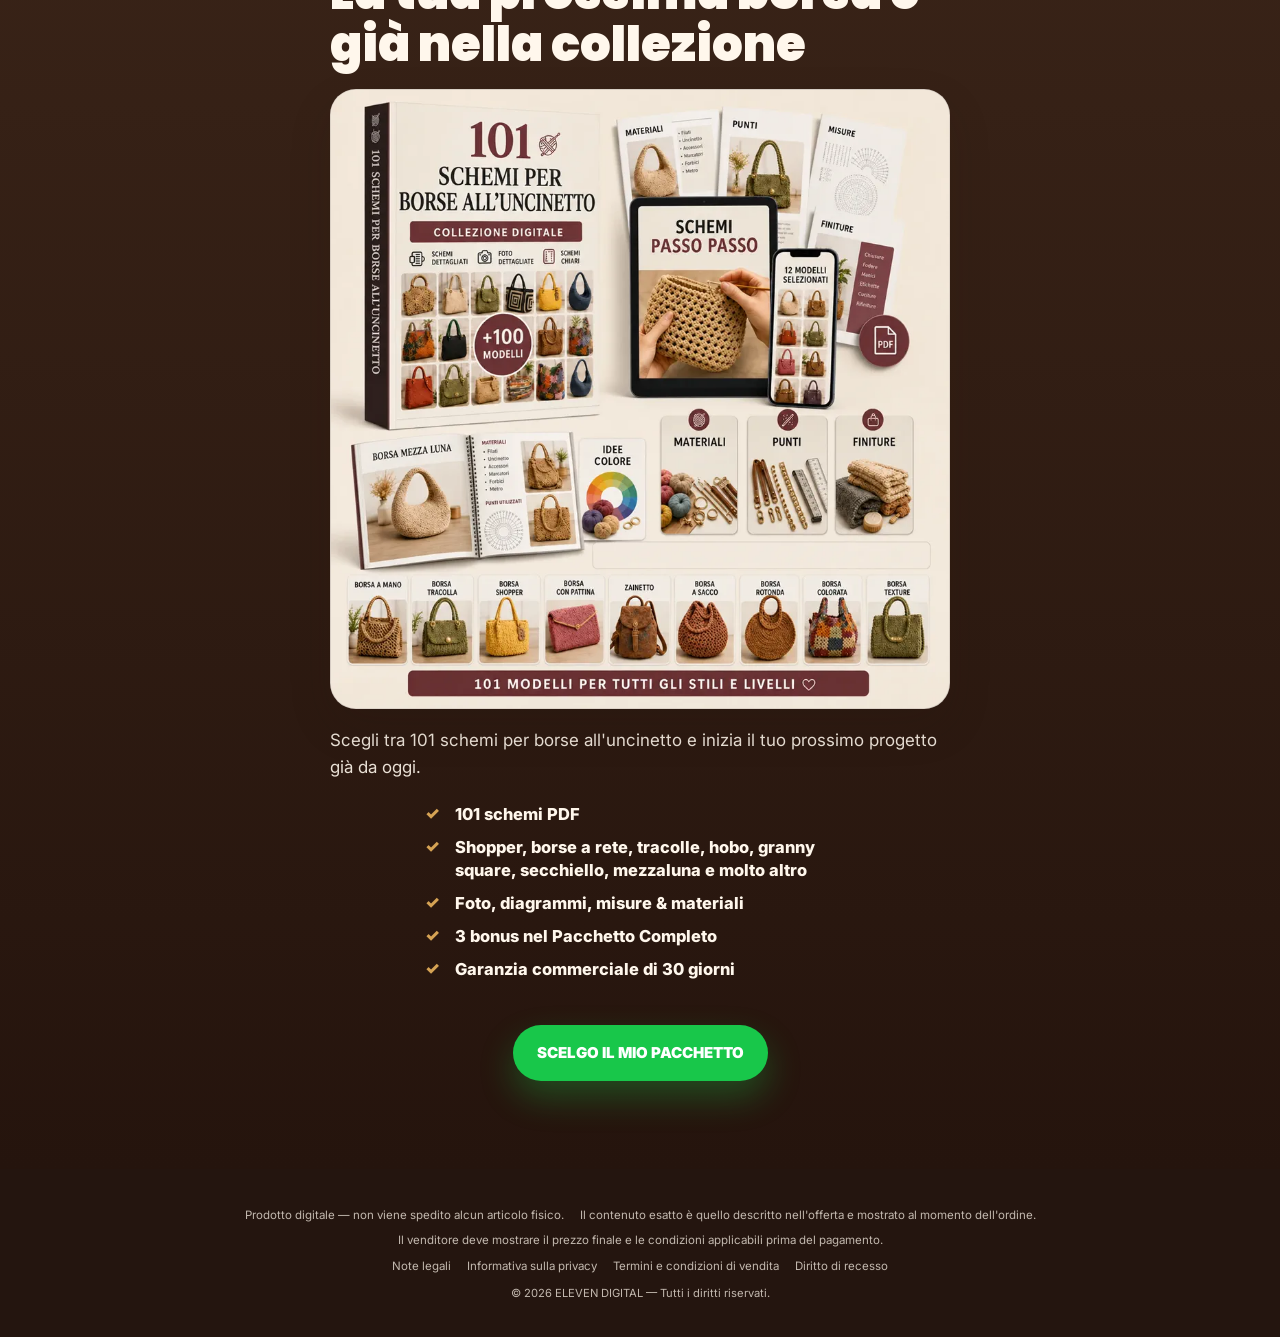
==== commit 66607cdb: "Optimize Italian landing page performance" ====
--- a/it/index.html
+++ b/it/index.html
@@ -7,10 +7,12 @@
   <meta property="og:description" content="101 modelli raccolti in un unico posto, da realizzare al tuo ritmo.">
   <meta property="og:image" content="images/mockup-principal-it.webp">
   <meta name="twitter:card" content="summary_large_image">
+  <link rel="preconnect" href="https://connect.facebook.net" crossorigin>
+  <link rel="dns-prefetch" href="//www.facebook.com">
   <link rel="preconnect" href="https://fonts.googleapis.com">
   <link rel="preconnect" href="https://fonts.gstatic.com" crossorigin="">
   <link href="https://fonts.googleapis.com/css2?family=Inter:wght@400;500;600;700;800;900&amp;family=Poppins:wght@600;700;800;900&amp;display=swap" rel="stylesheet">
-  <link rel="preload" as="image" href="images/mockup-principal-it.webp" fetchpriority="high">
+  <link rel="preload" as="image" href="images/mockup-principal-it.webp" type="image/webp" fetchpriority="high">
   <link rel="stylesheet" href="css/style.css">
 </head>
 <body>
@@ -77,7 +79,7 @@
     <section class="section final-section section-dark" id="final"><div class="container narrow section-stack"><span class="eyebrow light">PRODOTTO 100% DIGITALE</span><h2>La tua prossima borsa è già nella collezione</h2><div class="image-shell final-image"><img src="images/mockup-principal-it.webp" alt="Collezione completa di 101 schemi e 3 bonus" loading="lazy"></div><p>Scegli tra 101 schemi per borse all'uncinetto e inizia il tuo prossimo progetto già da oggi.</p><ul class="hero-list final-bullets"><li>101 schemi PDF</li><li>Shopper, borse a rete, tracolle, hobo, granny square, secchiello, mezzaluna e molto altro</li><li>Foto, diagrammi, misure &amp; materiali</li><li>3 bonus nel Pacchetto Completo</li><li>Garanzia commerciale di 30 giorni</li></ul><div class="block-cta-center"><a href="#offre" class="btn btn-primary js-cta">SCELGO IL MIO PACCHETTO</a></div></div></section>
   </main>
   <footer class="footer"><div class="container"><div class="footer-legal"><span>Prodotto digitale — non viene spedito alcun articolo fisico.</span><span>Il contenuto esatto è quello descritto nell'offerta e mostrato al momento dell'ordine.</span><span>Il venditore deve mostrare il prezzo finale e le condizioni applicabili prima del pagamento.</span></div><div class="footer-legal" aria-label="Informazioni legali"><span>Note legali</span><span>Informativa sulla privacy</span><span>Termini e condizioni di vendita</span><span>Diritto di recesso</span></div><p class="footer-copy">© <span class="js-year">2026</span> ELEVEN DIGITAL — Tutti i diritti riservati.</p></div></footer>
-  <script src="js/script.js"></script>
+  <script src="js/script.js" defer></script>
 
 
 </body></html>
